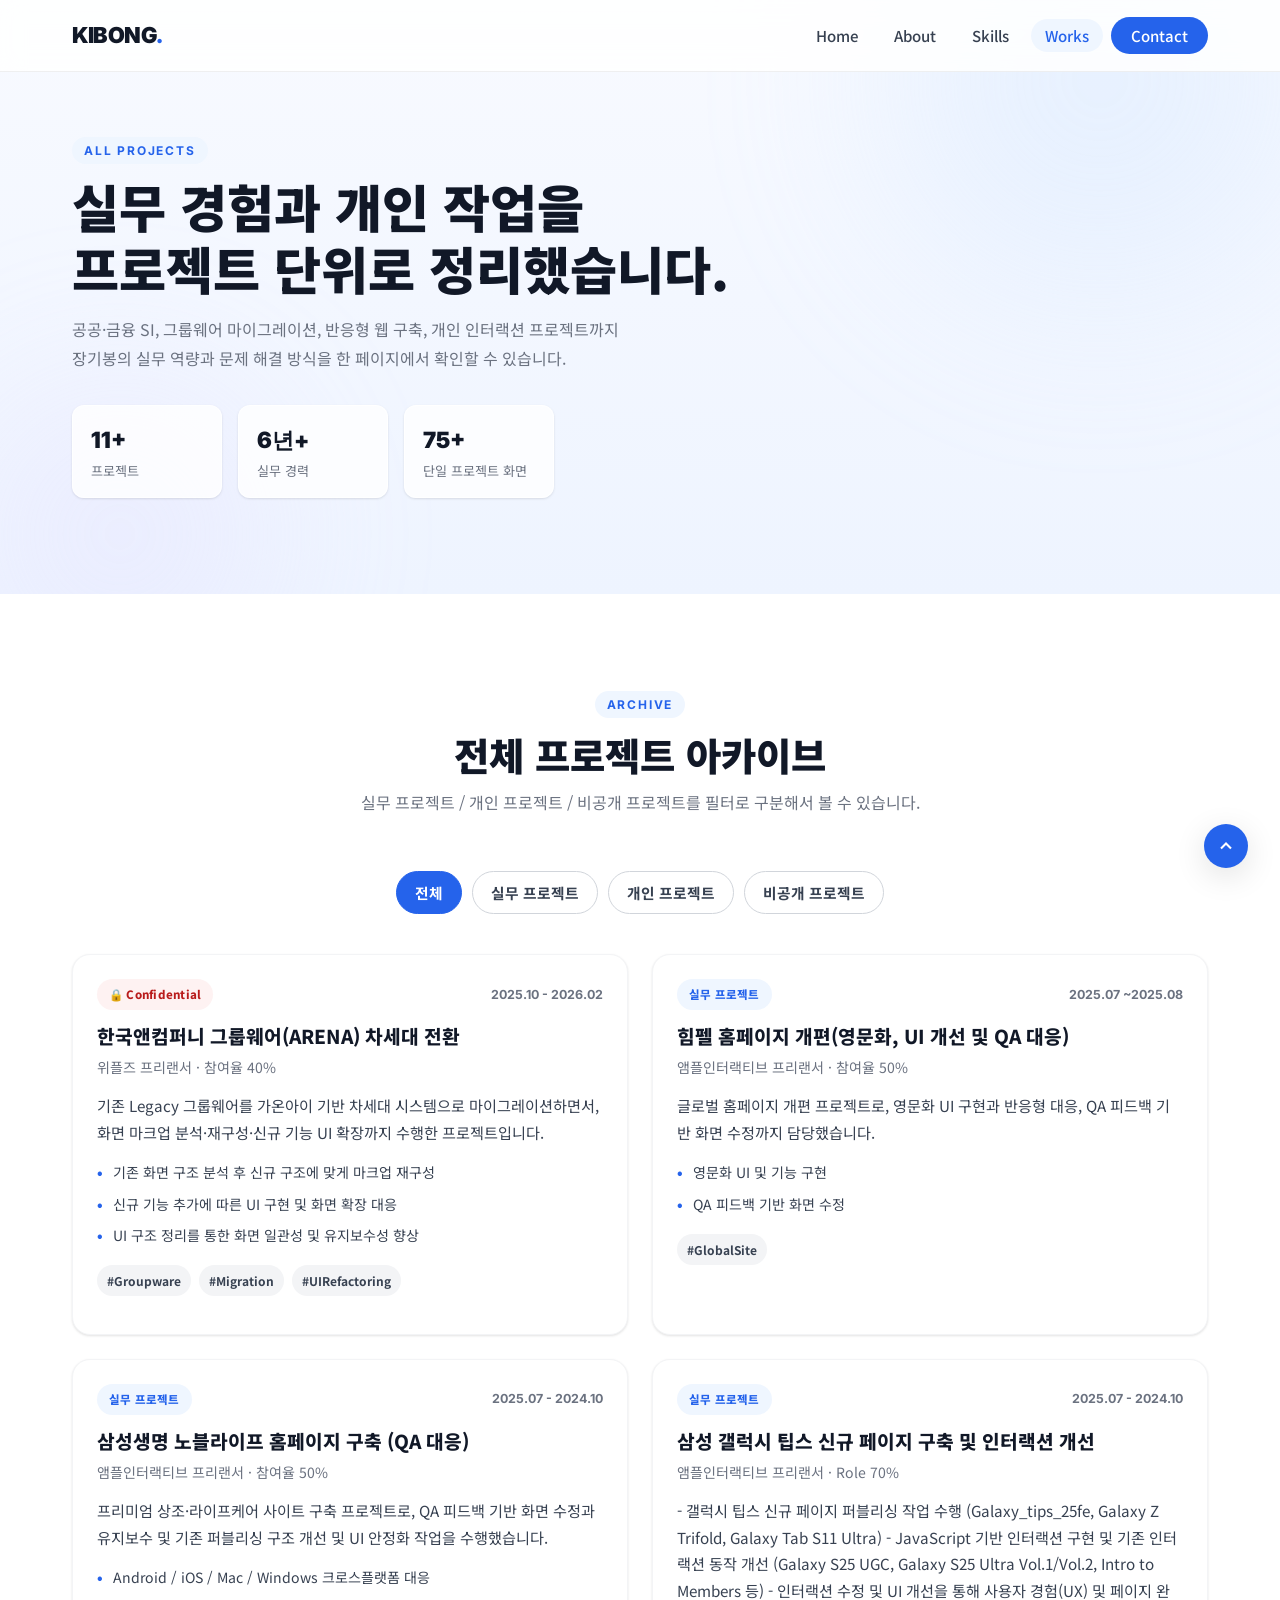
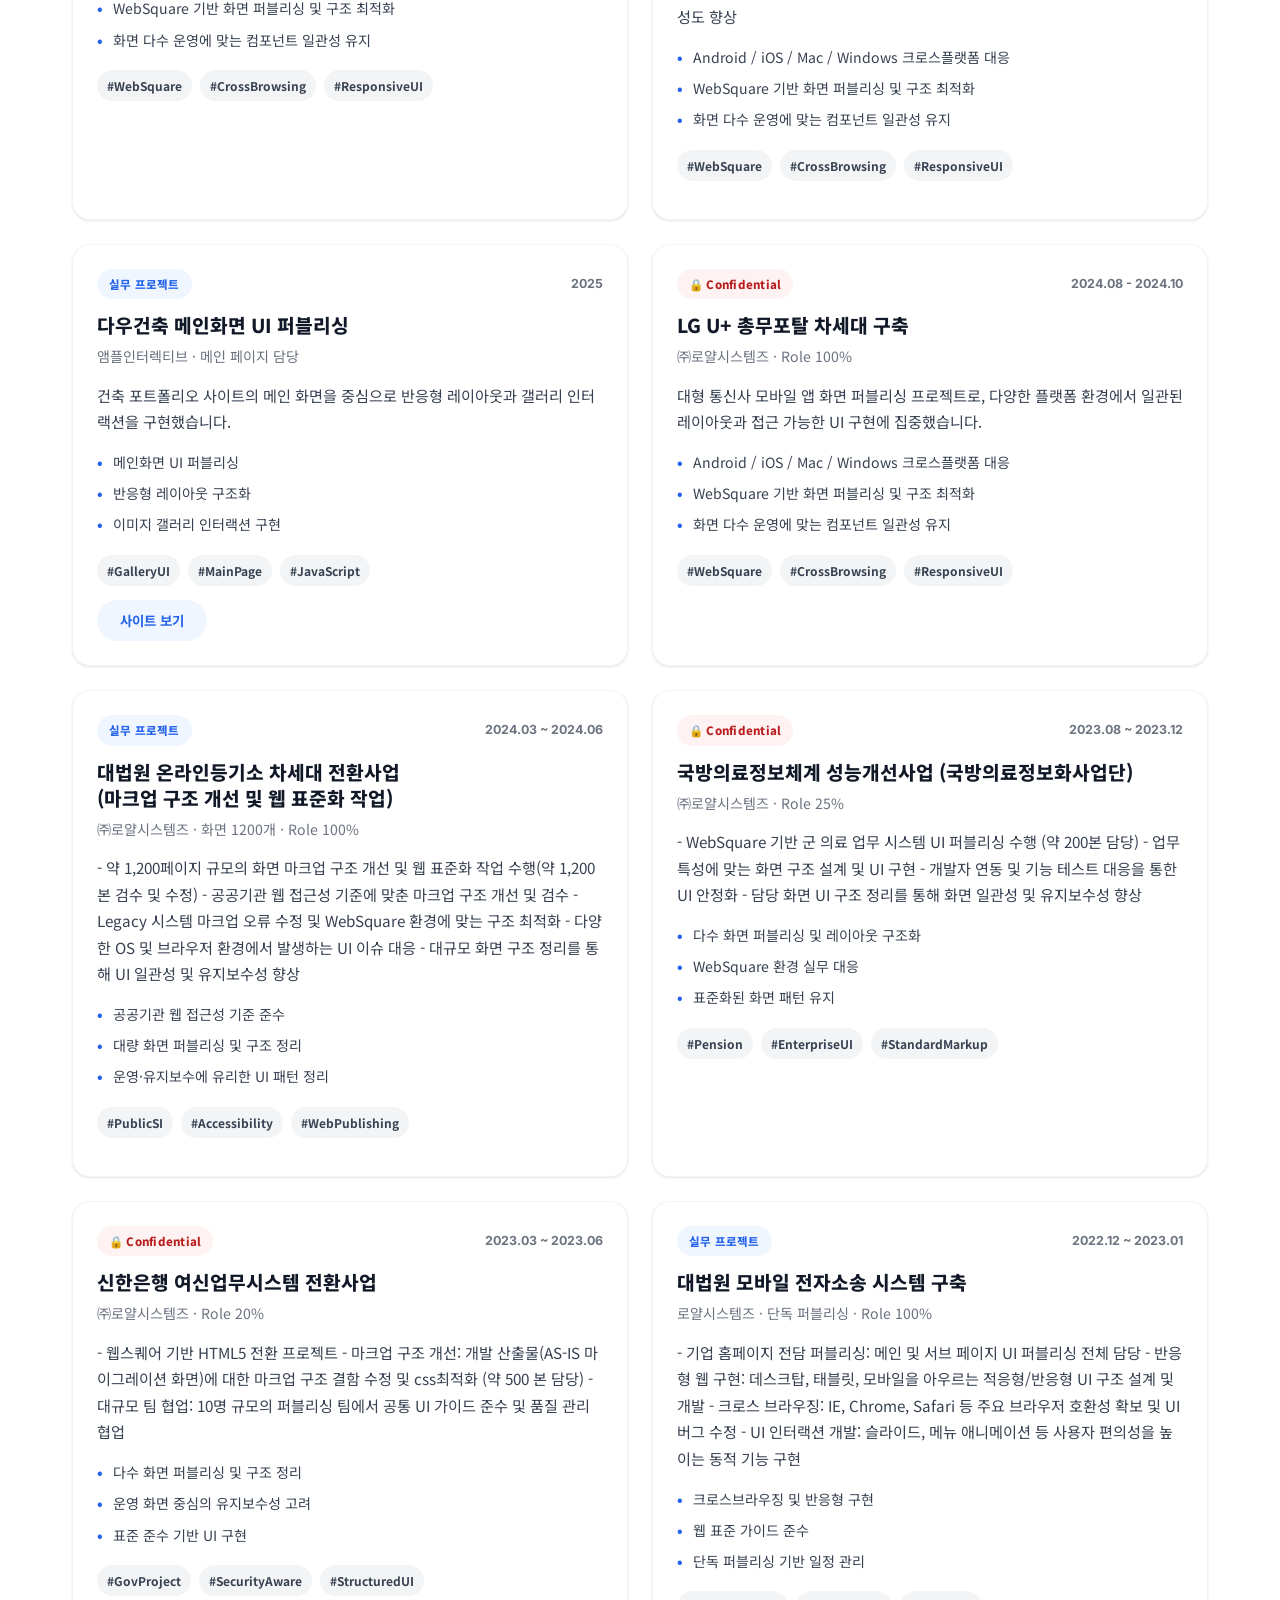
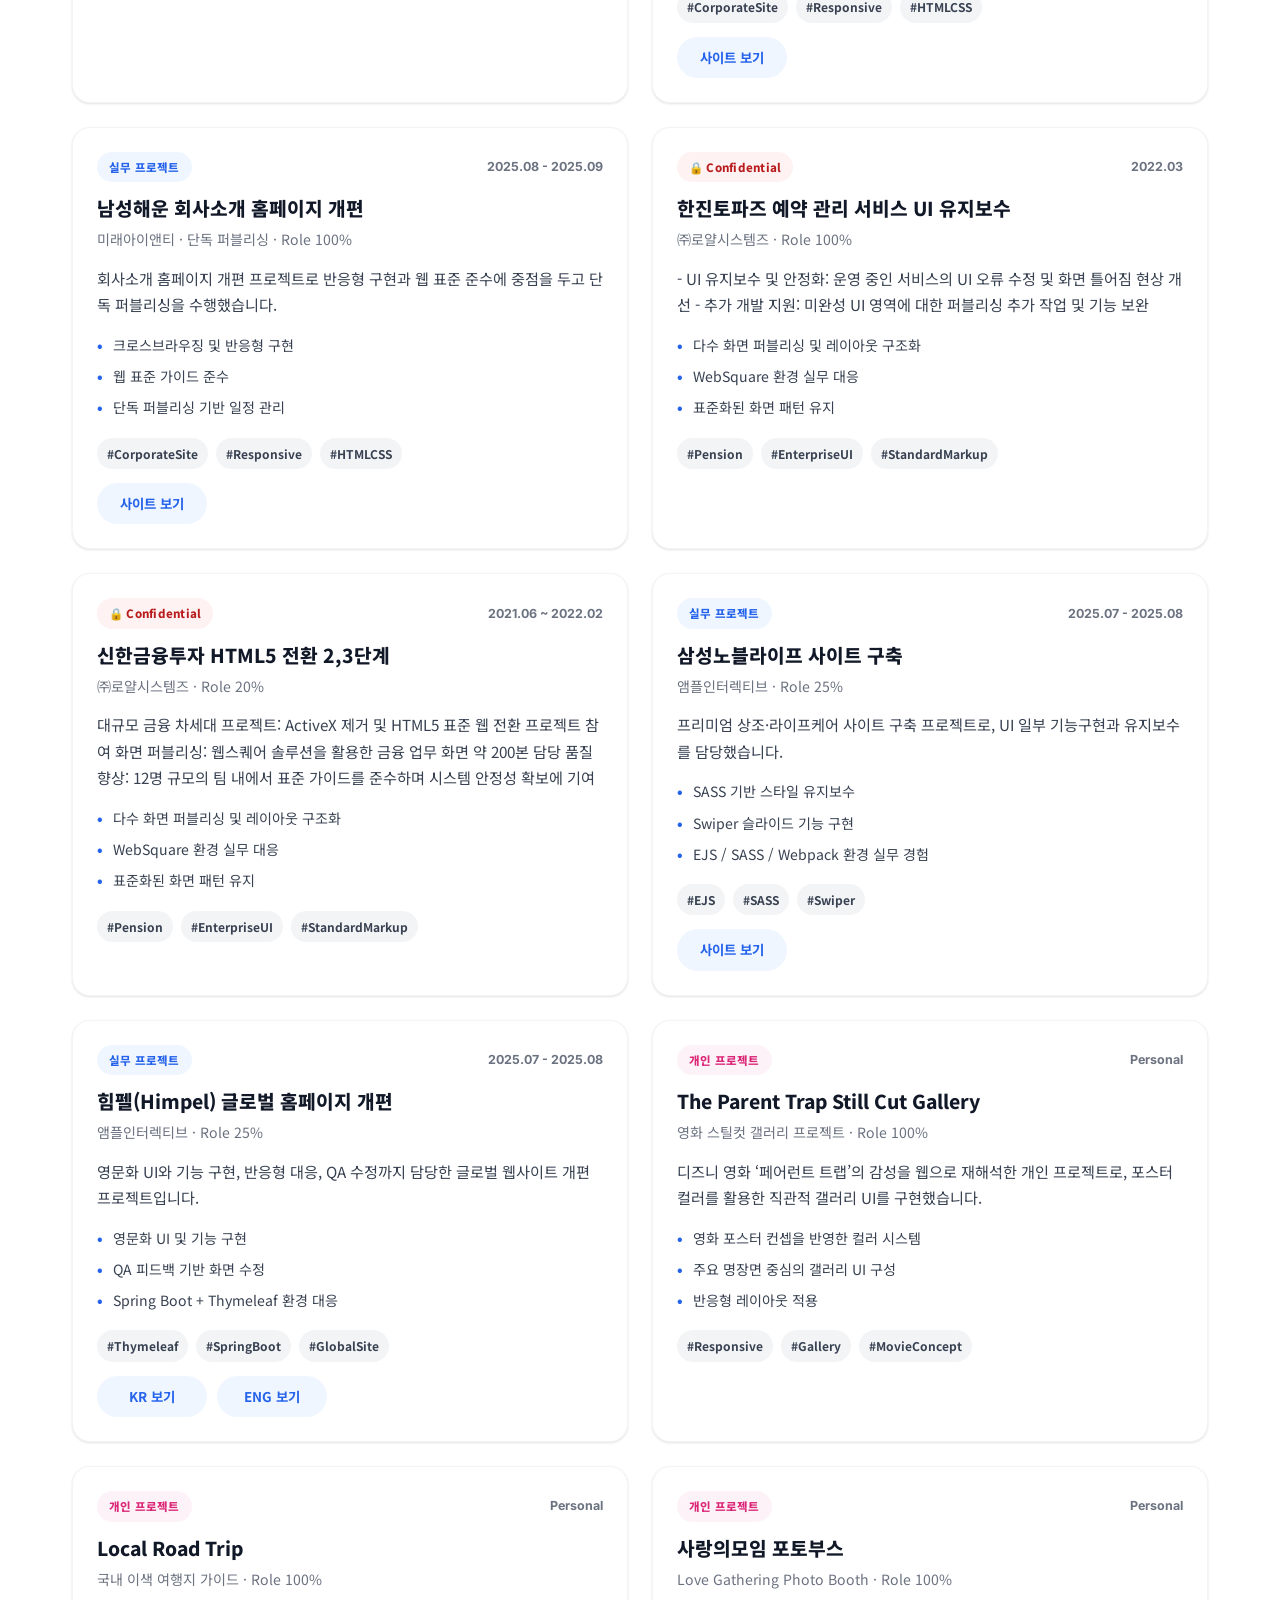
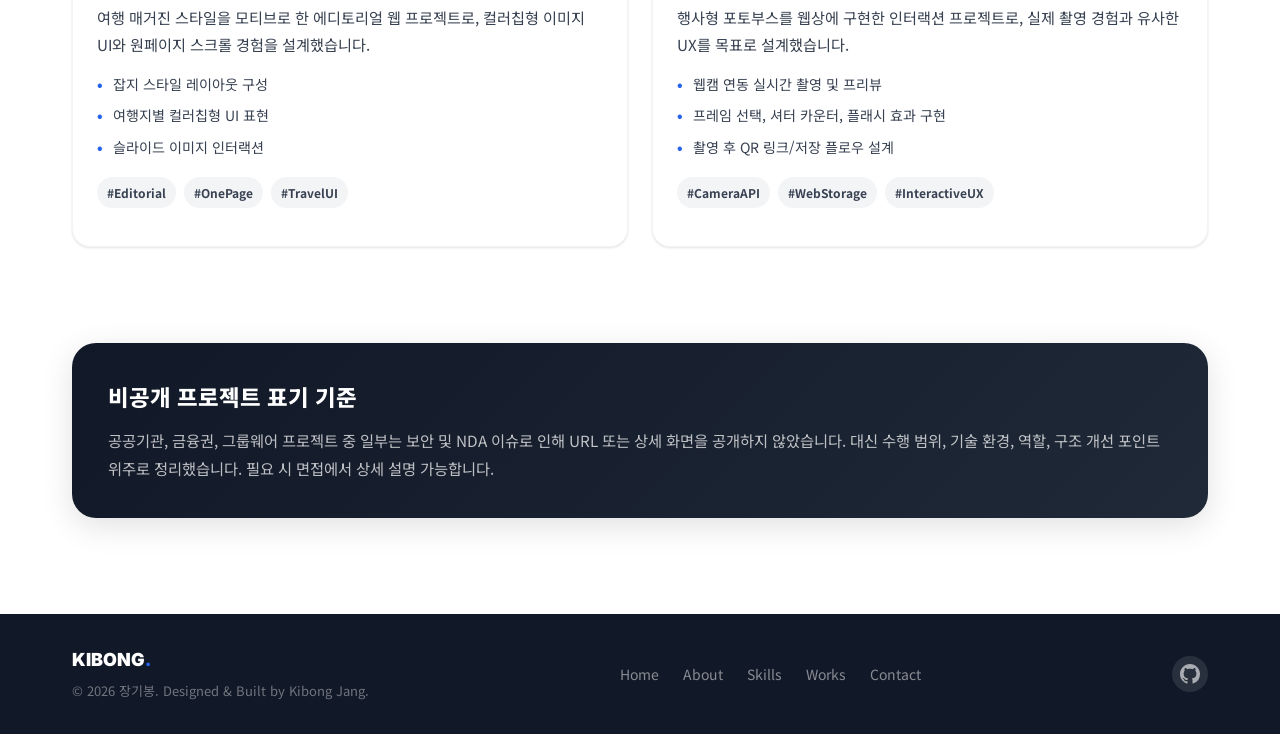
==== works.html @ f71f743a "포트폴리오 내용 수정" ====
<!doctype html>
<html lang="ko">
    <head>
        <meta charset="UTF-8" />
        <meta name="viewport" content="width=device-width, initial-scale=1.0" />
        <meta
            name="description"
            content="장기봉의 전체 프로젝트 포트폴리오 페이지입니다. 실무 프로젝트와 개인 프로젝트를 한눈에 확인할 수 있습니다." />
        <title>Projects | 장기봉 포트폴리오</title>

        <link rel="preconnect" href="https://fonts.googleapis.com" />
        <link rel="preconnect" href="https://fonts.gstatic.com" crossorigin />
        <link
            href="https://fonts.googleapis.com/css2?family=Noto+Sans+KR:wght@300;400;500;700;900&family=Inter:wght@400;600;700&display=swap"
            rel="stylesheet" />

        <link rel="stylesheet" href="style.css" />
    </head>
    <body>
        <header class="header" id="header" role="banner">
            <div class="container header__inner">
                <a href="index.html" class="header__logo" aria-label="메인으로 이동">
                    <span class="logo-text">KIBONG<span class="logo-dot">.</span></span>
                </a>

                <nav class="header__nav" aria-label="주 메뉴">
                    <ul class="nav-list" role="list">
                        <li><a href="index.html#home" class="nav-link">Home</a></li>
                        <li><a href="index.html#about" class="nav-link">About</a></li>
                        <li><a href="index.html#skills" class="nav-link">Skills</a></li>
                        <li><a href="works.html" class="nav-link active">Works</a></li>
                        <li>
                            <a href="index.html#contact" class="nav-link nav-link--cta">Contact</a>
                        </li>
                    </ul>
                </nav>

                <button
                    class="hamburger"
                    id="hamburger"
                    aria-label="메뉴 열기"
                    aria-expanded="false"
                    aria-controls="mobile-menu">
                    <span class="hamburger__line"></span>
                    <span class="hamburger__line"></span>
                    <span class="hamburger__line"></span>
                </button>
            </div>

            <nav class="mobile-menu" id="mobile-menu" aria-label="모바일 메뉴" aria-hidden="true">
                <ul class="mobile-nav-list" role="list">
                    <li><a href="index.html#home" class="mobile-nav-link">Home</a></li>
                    <li><a href="index.html#about" class="mobile-nav-link">About</a></li>
                    <li><a href="index.html#skills" class="mobile-nav-link">Skills</a></li>
                    <li><a href="works.html" class="mobile-nav-link">Works</a></li>
                    <li><a href="index.html#contact" class="mobile-nav-link">Contact</a></li>
                </ul>
            </nav>
        </header>

        <main id="main-content">
            <section class="works-hero" aria-labelledby="works-page-title">
                <div class="works-hero__bg" aria-hidden="true">
                    <div class="works-hero__blob works-hero__blob--1"></div>
                    <div class="works-hero__blob works-hero__blob--2"></div>
                </div>

                <div class="container works-hero__inner">
                    <div class="works-hero__content fade-up">
                        <span class="section-label">All Projects</span>
                        <h1 class="works-hero__title" id="works-page-title">
                            실무 경험과 개인 작업을<br />
                            프로젝트 단위로 정리했습니다.
                        </h1>
                        <p class="works-hero__desc">
                            공공·금융 SI, 그룹웨어 마이그레이션, 반응형 웹 구축, 개인 인터랙션
                            프로젝트까지<br />
                            장기봉의 실무 역량과 문제 해결 방식을 한 페이지에서 확인할 수 있습니다.
                        </p>

                        <div class="works-hero__meta" role="list" aria-label="프로젝트 통계">
                            <div class="works-hero__meta-item" role="listitem">
                                <strong>11+</strong>
                                <span>프로젝트</span>
                            </div>
                            <div class="works-hero__meta-item" role="listitem">
                                <strong>6년+</strong>
                                <span>실무 경력</span>
                            </div>
                            <div class="works-hero__meta-item" role="listitem">
                                <strong>75+</strong>
                                <span>단일 프로젝트 화면</span>
                            </div>
                        </div>
                    </div>
                </div>
            </section>

            <section class="project-archive" aria-labelledby="archive-title">
                <div class="container">
                    <div class="section-header fade-up">
                        <span class="section-label">Archive</span>
                        <h2 class="section-title" id="archive-title">전체 프로젝트 아카이브</h2>
                        <p class="section-desc">
                            실무 프로젝트 / 개인 프로젝트 / 비공개 프로젝트를 필터로 구분해서 볼 수
                            있습니다.
                        </p>
                    </div>

                    <div class="project-filter fade-up" role="tablist" aria-label="프로젝트 필터">
                        <button
                            class="project-filter__btn project-filter__btn--active"
                            type="button"
                            data-filter="all"
                            role="tab"
                            aria-selected="true">
                            전체
                        </button>
                        <button
                            class="project-filter__btn"
                            type="button"
                            data-filter="company"
                            role="tab"
                            aria-selected="false">
                            실무 프로젝트
                        </button>
                        <button
                            class="project-filter__btn"
                            type="button"
                            data-filter="personal"
                            role="tab"
                            aria-selected="false">
                            개인 프로젝트
                        </button>
                        <button
                            class="project-filter__btn"
                            type="button"
                            data-filter="confidential"
                            role="tab"
                            aria-selected="false">
                            비공개 프로젝트
                        </button>
                    </div>

                    <div class="project-list">
                        <article
                            class="project-card fade-up"
                            data-category="company confidential"
                            aria-labelledby="project-1-title">
                            <div class="project-card__top">
                                <span class="project-badge project-badge--confidential"
                                    >🔒 Confidential</span
                                >
                                <span class="project-period">2025.10 - 2026.02</span>
                            </div>
                            <h3 class="project-card__title" id="project-1-title">
                                한국앤컴퍼니 그룹웨어(ARENA) 차세대 전환
                            </h3>
                            <p class="project-card__subtitle">위플즈 프리랜서 · 참여율 40%</p>
                            <p class="project-card__desc">
                                기존 Legacy 그룹웨어를 가온아이 기반 차세대 시스템으로
                                마이그레이션하면서, 화면 마크업 분석·재구성·신규 기능 UI 확장까지
                                수행한 프로젝트입니다.
                            </p>
                            <ul class="project-card__list" role="list">
                                <li>기존 화면 구조 분석 후 신규 구조에 맞게 마크업 재구성</li>
                                <li>신규 기능 추가에 따른 UI 구현 및 화면 확장 대응</li>
                                <li>UI 구조 정리를 통한 화면 일관성 및 유지보수성 향상</li>
                            </ul>
                            <div class="project-card__tags">
                                <span>#Groupware</span>
                                <span>#Migration</span>
                                <span>#UIRefactoring</span>
                            </div>
                        </article>

                        <article
                            class="project-card fade-up"
                            data-category="company"
                            aria-labelledby="project-2-title">
                            <div class="project-card__top">
                                <span class="project-badge project-badge--company"
                                    >실무 프로젝트</span
                                >
                                <span class="project-period">2025.07 ~2025.08</span>
                            </div>
                            <h3 class="project-card__title" id="project-2-title">
                                힘펠 홈페이지 개편(영문화, UI 개선 및 QA 대응)
                            </h3>
                            <p class="project-card__subtitle">
                                앰플인터랙티브 프리랜서 · 참여율 50%
                            </p>
                            <p class="project-card__desc">
                                글로벌 홈페이지 개편 프로젝트로, 영문화 UI 구현과 반응형 대응, QA
                                피드백 기반 화면 수정까지 담당했습니다.
                            </p>
                            <ul class="project-card__list" role="list">
                                <li>영문화 UI 및 기능 구현</li>
                                <li>QA 피드백 기반 화면 수정</li>
                            </ul>
                            <div class="project-card__tags">
                                <span>#GlobalSite</span>
                            </div>
                        </article>

                        <article
                            class="project-card fade-up"
                            data-category="company"
                            aria-labelledby="project-3-title">
                            <div class="project-card__top">
                                <span class="project-badge project-badge--company"
                                    >실무 프로젝트</span
                                >
                                <span class="project-period">2025.07 - 2024.10</span>
                            </div>
                            <h3 class="project-card__title" id="project-3-title">
                                삼성생명 노블라이프 홈페이지 구축 (QA 대응)
                            </h3>
                            <p class="project-card__subtitle">
                                앰플인터랙티브 프리랜서 · 참여율 50%
                            </p>
                            <p class="project-card__desc">
                                프리미엄 상조·라이프케어 사이트 구축 프로젝트로, QA 피드백 기반 화면
                                수정과 유지보수 및 기존 퍼블리싱 구조 개선 및 UI 안정화 작업을
                                수행했습니다.
                            </p>
                            <ul class="project-card__list" role="list">
                                <li>Android / iOS / Mac / Windows 크로스플랫폼 대응</li>
                                <li>WebSquare 기반 화면 퍼블리싱 및 구조 최적화</li>
                                <li>화면 다수 운영에 맞는 컴포넌트 일관성 유지</li>
                            </ul>
                            <div class="project-card__tags">
                                <span>#WebSquare</span>
                                <span>#CrossBrowsing</span>
                                <span>#ResponsiveUI</span>
                            </div>
                        </article>

                        <article
                            class="project-card fade-up"
                            data-category="company"
                            aria-labelledby="project-4-title">
                            <div class="project-card__top">
                                <span class="project-badge project-badge--company"
                                    >실무 프로젝트</span
                                >
                                <span class="project-period">2025.07 - 2024.10</span>
                            </div>
                            <h3 class="project-card__title" id="project-4-title">
                                삼성 갤럭시 팁스 신규 페이지 구축 및 인터랙션 개선
                            </h3>
                            <p class="project-card__subtitle">앰플인터랙티브 프리랜서 · Role 70%</p>
                            <p class="project-card__desc">
                                - 갤럭시 팁스 신규 페이지 퍼블리싱 작업 수행 (Galaxy_tips_25fe,
                                Galaxy Z Trifold, Galaxy Tab S11 Ultra) - JavaScript 기반 인터랙션
                                구현 및 기존 인터랙션 동작 개선 (Galaxy S25 UGC, Galaxy S25 Ultra
                                Vol.1/Vol.2, Intro to Members 등) - 인터랙션 수정 및 UI 개선을 통해
                                사용자 경험(UX) 및 페이지 완성도 향상
                            </p>
                            <ul class="project-card__list" role="list">
                                <li>Android / iOS / Mac / Windows 크로스플랫폼 대응</li>
                                <li>WebSquare 기반 화면 퍼블리싱 및 구조 최적화</li>
                                <li>화면 다수 운영에 맞는 컴포넌트 일관성 유지</li>
                            </ul>
                            <div class="project-card__tags">
                                <span>#WebSquare</span>
                                <span>#CrossBrowsing</span>
                                <span>#ResponsiveUI</span>
                            </div>
                        </article>

                        <article
                            class="project-card fade-up"
                            data-category="company"
                            aria-labelledby="project-9-title">
                            <div class="project-card__top">
                                <span class="project-badge project-badge--company"
                                    >실무 프로젝트</span
                                >
                                <span class="project-period">2025</span>
                            </div>
                            <h3 class="project-card__title" id="project-9-title">
                                다우건축 메인화면 UI 퍼블리싱
                            </h3>
                            <p class="project-card__subtitle">앰플인터렉티브 · 메인 페이지 담당</p>
                            <p class="project-card__desc">
                                건축 포트폴리오 사이트의 메인 화면을 중심으로 반응형 레이아웃과
                                갤러리 인터랙션을 구현했습니다.
                            </p>
                            <ul class="project-card__list" role="list">
                                <li>메인화면 UI 퍼블리싱</li>
                                <li>반응형 레이아웃 구조화</li>
                                <li>이미지 갤러리 인터랙션 구현</li>
                            </ul>
                            <div class="project-card__tags">
                                <span>#GalleryUI</span>
                                <span>#MainPage</span>
                                <span>#JavaScript</span>
                            </div>
                            <div class="project-card__links">
                                <a
                                    href="http://www.daugroup.com"
                                    target="_blank"
                                    rel="noopener noreferrer"
                                    >사이트 보기</a
                                >
                            </div>
                        </article>

                        <article
                            class="project-card fade-up"
                            data-category="company confidential"
                            aria-labelledby="project-5-title">
                            <div class="project-card__top">
                                <span class="project-badge project-badge--confidential"
                                    >🔒 Confidential</span
                                >
                                <span class="project-period">2024.08 - 2024.10</span>
                            </div>
                            <h3 class="project-card__title" id="project-5-title">
                                LG U+ 총무포탈 차세대 구축
                            </h3>
                            <p class="project-card__subtitle">㈜로얄시스템즈 · Role 100%</p>
                            <p class="project-card__desc">
                                대형 통신사 모바일 앱 화면 퍼블리싱 프로젝트로, 다양한 플랫폼
                                환경에서 일관된 레이아웃과 접근 가능한 UI 구현에 집중했습니다.
                            </p>
                            <ul class="project-card__list" role="list">
                                <li>Android / iOS / Mac / Windows 크로스플랫폼 대응</li>
                                <li>WebSquare 기반 화면 퍼블리싱 및 구조 최적화</li>
                                <li>화면 다수 운영에 맞는 컴포넌트 일관성 유지</li>
                            </ul>
                            <div class="project-card__tags">
                                <span>#WebSquare</span>
                                <span>#CrossBrowsing</span>
                                <span>#ResponsiveUI</span>
                            </div>
                        </article>

                        <article
                            class="project-card fade-up"
                            data-category="company"
                            aria-labelledby="project-6-title">
                            <div class="project-card__top">
                                <span class="project-badge project-badge--company"
                                    >실무 프로젝트</span
                                >
                                <span class="project-period">2024.03 ~ 2024.06</span>
                            </div>
                            <h3 class="project-card__title" id="project-6-title">
                                대법원 온라인등기소 차세대 전환사업 <br />(마크업 구조 개선 및 웹
                                표준화 작업)
                            </h3>
                            <p class="project-card__subtitle">
                                ㈜로얄시스템즈 · 화면 1200개 · Role 100%
                            </p>
                            <p class="project-card__desc">
                                - 약 1,200페이지 규모의 화면 마크업 구조 개선 및 웹 표준화 작업
                                수행(약 1,200 본 검수 및 수정) - 공공기관 웹 접근성 기준에 맞춘
                                마크업 구조 개선 및 검수 - Legacy 시스템 마크업 오류 수정 및
                                WebSquare 환경에 맞는 구조 최적화 - 다양한 OS 및 브라우저 환경에서
                                발생하는 UI 이슈 대응 - 대규모 화면 구조 정리를 통해 UI 일관성 및
                                유지보수성 향상
                            </p>
                            <ul class="project-card__list" role="list">
                                <li>공공기관 웹 접근성 기준 준수</li>
                                <li>대량 화면 퍼블리싱 및 구조 정리</li>
                                <li>운영·유지보수에 유리한 UI 패턴 정리</li>
                            </ul>
                            <div class="project-card__tags">
                                <span>#PublicSI</span>
                                <span>#Accessibility</span>
                                <span>#WebPublishing</span>
                            </div>
                        </article>

                        <article
                            class="project-card fade-up"
                            data-category="company confidential"
                            aria-labelledby="project-7-title">
                            <div class="project-card__top">
                                <span class="project-badge project-badge--confidential"
                                    >🔒 Confidential</span
                                >
                                <span class="project-period">2023.08 ~ 2023.12</span>
                            </div>
                            <h3 class="project-card__title" id="project-7-title">
                                국방의료정보체계 성능개선사업 (국방의료정보화사업단)
                            </h3>
                            <p class="project-card__subtitle">㈜로얄시스템즈 · Role 25%</p>
                            <p class="project-card__desc">
                                - WebSquare 기반 군 의료 업무 시스템 UI 퍼블리싱 수행 (약 200본
                                담당) - 업무 특성에 맞는 화면 구조 설계 및 UI 구현 - 개발자 연동 및
                                기능 테스트 대응을 통한 UI 안정화 - 담당 화면 UI 구조 정리를 통해
                                화면 일관성 및 유지보수성 향상
                            </p>
                            <ul class="project-card__list" role="list">
                                <li>다수 화면 퍼블리싱 및 레이아웃 구조화</li>
                                <li>WebSquare 환경 실무 대응</li>
                                <li>표준화된 화면 패턴 유지</li>
                            </ul>
                            <div class="project-card__tags">
                                <span>#Pension</span>
                                <span>#EnterpriseUI</span>
                                <span>#StandardMarkup</span>
                            </div>
                        </article>

                        <article
                            class="project-card fade-up"
                            data-category="company confidential"
                            aria-labelledby="project-8-title">
                            <div class="project-card__top">
                                <span class="project-badge project-badge--confidential"
                                    >🔒 Confidential</span
                                >
                                <span class="project-period">2023.03 ~ 2023.06</span>
                            </div>
                            <h3 class="project-card__title" id="project-8-title">
                                신한은행 여신업무시스템 전환사업
                            </h3>
                            <p class="project-card__subtitle">㈜로얄시스템즈 · Role 20%</p>
                            <p class="project-card__desc">
                                - 웹스퀘어 기반 HTML5 전환 프로젝트 - 마크업 구조 개선: 개발
                                산출물(AS-IS 마이그레이션 화면)에 대한 마크업 구조 결함 수정 및
                                css최적화 (약 500 본 담당) - 대규모 팀 협업: 10명 규모의 퍼블리싱
                                팀에서 공통 UI 가이드 준수 및 품질 관리 협업
                            </p>
                            <ul class="project-card__list" role="list">
                                <li>다수 화면 퍼블리싱 및 구조 정리</li>
                                <li>운영 화면 중심의 유지보수성 고려</li>
                                <li>표준 준수 기반 UI 구현</li>
                            </ul>
                            <div class="project-card__tags">
                                <span>#GovProject</span>
                                <span>#SecurityAware</span>
                                <span>#StructuredUI</span>
                            </div>
                        </article>

                        <article
                            class="project-card fade-up"
                            data-category="company"
                            aria-labelledby="project-9-title">
                            <div class="project-card__top">
                                <span class="project-badge project-badge--company"
                                    >실무 프로젝트</span
                                >
                                <span class="project-period">2022.12 ~ 2023.01</span>
                            </div>
                            <h3 class="project-card__title" id="project-9-title">
                                대법원 모바일 전자소송 시스템 구축
                            </h3>
                            <p class="project-card__subtitle">
                                로얄시스템즈 · 단독 퍼블리싱 · Role 100%
                            </p>
                            <p class="project-card__desc">
                                - 기업 홈페이지 전담 퍼블리싱: 메인 및 서브 페이지 UI 퍼블리싱 전체
                                담당 - 반응형 웹 구현: 데스크탑, 태블릿, 모바일을 아우르는
                                적응형/반응형 UI 구조 설계 및 개발 - 크로스 브라우징: IE, Chrome,
                                Safari 등 주요 브라우저 호환성 확보 및 UI 버그 수정 - UI 인터랙션
                                개발: 슬라이드, 메뉴 애니메이션 등 사용자 편의성을 높이는 동적 기능
                                구현
                            </p>
                            <ul class="project-card__list" role="list">
                                <li>크로스브라우징 및 반응형 구현</li>
                                <li>웹 표준 가이드 준수</li>
                                <li>단독 퍼블리싱 기반 일정 관리</li>
                            </ul>
                            <div class="project-card__tags">
                                <span>#CorporateSite</span>
                                <span>#Responsive</span>
                                <span>#HTMLCSS</span>
                            </div>
                            <div class="project-card__links">
                                <a
                                    href="https://www.namsung.co.kr"
                                    target="_blank"
                                    rel="noopener noreferrer"
                                    >사이트 보기</a
                                >
                            </div>
                        </article>

                        <article
                            class="project-card fade-up"
                            data-category="company"
                            aria-labelledby="project-6-title">
                            <div class="project-card__top">
                                <span class="project-badge project-badge--company"
                                    >실무 프로젝트</span
                                >
                                <span class="project-period">2025.08 - 2025.09</span>
                            </div>
                            <h3 class="project-card__title" id="project-6-title">
                                남성해운 회사소개 홈페이지 개편
                            </h3>
                            <p class="project-card__subtitle">
                                미래아이앤티 · 단독 퍼블리싱 · Role 100%
                            </p>
                            <p class="project-card__desc">
                                회사소개 홈페이지 개편 프로젝트로 반응형 구현과 웹 표준 준수에
                                중점을 두고 단독 퍼블리싱을 수행했습니다.
                            </p>
                            <ul class="project-card__list" role="list">
                                <li>크로스브라우징 및 반응형 구현</li>
                                <li>웹 표준 가이드 준수</li>
                                <li>단독 퍼블리싱 기반 일정 관리</li>
                            </ul>
                            <div class="project-card__tags">
                                <span>#CorporateSite</span>
                                <span>#Responsive</span>
                                <span>#HTMLCSS</span>
                            </div>
                            <div class="project-card__links">
                                <a
                                    href="https://www.namsung.co.kr"
                                    target="_blank"
                                    rel="noopener noreferrer"
                                    >사이트 보기</a
                                >
                            </div>
                        </article>

                        <article
                            class="project-card fade-up"
                            data-category="company confidential"
                            aria-labelledby="project-7-title">
                            <div class="project-card__top">
                                <span class="project-badge project-badge--confidential"
                                    >🔒 Confidential</span
                                >
                                <span class="project-period">2022.03 </span>
                            </div>
                            <h3 class="project-card__title" id="project-7-title">
                                한진토파즈 예약 관리 서비스 UI 유지보수
                            </h3>
                            <p class="project-card__subtitle">㈜로얄시스템즈 · Role 100%</p>
                            <p class="project-card__desc">
                                - UI 유지보수 및 안정화: 운영 중인 서비스의 UI 오류 수정 및 화면
                                틀어짐 현상 개선 - 추가 개발 지원: 미완성 UI 영역에 대한 퍼블리싱
                                추가 작업 및 기능 보완
                            </p>
                            <ul class="project-card__list" role="list">
                                <li>다수 화면 퍼블리싱 및 레이아웃 구조화</li>
                                <li>WebSquare 환경 실무 대응</li>
                                <li>표준화된 화면 패턴 유지</li>
                            </ul>
                            <div class="project-card__tags">
                                <span>#Pension</span>
                                <span>#EnterpriseUI</span>
                                <span>#StandardMarkup</span>
                            </div>
                        </article>

                        <article
                            class="project-card fade-up"
                            data-category="company confidential"
                            aria-labelledby="project-7-title">
                            <div class="project-card__top">
                                <span class="project-badge project-badge--confidential"
                                    >🔒 Confidential</span
                                >
                                <span class="project-period">2021.06 ~ 2022.02 </span>
                            </div>
                            <h3 class="project-card__title" id="project-7-title">
                                신한금융투자 HTML5 전환 2,3단계
                            </h3>
                            <p class="project-card__subtitle">㈜로얄시스템즈 · Role 20%</p>
                            <p class="project-card__desc">
                                대규모 금융 차세대 프로젝트: ActiveX 제거 및 HTML5 표준 웹 전환
                                프로젝트 참여 화면 퍼블리싱: 웹스퀘어 솔루션을 활용한 금융 업무 화면
                                약 200본 담당 품질 향상: 12명 규모의 팀 내에서 표준 가이드를
                                준수하며 시스템 안정성 확보에 기여
                            </p>
                            <ul class="project-card__list" role="list">
                                <li>다수 화면 퍼블리싱 및 레이아웃 구조화</li>
                                <li>WebSquare 환경 실무 대응</li>
                                <li>표준화된 화면 패턴 유지</li>
                            </ul>
                            <div class="project-card__tags">
                                <span>#Pension</span>
                                <span>#EnterpriseUI</span>
                                <span>#StandardMarkup</span>
                            </div>
                        </article>

                        <article
                            class="project-card fade-up"
                            data-category="company"
                            aria-labelledby="project-7-title">
                            <div class="project-card__top">
                                <span class="project-badge project-badge--company"
                                    >실무 프로젝트</span
                                >
                                <span class="project-period">2025.07 - 2025.08</span>
                            </div>
                            <h3 class="project-card__title" id="project-7-title">
                                삼성노블라이프 사이트 구축
                            </h3>
                            <p class="project-card__subtitle">앰플인터렉티브 · Role 25%</p>
                            <p class="project-card__desc">
                                프리미엄 상조·라이프케어 사이트 구축 프로젝트로, UI 일부 기능구현과
                                유지보수를 담당했습니다.
                            </p>
                            <ul class="project-card__list" role="list">
                                <li>SASS 기반 스타일 유지보수</li>
                                <li>Swiper 슬라이드 기능 구현</li>
                                <li>EJS / SASS / Webpack 환경 실무 경험</li>
                            </ul>
                            <div class="project-card__tags">
                                <span>#EJS</span>
                                <span>#SASS</span>
                                <span>#Swiper</span>
                            </div>
                            <div class="project-card__links">
                                <a
                                    href="https://samsungnoblelife.com/"
                                    target="_blank"
                                    rel="noopener noreferrer"
                                    >사이트 보기</a
                                >
                            </div>
                        </article>

                        <article
                            class="project-card fade-up"
                            data-category="company"
                            aria-labelledby="project-8-title">
                            <div class="project-card__top">
                                <span class="project-badge project-badge--company"
                                    >실무 프로젝트</span
                                >
                                <span class="project-period">2025.07 - 2025.08</span>
                            </div>
                            <h3 class="project-card__title" id="project-8-title">
                                힘펠(Himpel) 글로벌 홈페이지 개편
                            </h3>
                            <p class="project-card__subtitle">앰플인터렉티브 · Role 25%</p>
                            <p class="project-card__desc">
                                영문화 UI와 기능 구현, 반응형 대응, QA 수정까지 담당한 글로벌
                                웹사이트 개편 프로젝트입니다.
                            </p>
                            <ul class="project-card__list" role="list">
                                <li>영문화 UI 및 기능 구현</li>
                                <li>QA 피드백 기반 화면 수정</li>
                                <li>Spring Boot + Thymeleaf 환경 대응</li>
                            </ul>
                            <div class="project-card__tags">
                                <span>#Thymeleaf</span>
                                <span>#SpringBoot</span>
                                <span>#GlobalSite</span>
                            </div>
                            <div class="project-card__links project-card__links--double">
                                <a
                                    href="https://himpel.com/kr"
                                    target="_blank"
                                    rel="noopener noreferrer"
                                    >KR 보기</a
                                >
                                <a
                                    href="https://himpel.com/eng"
                                    target="_blank"
                                    rel="noopener noreferrer"
                                    >ENG 보기</a
                                >
                            </div>
                        </article>

                        <article
                            class="project-card fade-up"
                            data-category="personal"
                            aria-labelledby="project-10-title">
                            <div class="project-card__top">
                                <span class="project-badge project-badge--personal"
                                    >개인 프로젝트</span
                                >
                                <span class="project-period">Personal</span>
                            </div>
                            <h3 class="project-card__title" id="project-10-title">
                                The Parent Trap Still Cut Gallery
                            </h3>
                            <p class="project-card__subtitle">
                                영화 스틸컷 갤러리 프로젝트 · Role 100%
                            </p>
                            <p class="project-card__desc">
                                디즈니 영화 ‘페어런트 트랩’의 감성을 웹으로 재해석한 개인
                                프로젝트로, 포스터 컬러를 활용한 직관적 갤러리 UI를 구현했습니다.
                            </p>
                            <ul class="project-card__list" role="list">
                                <li>영화 포스터 컨셉을 반영한 컬러 시스템</li>
                                <li>주요 명장면 중심의 갤러리 UI 구성</li>
                                <li>반응형 레이아웃 적용</li>
                            </ul>
                            <div class="project-card__tags">
                                <span>#Responsive</span>
                                <span>#Gallery</span>
                                <span>#MovieConcept</span>
                            </div>
                        </article>

                        <article
                            class="project-card fade-up"
                            data-category="personal"
                            aria-labelledby="project-11-title">
                            <div class="project-card__top">
                                <span class="project-badge project-badge--personal"
                                    >개인 프로젝트</span
                                >
                                <span class="project-period">Personal</span>
                            </div>
                            <h3 class="project-card__title" id="project-11-title">
                                Local Road Trip
                            </h3>
                            <p class="project-card__subtitle">
                                국내 이색 여행지 가이드 · Role 100%
                            </p>
                            <p class="project-card__desc">
                                여행 매거진 스타일을 모티브로 한 에디토리얼 웹 프로젝트로, 컬러칩형
                                이미지 UI와 원페이지 스크롤 경험을 설계했습니다.
                            </p>
                            <ul class="project-card__list" role="list">
                                <li>잡지 스타일 레이아웃 구성</li>
                                <li>여행지별 컬러칩형 UI 표현</li>
                                <li>슬라이드 이미지 인터랙션</li>
                            </ul>
                            <div class="project-card__tags">
                                <span>#Editorial</span>
                                <span>#OnePage</span>
                                <span>#TravelUI</span>
                            </div>
                        </article>

                        <article
                            class="project-card fade-up"
                            data-category="personal"
                            aria-labelledby="project-12-title">
                            <div class="project-card__top">
                                <span class="project-badge project-badge--personal"
                                    >개인 프로젝트</span
                                >
                                <span class="project-period">Personal</span>
                            </div>
                            <h3 class="project-card__title" id="project-12-title">
                                사랑의모임 포토부스
                            </h3>
                            <p class="project-card__subtitle">
                                Love Gathering Photo Booth · Role 100%
                            </p>
                            <p class="project-card__desc">
                                행사형 포토부스를 웹상에 구현한 인터랙션 프로젝트로, 실제 촬영
                                경험과 유사한 UX를 목표로 설계했습니다.
                            </p>
                            <ul class="project-card__list" role="list">
                                <li>웹캠 연동 실시간 촬영 및 프리뷰</li>
                                <li>프레임 선택, 셔터 카운터, 플래시 효과 구현</li>
                                <li>촬영 후 QR 링크/저장 플로우 설계</li>
                            </ul>
                            <div class="project-card__tags">
                                <span>#CameraAPI</span>
                                <span>#WebStorage</span>
                                <span>#InteractiveUX</span>
                            </div>
                        </article>
                    </div>
                </div>
            </section>

            <section class="archive-note">
                <div class="container">
                    <div class="archive-note__box fade-up">
                        <h2>비공개 프로젝트 표기 기준</h2>
                        <p>
                            공공기관, 금융권, 그룹웨어 프로젝트 중 일부는 보안 및 NDA 이슈로 인해
                            URL 또는 상세 화면을 공개하지 않았습니다. 대신 수행 범위, 기술 환경,
                            역할, 구조 개선 포인트 위주로 정리했습니다. 필요 시 면접에서 상세 설명
                            가능합니다.
                        </p>
                    </div>
                </div>
            </section>
        </main>

        <footer class="footer" role="contentinfo">
            <div class="container footer__inner">
                <div class="footer__left">
                    <a href="index.html" class="footer__logo" aria-label="메인으로 이동">
                        KIBONG<span class="logo-dot">.</span>
                    </a>
                    <p class="footer__copy">© 2026 장기봉. Designed &amp; Built by Kibong Jang.</p>
                </div>
                <nav class="footer__nav" aria-label="푸터 메뉴">
                    <ul role="list">
                        <li><a href="index.html#home">Home</a></li>
                        <li><a href="index.html#about">About</a></li>
                        <li><a href="index.html#skills">Skills</a></li>
                        <li><a href="works.html">Works</a></li>
                        <li><a href="index.html#contact">Contact</a></li>
                    </ul>
                </nav>
                <div class="footer__social">
                    <a
                        href="https://github.com/"
                        target="_blank"
                        rel="noopener noreferrer"
                        class="social-link"
                        aria-label="GitHub 프로필">
                        <svg
                            width="20"
                            height="20"
                            viewBox="0 0 24 24"
                            fill="currentColor"
                            aria-hidden="true">
                            <path
                                d="M12 0C5.37 0 0 5.37 0 12c0 5.31 3.435 9.795 8.205 11.385.6.105.825-.255.825-.57 0-.285-.015-1.23-.015-2.235-3.015.555-3.795-.735-4.035-1.41-.135-.345-.72-1.41-1.23-1.695-.42-.225-1.02-.78-.015-.795.945-.015 1.62.87 1.845 1.23 1.08 1.815 2.805 1.305 3.495.99.105-.78.42-1.305.765-1.605-2.67-.3-5.46-1.335-5.46-5.925 0-1.305.465-2.385 1.23-3.225-.12-.3-.54-1.53.12-3.18 0 0 1.005-.315 3.3 1.23.96-.27 1.98-.405 3-.405s2.04.135 3 .405c2.295-1.56 3.3-1.23 3.3-1.23.66 1.65.24 2.88.12 3.18.765.84 1.23 1.905 1.23 3.225 0 4.605-2.805 5.625-5.475 5.925.435.375.81 1.095.81 2.22 0 1.605-.015 2.895-.015 3.3 0 .315.225.69.825.57A12.02 12.02 0 0024 12c0-6.63-5.37-12-12-12z" />
                        </svg>
                    </a>
                </div>
            </div>
        </footer>

        <button class="scroll-top" id="scrollTop" aria-label="맨 위로 이동" hidden>
            <svg
                width="20"
                height="20"
                viewBox="0 0 24 24"
                fill="none"
                stroke="currentColor"
                stroke-width="2.5"
                aria-hidden="true">
                <path d="M18 15l-6-6-6 6" />
            </svg>
        </button>

        <script src="script.js"></script>
    </body>
</html>
---- style.css ----
/* =============================================
   장기봉 포트폴리오 - style.css
   =============================================
   목차
   01. CSS 변수 & 리셋
   02. 공통 유틸리티
   03. 헤더 / 네비게이션
   04. 히어로 섹션
   05. About 섹션
   06. Skills 섹션
   07. Works Preview 섹션
   08. Contact CTA 섹션
   09. 푸터
   10. 애니메이션
   11. 반응형 (미디어 쿼리)
============================================= */

/* =============================================
   01. CSS 변수 & 리셋
============================================= */
:root {
    /* 컬러 */
    --color-primary: #2563eb;
    --color-primary-dark: #1d4ed8;
    --color-primary-light: #eff6ff;
    --color-dark: #111827;
    --color-gray-900: #1f2937;
    --color-gray-700: #374151;
    --color-gray-500: #6b7280;
    --color-gray-300: #d1d5db;
    --color-gray-100: #f3f4f6;
    --color-white: #ffffff;

    /* 포인트 컬러 */
    --color-green: #059669;
    --color-pink: #db2777;
    --color-orange: #d97706;

    /* 폰트 */
    --font-ko: "Noto Sans KR", sans-serif;
    --font-en: "Inter", sans-serif;

    /* 크기 */
    --container-max: 1200px;
    --container-pad: clamp(1rem, 4vw, 2rem);
    --header-h: 72px;

    /* 반경 */
    --radius-sm: 8px;
    --radius-md: 12px;
    --radius-lg: 20px;
    --radius-full: 9999px;

    /* 그림자 */
    --shadow-sm: 0 1px 3px rgba(0, 0, 0, 0.08), 0 1px 2px rgba(0, 0, 0, 0.04);
    --shadow-md: 0 4px 16px rgba(0, 0, 0, 0.1);
    --shadow-lg: 0 8px 32px rgba(0, 0, 0, 0.12);
    --shadow-xl: 0 20px 60px rgba(0, 0, 0, 0.14);

    /* 트랜지션 */
    --transition: 0.3s cubic-bezier(0.4, 0, 0.2, 1);
}

*,
*::before,
*::after {
    box-sizing: border-box;
    margin: 0;
    padding: 0;
}

html {
    scroll-behavior: smooth;
    font-size: 16px;
}

body {
    font-family: var(--font-ko);
    color: var(--color-gray-900);
    background: var(--color-white);
    line-height: 1.6;
    overflow-x: hidden;
    -webkit-font-smoothing: antialiased;
}

img,
svg {
    display: block;
    max-width: 100%;
}

a {
    color: inherit;
    text-decoration: none;
}

ul,
ol {
    list-style: none;
}

button {
    cursor: pointer;
    font-family: inherit;
    border: none;
    background: none;
}

/* =============================================
   02. 공통 유틸리티
============================================= */
.container {
    max-width: var(--container-max);
    margin: 0 auto;
    padding: 0 var(--container-pad);
}

.section-label {
    display: inline-block;
    font-family: var(--font-en);
    font-size: 0.75rem;
    font-weight: 700;
    letter-spacing: 0.15em;
    text-transform: uppercase;
    color: var(--color-primary);
    background: var(--color-primary-light);
    padding: 4px 12px;
    border-radius: var(--radius-full);
    margin-bottom: 12px;
}

.section-label--light {
    background: rgba(255, 255, 255, 0.15);
    color: var(--color-white);
}

.section-header {
    text-align: center;
    margin-bottom: 56px;
}

.section-title {
    font-size: clamp(1.75rem, 3vw, 2.5rem);
    font-weight: 900;
    color: var(--color-dark);
    line-height: 1.25;
    margin-bottom: 12px;
}

.section-desc {
    font-size: 1rem;
    color: var(--color-gray-500);
}

/* 버튼 */
.btn {
    display: inline-flex;
    align-items: center;
    gap: 8px;
    padding: 12px 24px;
    border-radius: var(--radius-full);
    font-size: 0.9375rem;
    font-weight: 700;
    font-family: var(--font-ko);
    transition: var(--transition);
    cursor: pointer;
    border: 2px solid transparent;
    white-space: nowrap;
}

.btn--primary {
    background: var(--color-primary);
    color: var(--color-white);
    border-color: var(--color-primary);
}

.btn--primary:hover {
    background: var(--color-primary-dark);
    border-color: var(--color-primary-dark);
    transform: translateY(-2px);
    box-shadow: 0 8px 20px rgba(37, 99, 235, 0.35);
}

.btn--outline {
    background: transparent;
    color: var(--color-primary);
    border-color: var(--color-primary);
}

.btn--outline:hover {
    background: var(--color-primary);
    color: var(--color-white);
    transform: translateY(-2px);
}

.btn--white {
    background: var(--color-white);
    color: var(--color-primary);
    border-color: var(--color-white);
}

.btn--white:hover {
    background: var(--color-primary-light);
    transform: translateY(-2px);
    box-shadow: 0 8px 20px rgba(0, 0, 0, 0.15);
}

.btn--lg {
    padding: 14px 32px;
    font-size: 1rem;
}

/* =============================================
   03. 헤더 / 네비게이션
============================================= */
.header {
    position: fixed;
    top: 0;
    left: 0;
    right: 0;
    z-index: 100;
    height: var(--header-h);
    background: rgba(255, 255, 255, 0.85);
    backdrop-filter: blur(12px);
    -webkit-backdrop-filter: blur(12px);
    border-bottom: 1px solid rgba(0, 0, 0, 0.06);
    transition: var(--transition);
}

.header.scrolled {
    box-shadow: var(--shadow-md);
}

.header__inner {
    display: flex;
    align-items: center;
    justify-content: space-between;
    height: var(--header-h);
}

.header__logo {
    font-family: var(--font-en);
    font-size: 1.375rem;
    font-weight: 900;
    color: var(--color-dark);
    letter-spacing: -0.02em;
    transition: var(--transition);
}

.header__logo:hover {
    color: var(--color-primary);
}

.logo-dot {
    color: var(--color-primary);
}

.nav-list {
    display: flex;
    align-items: center;
    gap: 8px;
}

.nav-link {
    font-size: 0.9375rem;
    font-weight: 500;
    color: var(--color-gray-700);
    padding: 6px 14px;
    border-radius: var(--radius-full);
    transition: var(--transition);
}

.nav-link:hover,
.nav-link.active {
    color: var(--color-primary);
    background: var(--color-primary-light);
}

.nav-link--cta {
    background: var(--color-primary);
    color: var(--color-white) !important;
    padding: 8px 20px;
}

.nav-link--cta:hover {
    background: var(--color-primary-dark);
    transform: translateY(-1px);
}

/* 햄버거 */
.hamburger {
    display: none;
    flex-direction: column;
    justify-content: center;
    gap: 5px;
    width: 36px;
    height: 36px;
    padding: 4px;
}

.hamburger__line {
    display: block;
    width: 100%;
    height: 2px;
    background: var(--color-dark);
    border-radius: 2px;
    transition: var(--transition);
}

.hamburger.open .hamburger__line:nth-child(1) {
    transform: translateY(7px) rotate(45deg);
}
.hamburger.open .hamburger__line:nth-child(2) {
    opacity: 0;
    transform: scaleX(0);
}
.hamburger.open .hamburger__line:nth-child(3) {
    transform: translateY(-7px) rotate(-45deg);
}

/* 모바일 메뉴 */
.mobile-menu {
    display: none;
    position: absolute;
    top: var(--header-h);
    left: 0;
    right: 0;
    background: var(--color-white);
    border-bottom: 1px solid var(--color-gray-100);
    padding: 16px var(--container-pad);
    box-shadow: var(--shadow-md);
    transform: translateY(-8px);
    opacity: 0;
    transition: var(--transition);
}

.mobile-menu.open {
    opacity: 1;
    transform: translateY(0);
}

.mobile-nav-list {
    display: flex;
    flex-direction: column;
    gap: 4px;
}

.mobile-nav-link {
    display: block;
    padding: 12px 16px;
    font-size: 1rem;
    font-weight: 500;
    color: var(--color-gray-700);
    border-radius: var(--radius-sm);
    transition: var(--transition);
}

.mobile-nav-link:hover {
    background: var(--color-primary-light);
    color: var(--color-primary);
}

/* =============================================
   04. 히어로 섹션
============================================= */
.hero {
    position: relative;
    min-height: 100vh;
    display: flex;
    align-items: center;
    padding-top: var(--header-h);
    overflow: hidden;
    background: linear-gradient(160deg, #f8faff 0%, #eff6ff 40%, #f8faff 100%);
}

/* 배경 블롭 */
.hero__bg {
    position: absolute;
    inset: 0;
    pointer-events: none;
}

.hero__blob {
    position: absolute;
    border-radius: 50%;
    filter: blur(80px);
    opacity: 0.4;
}

.hero__blob--1 {
    width: 600px;
    height: 600px;
    background: radial-gradient(circle, #bfdbfe, transparent);
    top: -200px;
    right: -100px;
    animation: blob-float 8s ease-in-out infinite;
}

.hero__blob--2 {
    width: 400px;
    height: 400px;
    background: radial-gradient(circle, #ddd6fe, transparent);
    bottom: 0;
    left: -100px;
    animation: blob-float 10s ease-in-out infinite reverse;
}

.hero__blob--3 {
    width: 300px;
    height: 300px;
    background: radial-gradient(circle, #bae6fd, transparent);
    top: 40%;
    left: 40%;
    animation: blob-float 12s ease-in-out infinite 2s;
}

@keyframes blob-float {
    0%,
    100% {
        transform: translate(0, 0) scale(1);
    }
    33% {
        transform: translate(20px, -20px) scale(1.05);
    }
    66% {
        transform: translate(-10px, 15px) scale(0.95);
    }
}

.hero__inner {
    position: relative;
    display: grid;
    grid-template-columns: 1fr 1fr;
    gap: 60px;
    align-items: center;
    padding-top: 40px;
    padding-bottom: 80px;
}

/* 히어로 배지 */
.hero__badge {
    display: inline-flex;
    align-items: center;
    gap: 8px;
    background: var(--color-white);
    border: 1px solid var(--color-gray-300);
    border-radius: var(--radius-full);
    padding: 6px 14px;
    font-size: 0.8125rem;
    font-weight: 500;
    color: var(--color-gray-700);
    margin-bottom: 20px;
    box-shadow: var(--shadow-sm);
}

.badge-dot {
    width: 8px;
    height: 8px;
    background: #10b981;
    border-radius: 50%;
    animation: pulse-dot 2s ease-in-out infinite;
}

@keyframes pulse-dot {
    0%,
    100% {
        opacity: 1;
        transform: scale(1);
    }
    50% {
        opacity: 0.6;
        transform: scale(1.3);
    }
}

/* 히어로 타이틀 */
.hero__title {
    display: flex;
    flex-direction: column;
    gap: 6px;
    margin-bottom: 20px;
}

.hero__greeting {
    font-size: clamp(1rem, 1.5vw, 1.125rem);
    font-weight: 500;
    color: var(--color-gray-500);
}

.hero__name-line {
    font-size: clamp(2rem, 4vw, 3.5rem);
    font-weight: 900;
    color: var(--color-dark);
    line-height: 1.15;
    display: flex;
    align-items: baseline;
    flex-wrap: wrap;
    gap: 12px;
}

.hero__typed-wrap {
    display: inline-flex;
    align-items: baseline;
    color: var(--color-primary);
}

.hero__typed {
    font-size: clamp(1rem, 2vw, 1.5rem);
    font-weight: 700;
}

.hero__cursor {
    color: var(--color-primary);
    animation: blink 1s step-end infinite;
    font-weight: 300;
}

@keyframes blink {
    0%,
    100% {
        opacity: 1;
    }
    50% {
        opacity: 0;
    }
}

.hero__name {
    font-size: clamp(2.5rem, 5vw, 4.5rem);
    font-weight: 900;
    color: var(--color-dark);
    line-height: 1.1;
}

/* 히어로 설명 */
.hero__desc {
    font-size: clamp(0.9375rem, 1.3vw, 1.0625rem);
    color: var(--color-gray-500);
    line-height: 1.75;
    margin-bottom: 32px;
}

.br-desktop {
    display: block;
}

/* 히어로 버튼 */
.hero__buttons {
    display: flex;
    gap: 12px;
    flex-wrap: wrap;
    margin-bottom: 48px;
}

/* 스탯 카운터 */
.hero__stats {
    display: flex;
    align-items: center;
    gap: 0;
}

.stat-item {
    text-align: center;
    padding: 0 28px;
}

.stat-item:first-child {
    padding-left: 0;
}

.stat-num {
    font-family: var(--font-en);
    font-size: clamp(1.75rem, 3vw, 2.25rem);
    font-weight: 900;
    color: var(--color-dark);
    display: inline;
}

.stat-unit {
    font-size: 1.125rem;
    font-weight: 700;
    color: var(--color-primary);
}

.stat-label {
    font-size: 0.75rem;
    color: var(--color-gray-500);
    margin-top: 4px;
    white-space: nowrap;
}

.stat-divider {
    width: 1px;
    height: 40px;
    background: var(--color-gray-300);
    flex-shrink: 0;
}

/* 코드 카드 */
.hero__visual {
    position: relative;
    display: flex;
    justify-content: center;
    align-items: center;
}

.code-card {
    background: var(--color-dark);
    border-radius: var(--radius-lg);
    overflow: hidden;
    width: 100%;
    max-width: 440px;
    box-shadow: var(--shadow-xl);
    transform: rotate(2deg);
    transition: var(--transition);
}

.code-card:hover {
    transform: rotate(0deg) translateY(-4px);
}

.code-card__header {
    display: flex;
    align-items: center;
    gap: 6px;
    padding: 12px 16px;
    background: rgba(255, 255, 255, 0.05);
    border-bottom: 1px solid rgba(255, 255, 255, 0.08);
}

.code-dot {
    width: 12px;
    height: 12px;
    border-radius: 50%;
}

.code-dot--red {
    background: #ff5f57;
}
.code-dot--yellow {
    background: #febc2e;
}
.code-dot--green {
    background: #28c840;
}

.code-card__filename {
    font-family: var(--font-en);
    font-size: 0.75rem;
    color: rgba(255, 255, 255, 0.5);
    margin-left: 8px;
}

.code-card__body {
    padding: 20px;
}

.code-block {
    font-family: "Courier New", Courier, monospace;
    font-size: 0.8125rem;
    line-height: 1.7;
    white-space: pre;
}

.code-tag {
    color: #7dd3fc;
}
.code-attr {
    color: #86efac;
}
.code-str {
    color: #fca5a5;
}
.code-text {
    color: #e5e7eb;
}
.code-comment {
    color: #6b7280;
    font-style: italic;
}

.code-card__footer {
    padding: 10px 16px;
    background: rgba(255, 255, 255, 0.03);
    border-top: 1px solid rgba(255, 255, 255, 0.06);
}

.code-status {
    display: flex;
    align-items: center;
    gap: 6px;
    font-family: var(--font-en);
    font-size: 0.75rem;
    color: rgba(255, 255, 255, 0.4);
}

.code-status-dot {
    width: 6px;
    height: 6px;
    background: #28c840;
    border-radius: 50%;
}

/* 플로팅 뱃지 */
.floating-badge {
    position: absolute;
    display: flex;
    align-items: center;
    gap: 6px;
    background: var(--color-white);
    border-radius: var(--radius-full);
    padding: 6px 12px;
    font-size: 0.8125rem;
    font-weight: 600;
    color: var(--color-gray-700);
    box-shadow: var(--shadow-lg);
    white-space: nowrap;
}

.floating-badge--1 {
    top: -20px;
    left: -20px;
    animation: float-badge 4s ease-in-out infinite;
}

.floating-badge--2 {
    bottom: 40px;
    left: -30px;
    animation: float-badge 4s ease-in-out infinite 1.3s;
}

.floating-badge--3 {
    top: 20px;
    right: -20px;
    animation: float-badge 4s ease-in-out infinite 2.6s;
}

@keyframes float-badge {
    0%,
    100% {
        transform: translateY(0);
    }
    50% {
        transform: translateY(-8px);
    }
}

/* 스크롤 인디케이터 */
.scroll-indicator {
    position: absolute;
    bottom: 32px;
    left: 50%;
    transform: translateX(-50%);
    display: flex;
    flex-direction: column;
    align-items: center;
    gap: 6px;
    color: var(--color-gray-500);
    font-size: 0.75rem;
    letter-spacing: 0.05em;
    animation: scroll-bounce 2s ease-in-out infinite;
}

.scroll-indicator__arrow {
    width: 1px;
    height: 36px;
    background: linear-gradient(to bottom, var(--color-gray-300), transparent);
}

@keyframes scroll-bounce {
    0%,
    100% {
        opacity: 0.6;
        transform: translateX(-50%) translateY(0);
    }
    50% {
        opacity: 1;
        transform: translateX(-50%) translateY(6px);
    }
}

/* =============================================
   05. About 섹션
============================================= */
.about {
    padding: 100px 0;
    background: var(--color-white);
}

.about__inner {
    display: grid;
    grid-template-columns: 340px 1fr;
    gap: 72px;
    align-items: start;
}

/* 프로필 카드 */
.profile-card {
    background: var(--color-gray-100);
    border-radius: var(--radius-lg);
    padding: 32px 24px;
    text-align: center;
    position: sticky;
    top: calc(var(--header-h) + 24px);
}

.profile-card__img-wrap {
    display: flex;
    justify-content: center;
    margin-bottom: 20px;
}

.profile-card__img {
    width: 120px;
    height: 120px;
    border-radius: 50%;
    overflow: hidden;
    border: 4px solid var(--color-white);
    box-shadow: var(--shadow-md);
}

.profile-placeholder {
    background: linear-gradient(135deg, var(--color-primary), var(--color-primary-dark));
    display: flex;
    align-items: center;
    justify-content: center;
}

.profile-initials {
    font-family: var(--font-en);
    font-size: 2rem;
    font-weight: 900;
    color: var(--color-white);
    letter-spacing: -0.02em;
}

.profile-card__name {
    display: block;
    font-size: 1.125rem;
    font-weight: 700;
    color: var(--color-dark);
    margin-bottom: 4px;
}

.profile-card__role {
    font-size: 0.8125rem;
    color: var(--color-gray-500);
}

.profile-card__info {
    margin-bottom: 20px;
}

.profile-card__tags {
    display: flex;
    flex-wrap: wrap;
    gap: 8px;
    justify-content: center;
}

.profile-tag {
    background: var(--color-white);
    color: var(--color-primary);
    border: 1px solid #bfdbfe;
    border-radius: var(--radius-full);
    padding: 4px 12px;
    font-size: 0.75rem;
    font-weight: 600;
}

/* About 텍스트 */
.about__text {
    display: flex;
    flex-direction: column;
    gap: 16px;
    margin-bottom: 48px;
}

.about__text p {
    font-size: 1rem;
    color: var(--color-gray-700);
    line-height: 1.8;
}

.about__text strong {
    color: var(--color-dark);
}

/* 타임라인 */
.timeline__title {
    font-size: 0.875rem;
    font-weight: 700;
    color: var(--color-gray-500);
    letter-spacing: 0.1em;
    text-transform: uppercase;
    margin-bottom: 24px;
}

.timeline__list {
    position: relative;
    padding-left: 20px;
}

.timeline__list::before {
    content: "";
    position: absolute;
    left: 4px;
    top: 6px;
    bottom: 6px;
    width: 2px;
    background: var(--color-gray-300);
}

.timeline__item {
    position: relative;
    padding-left: 24px;
    padding-bottom: 28px;
}

.timeline__item:last-child {
    padding-bottom: 0;
}

.timeline__dot {
    position: absolute;
    left: -20px;
    top: 5px;
    width: 10px;
    height: 10px;
    border-radius: 50%;
    background: var(--color-gray-300);
    border: 2px solid var(--color-white);
    box-shadow: 0 0 0 2px var(--color-gray-300);
    transition: var(--transition);
}

.timeline__item--active .timeline__dot {
    background: var(--color-primary);
    box-shadow: 0 0 0 2px var(--color-primary);
}

.timeline__period {
    font-family: var(--font-en);
    font-size: 0.75rem;
    font-weight: 700;
    color: var(--color-primary);
    letter-spacing: 0.05em;
    margin-bottom: 4px;
    display: block;
}

.timeline__company {
    display: block;
    font-size: 0.9375rem;
    font-weight: 700;
    color: var(--color-dark);
    margin-bottom: 2px;
}

.timeline__role {
    font-size: 0.8125rem;
    color: var(--color-gray-500);
    margin-bottom: 4px;
}

.timeline__desc {
    font-size: 0.8125rem;
    color: var(--color-gray-500);
    line-height: 1.5;
}

/* 자격증 카드 행 */
.cert-row {
    display: grid;
    grid-template-columns: repeat(3, 1fr);
    gap: 16px;
    margin-top: 64px;
}

.cert-card {
    display: flex;
    align-items: flex-start;
    gap: 14px;
    background: var(--color-gray-100);
    border-radius: var(--radius-md);
    padding: 20px;
    transition: var(--transition);
}

.cert-card:hover {
    background: var(--color-primary-light);
    transform: translateY(-2px);
}

.cert-card__icon {
    font-size: 1.5rem;
    flex-shrink: 0;
}

.cert-card__body strong {
    display: block;
    font-size: 0.9375rem;
    font-weight: 700;
    color: var(--color-dark);
    margin-bottom: 4px;
}

.cert-card__body span {
    font-size: 0.8125rem;
    color: var(--color-gray-500);
    line-height: 1.5;
}

/* =============================================
   06. Skills 섹션
============================================= */
.skills {
    padding: 100px 0;
    background: var(--color-gray-100);
}

/* 탭 */
.skills__tabs {
    display: flex;
    justify-content: center;
    gap: 8px;
    margin-bottom: 48px;
}

.skill-tab {
    padding: 10px 24px;
    border-radius: var(--radius-full);
    font-size: 0.9375rem;
    font-weight: 600;
    color: var(--color-gray-500);
    background: var(--color-white);
    border: 2px solid var(--color-gray-300);
    transition: var(--transition);
}

.skill-tab:hover {
    border-color: var(--color-primary);
    color: var(--color-primary);
}

.skill-tab--active {
    background: var(--color-primary);
    color: var(--color-white);
    border-color: var(--color-primary);
}

/* 스킬 패널 */
.skills__panel {
    max-width: 720px;
    margin: 0 auto;
}

.skills__panel--hidden {
    display: none;
}

.skill-list {
    display: flex;
    flex-direction: column;
    gap: 28px;
}

.skill-item {
}

.skill-item__head {
    display: flex;
    justify-content: space-between;
    align-items: baseline;
    margin-bottom: 8px;
}

.skill-name {
    font-size: 0.9375rem;
    font-weight: 700;
    color: var(--color-dark);
}

.skill-pct {
    font-family: var(--font-en);
    font-size: 0.8125rem;
    font-weight: 700;
    color: var(--color-primary);
}

.skill-bar {
    height: 8px;
    background: var(--color-gray-300);
    border-radius: var(--radius-full);
    overflow: hidden;
    margin-bottom: 6px;
}

.skill-bar__fill {
    height: 100%;
    background: linear-gradient(90deg, var(--color-primary), #60a5fa);
    border-radius: var(--radius-full);
    width: 0%;
    transition: width 1s cubic-bezier(0.4, 0, 0.2, 1);
}

.skill-desc {
    font-size: 0.8125rem;
    color: var(--color-gray-500);
}

/* Tools 그리드 */
.tools-grid {
    display: grid;
    grid-template-columns: repeat(4, 1fr);
    gap: 16px;
    max-width: 720px;
    margin: 0 auto;
}

.tool-chip {
    display: flex;
    align-items: center;
    gap: 10px;
    background: var(--color-white);
    border-radius: var(--radius-md);
    padding: 14px 16px;
    font-size: 0.875rem;
    font-weight: 600;
    color: var(--color-gray-700);
    box-shadow: var(--shadow-sm);
    transition: var(--transition);
}

.tool-chip:hover {
    transform: translateY(-3px);
    box-shadow: var(--shadow-md);
    color: var(--color-primary);
}

/* =============================================
   07. Works Preview 섹션
============================================= */
.works-preview {
    padding: 100px 0;
    background: var(--color-white);
}

.works-grid {
    display: grid;
    grid-template-columns: repeat(2, 1fr);
    gap: 24px;
    margin-bottom: 48px;
}

.work-card {
    display: flex;
    border-radius: var(--radius-lg);
    overflow: hidden;
    background: var(--color-white);
    border: 1px solid var(--color-gray-100);
    box-shadow: var(--shadow-sm);
    transition: var(--transition);
}

.work-card:hover {
    transform: translateY(-6px);
    box-shadow: var(--shadow-lg);
}

.work-card__body {
    display: flex;
    flex-direction: column;
    width: 50%;
    padding: 20px;
}

.work-card__tags {
    display: flex;
    flex-wrap: wrap;
    gap: 6px;
    margin-bottom: 12px;
}

.work-tag {
    font-size: 0.6875rem;
    font-weight: 700;
    padding: 3px 10px;
    border-radius: var(--radius-full);
    background: var(--color-gray-100);
    color: var(--color-gray-700);
}

.work-tag--company {
    background: var(--color-primary-light);
    color: var(--color-primary);
}

.work-tag--personal {
    background: #fdf2f8;
    color: var(--color-pink);
}

.work-card__title {
    font-size: 1.0625rem;
    font-weight: 700;
    color: var(--color-dark);
    margin-bottom: 18px;
    line-height: 1.4;
}

.work-card__desc {
    min-height: 10rem;
    font-size: 0.875rem;
    color: var(--color-gray-500);
    line-height: 1.6;
    margin-bottom: 14px;
}

.work-card__meta {
    display: flex;
    justify-content: space-between;
    margin-top: auto;
    font-family: var(--font-en);
    font-size: 0.75rem;
    font-weight: 600;
    color: var(--color-gray-500);
    border-top: 1px solid var(--color-gray-100);
    padding-top: 12px;
}

.work-card__thumb {
    position: relative;
    height: 100%;
    overflow: hidden;
    flex: 1;
}

.work-card__thumb-inner {
    width: 100%;
    height: 100%;
    display: flex;
    flex-direction: column;
    align-items: center;
    justify-content: center;
    gap: 8px;
    background-repeat: no-repeat;
    background-size: cover;
    background-position: top;
}

.work-card__thumb-inner--blue {
    background: linear-gradient(135deg, #1d4ed8, #2563eb);
}
.work-card__thumb-inner--green {
    background: linear-gradient(135deg, #065f46, #059669);
}
.work-card__thumb-inner.work2 {
    background-image: url(./images/himpel_eng.png);
}
.work-card__thumb-inner.work4 {
    background-image: url(./images/scourt_mobile.png);
}
.work-card__thumb-inner.work5 {
    background-image: url(./images/love_gathering_photo.png);
}
.work-card__thumb-inner.work6 {
    background-image: url(./images/Local_Road_Trip.png);
}

.work-thumb-icon {
    font-size: 2.5rem;
}
.work-thumb-label {
    font-family: var(--font-en);
    font-size: 0.75rem;
    font-weight: 700;
    letter-spacing: 0.1em;
    color: rgba(255, 255, 255, 0.7);
    text-transform: uppercase;
}

.work-card__overlay {
    position: absolute;
    inset: 0;
    background: rgba(17, 24, 39, 0.7);
    display: flex;
    align-items: center;
    justify-content: center;
    opacity: 0;
    transition: var(--transition);
}

.work-card:hover .work-card__overlay {
    opacity: 1;
}

.work-card__overlay-text {
    color: rgba(255, 255, 255, 0.8);
    font-size: 0.875rem;
    font-weight: 500;
}

.work-card__overlay-btn {
    display: inline-flex;
    align-items: center;
    gap: 6px;
    background: var(--color-white);
    color: var(--color-dark);
    border-radius: var(--radius-full);
    padding: 8px 20px;
    font-size: 0.875rem;
    font-weight: 700;
    transition: var(--transition);
}

.work-card__overlay-btn:hover {
    background: var(--color-primary);
    color: var(--color-white);
}

.works-preview__more {
    text-align: center;
}

/* =============================================
   08. Contact CTA 섹션
============================================= */
.contact-cta {
    padding: 100px 0;
    background: linear-gradient(135deg, #1e3a8a 0%, #2563eb 50%, #1d4ed8 100%);
}

.contact-cta__inner {
    display: flex;
    justify-content: space-between;
    align-items: center;
    gap: 48px;
}

.contact-cta__title {
    font-size: clamp(1.75rem, 3vw, 2.5rem);
    font-weight: 900;
    color: var(--color-white);
    line-height: 1.25;
    margin-bottom: 16px;
}

.contact-cta__desc {
    font-size: 1rem;
    color: rgba(255, 255, 255, 0.75);
    line-height: 1.7;
    margin-bottom: 28px;
}

.contact-list {
    display: flex;
    flex-direction: column;
    gap: 12px;
}

.contact-item {
    display: flex;
    align-items: center;
    gap: 10px;
}

.contact-item__icon {
    color: rgba(255, 255, 255, 0.7);
    flex-shrink: 0;
}

.contact-link {
    color: var(--color-white);
    font-size: 0.9375rem;
    font-weight: 500;
    transition: var(--transition);
    border-bottom: 1px solid transparent;
}

.contact-link:hover {
    border-bottom-color: rgba(255, 255, 255, 0.6);
}

.contact-cta__action {
    flex-shrink: 0;
    text-align: center;
}

.contact-cta__note {
    font-size: 0.8125rem;
    color: rgba(255, 255, 255, 0.6);
    margin-top: 12px;
}

/* =============================================
   09. 푸터
============================================= */
.footer {
    background: var(--color-dark);
    padding: 32px 0;
}

.footer__inner {
    display: flex;
    align-items: center;
    justify-content: space-between;
    gap: 24px;
}

.footer__logo {
    font-family: var(--font-en);
    font-size: 1.125rem;
    font-weight: 900;
    color: var(--color-white);
    display: block;
    margin-bottom: 6px;
}

.footer__copy {
    font-size: 0.8125rem;
    color: rgba(255, 255, 255, 0.4);
}

.footer__nav ul {
    display: flex;
    gap: 24px;
}

.footer__nav a {
    font-size: 0.875rem;
    color: rgba(255, 255, 255, 0.5);
    transition: var(--transition);
}

.footer__nav a:hover {
    color: var(--color-white);
}

.footer__social {
    display: flex;
    gap: 12px;
}

.social-link {
    display: flex;
    align-items: center;
    justify-content: center;
    width: 36px;
    height: 36px;
    background: rgba(255, 255, 255, 0.1);
    border-radius: 50%;
    color: rgba(255, 255, 255, 0.6);
    transition: var(--transition);
}

.social-link:hover {
    background: var(--color-primary);
    color: var(--color-white);
    transform: translateY(-2px);
}

/* 스크롤 탑 */
.scroll-top {
    position: fixed;
    bottom: 32px;
    right: 32px;
    width: 44px;
    height: 44px;
    background: var(--color-primary);
    color: var(--color-white);
    border-radius: 50%;
    display: flex;
    align-items: center;
    justify-content: center;
    box-shadow: var(--shadow-lg);
    transition: var(--transition);
    z-index: 50;
}

.scroll-top:hover {
    background: var(--color-primary-dark);
    transform: translateY(-3px);
}

/* =============================================
   10. 애니메이션 (스크롤 진입)
============================================= */
.fade-up {
    opacity: 0;
    transform: translateY(30px);
    transition:
        opacity 0.6s ease,
        transform 0.6s ease;
}

.fade-up.visible {
    opacity: 1;
    transform: translateY(0);
}

/* 딜레이 클래스 */
.fade-up:nth-child(1) {
    transition-delay: 0s;
}
.fade-up:nth-child(2) {
    transition-delay: 0.1s;
}
.fade-up:nth-child(3) {
    transition-delay: 0.2s;
}
.fade-up:nth-child(4) {
    transition-delay: 0.3s;
}
.fade-up:nth-child(5) {
    transition-delay: 0.4s;
}

/* =============================================
   11. 반응형 (미디어 쿼리)
============================================= */

/* 태블릿 (1024px 이하) */
@media (max-width: 1024px) {
    .hero__inner {
        grid-template-columns: 1fr;
        gap: 48px;
        text-align: center;
    }

    .hero__badge,
    .hero__buttons {
        justify-content: center;
    }

    .hero__name-line {
        justify-content: center;
    }

    .hero__stats {
        justify-content: center;
    }

    .hero__visual {
        display: none;
    }

    .about__inner {
        grid-template-columns: 1fr;
        gap: 48px;
    }

    .profile-card {
        position: static;
        max-width: 360px;
        margin: 0 auto;
    }

    .cert-row {
        grid-template-columns: 1fr 1fr;
    }

    .works-grid {
        grid-template-columns: repeat(2, 1fr);
    }

    .contact-cta__inner {
        flex-direction: column;
        text-align: center;
    }

    .contact-list {
        align-items: center;
    }
}

/* 모바일 (768px 이하) */
@media (max-width: 768px) {
    /* 헤더 */
    .header__nav {
        display: none;
    }
    .hamburger {
        display: flex;
    }
    .mobile-menu {
        display: block;
    }

    /* 히어로 */
    .br-desktop {
        display: none;
    }

    /* About */
    .cert-row {
        grid-template-columns: 1fr;
    }

    /* Skills */
    .tools-grid {
        grid-template-columns: repeat(2, 1fr);
    }

    /* Works */
    .works-grid {
        grid-template-columns: 1fr;
    }

    /* Footer */
    .footer__inner {
        flex-direction: column;
        text-align: center;
        gap: 16px;
    }

    .footer__nav ul {
        flex-wrap: wrap;
        justify-content: center;
        gap: 12px;
    }

    /* Scroll top */
    .scroll-top {
        bottom: 20px;
        right: 20px;
    }
}

/* 소형 모바일 (480px 이하) */
/* =============================================
   12. Works Page
============================================= */
.works-hero {
    position: relative;
    padding: calc(var(--header-h) + 64px) 0 96px;
    overflow: hidden;
    background: linear-gradient(180deg, #f8faff 0%, #eef4ff 100%);
}

.works-hero__bg {
    position: absolute;
    inset: 0;
    pointer-events: none;
}

.works-hero__blob {
    position: absolute;
    border-radius: 50%;
    filter: blur(80px);
    opacity: 0.35;
}

.works-hero__blob--1 {
    width: 520px;
    height: 520px;
    background: radial-gradient(circle, #bfdbfe, transparent);
    top: -180px;
    right: -80px;
}

.works-hero__blob--2 {
    width: 360px;
    height: 360px;
    background: radial-gradient(circle, #ddd6fe, transparent);
    bottom: -120px;
    left: -60px;
}

.works-hero__inner {
    position: relative;
}

.works-hero__title {
    font-size: clamp(2.1rem, 4vw, 3.5rem);
    line-height: 1.2;
    font-weight: 900;
    color: var(--color-dark);
    margin-bottom: 16px;
}

.works-hero__desc {
    font-size: 1rem;
    line-height: 1.8;
    color: var(--color-gray-500);
    margin-bottom: 32px;
}

.works-hero__meta {
    display: flex;
    flex-wrap: wrap;
    gap: 16px;
}

.works-hero__meta-item {
    min-width: 150px;
    background: rgba(255, 255, 255, 0.8);
    border: 1px solid rgba(255, 255, 255, 0.7);
    box-shadow: var(--shadow-sm);
    border-radius: var(--radius-md);
    padding: 16px 18px;
}

.works-hero__meta-item strong {
    display: block;
    font-family: var(--font-en);
    font-size: 1.4rem;
    font-weight: 900;
    color: var(--color-dark);
}

.works-hero__meta-item span {
    display: block;
    margin-top: 2px;
    font-size: 0.82rem;
    color: var(--color-gray-500);
}

.project-archive {
    padding: 96px 0;
    background: var(--color-white);
}

.project-filter {
    display: flex;
    justify-content: center;
    flex-wrap: wrap;
    gap: 10px;
    margin-bottom: 40px;
}

.project-filter__btn {
    padding: 10px 18px;
    border-radius: var(--radius-full);
    border: 1px solid var(--color-gray-300);
    background: var(--color-white);
    color: var(--color-gray-700);
    font-size: 0.92rem;
    font-weight: 700;
    transition: var(--transition);
}

.project-filter__btn:hover {
    border-color: var(--color-primary);
    color: var(--color-primary);
}

.project-filter__btn--active {
    background: var(--color-primary);
    color: var(--color-white);
    border-color: var(--color-primary);
}

.project-list {
    display: grid;
    grid-template-columns: repeat(2, minmax(0, 1fr));
    gap: 24px;
}

.project-card {
    background: var(--color-white);
    border: 1px solid var(--color-gray-100);
    border-radius: 18px;
    padding: 24px;
    box-shadow: var(--shadow-sm);
    transition: var(--transition);
}

.project-card:hover {
    transform: translateY(-6px);
    box-shadow: var(--shadow-lg);
}

.project-card.is-hidden {
    display: none;
}

.project-card__top {
    display: flex;
    align-items: center;
    justify-content: space-between;
    gap: 12px;
    margin-bottom: 14px;
}

.project-badge {
    display: inline-flex;
    align-items: center;
    gap: 6px;
    border-radius: var(--radius-full);
    padding: 6px 12px;
    font-size: 0.72rem;
    font-weight: 800;
    letter-spacing: 0.02em;
}

.project-badge--confidential {
    background: #fef2f2;
    color: #b91c1c;
}

.project-badge--company {
    background: var(--color-primary-light);
    color: var(--color-primary);
}

.project-badge--personal {
    background: #fdf2f8;
    color: var(--color-pink);
}

.project-period {
    font-family: var(--font-en);
    font-size: 0.78rem;
    font-weight: 700;
    color: var(--color-gray-500);
}

.project-card__title {
    font-size: 1.2rem;
    line-height: 1.35;
    font-weight: 800;
    color: var(--color-dark);
    margin-bottom: 6px;
}

.project-card__subtitle {
    font-size: 0.88rem;
    color: var(--color-gray-500);
    margin-bottom: 14px;
}

.project-card__desc {
    font-size: 0.95rem;
    line-height: 1.75;
    color: var(--color-gray-700);
    margin-bottom: 16px;
}

.project-card__list {
    display: flex;
    flex-direction: column;
    gap: 8px;
    margin-bottom: 18px;
}

.project-card__list li {
    position: relative;
    padding-left: 16px;
    font-size: 0.88rem;
    line-height: 1.65;
    color: var(--color-gray-700);
}

.project-card__list li::before {
    content: "•";
    position: absolute;
    left: 0;
    top: 0;
    color: var(--color-primary);
    font-weight: 900;
}

.project-card__tags {
    display: flex;
    flex-wrap: wrap;
    gap: 8px;
    margin-bottom: 14px;
}

.project-card__tags span {
    display: inline-flex;
    align-items: center;
    padding: 6px 10px;
    border-radius: var(--radius-full);
    background: var(--color-gray-100);
    color: var(--color-gray-700);
    font-size: 0.75rem;
    font-weight: 700;
}

.project-card__links {
    display: flex;
    flex-wrap: wrap;
    gap: 10px;
}

.project-card__links a {
    display: inline-flex;
    align-items: center;
    justify-content: center;
    min-width: 110px;
    padding: 10px 14px;
    border-radius: var(--radius-full);
    background: var(--color-primary-light);
    color: var(--color-primary);
    font-size: 0.84rem;
    font-weight: 700;
    transition: var(--transition);
}

.project-card__links a:hover {
    background: var(--color-primary);
    color: var(--color-white);
}

.archive-note {
    padding: 0 0 96px;
    background: var(--color-white);
}

.archive-note__box {
    background: linear-gradient(135deg, #111827 0%, #1f2937 100%);
    border-radius: 24px;
    padding: 36px;
    box-shadow: var(--shadow-lg);
}

.archive-note__box h2 {
    font-size: 1.4rem;
    font-weight: 800;
    color: var(--color-white);
    margin-bottom: 12px;
}

.archive-note__box p {
    font-size: 0.96rem;
    line-height: 1.8;
    color: rgba(255, 255, 255, 0.72);
}

@media (max-width: 1024px) {
    .project-list {
        grid-template-columns: 1fr;
    }
}

@media (max-width: 768px) {
    .works-hero {
        padding-top: calc(var(--header-h) + 40px);
        padding-bottom: 72px;
    }

    .works-hero__meta {
        gap: 12px;
    }

    .works-hero__meta-item {
        min-width: calc(50% - 6px);
    }

    .archive-note__box {
        padding: 24px;
    }
}

@media (max-width: 480px) {
    .hero__stats {
        flex-direction: column;
        gap: 20px;
    }

    .stat-divider {
        display: none;
    }

    .hero__buttons {
        flex-direction: column;
        align-items: center;
    }

    .skills__tabs {
        flex-direction: column;
        align-items: center;
    }

    .works-hero__meta-item {
        min-width: 100%;
    }

    .project-card {
        padding: 20px;
    }

    .project-card__top {
        flex-direction: column;
        align-items: flex-start;
    }
}
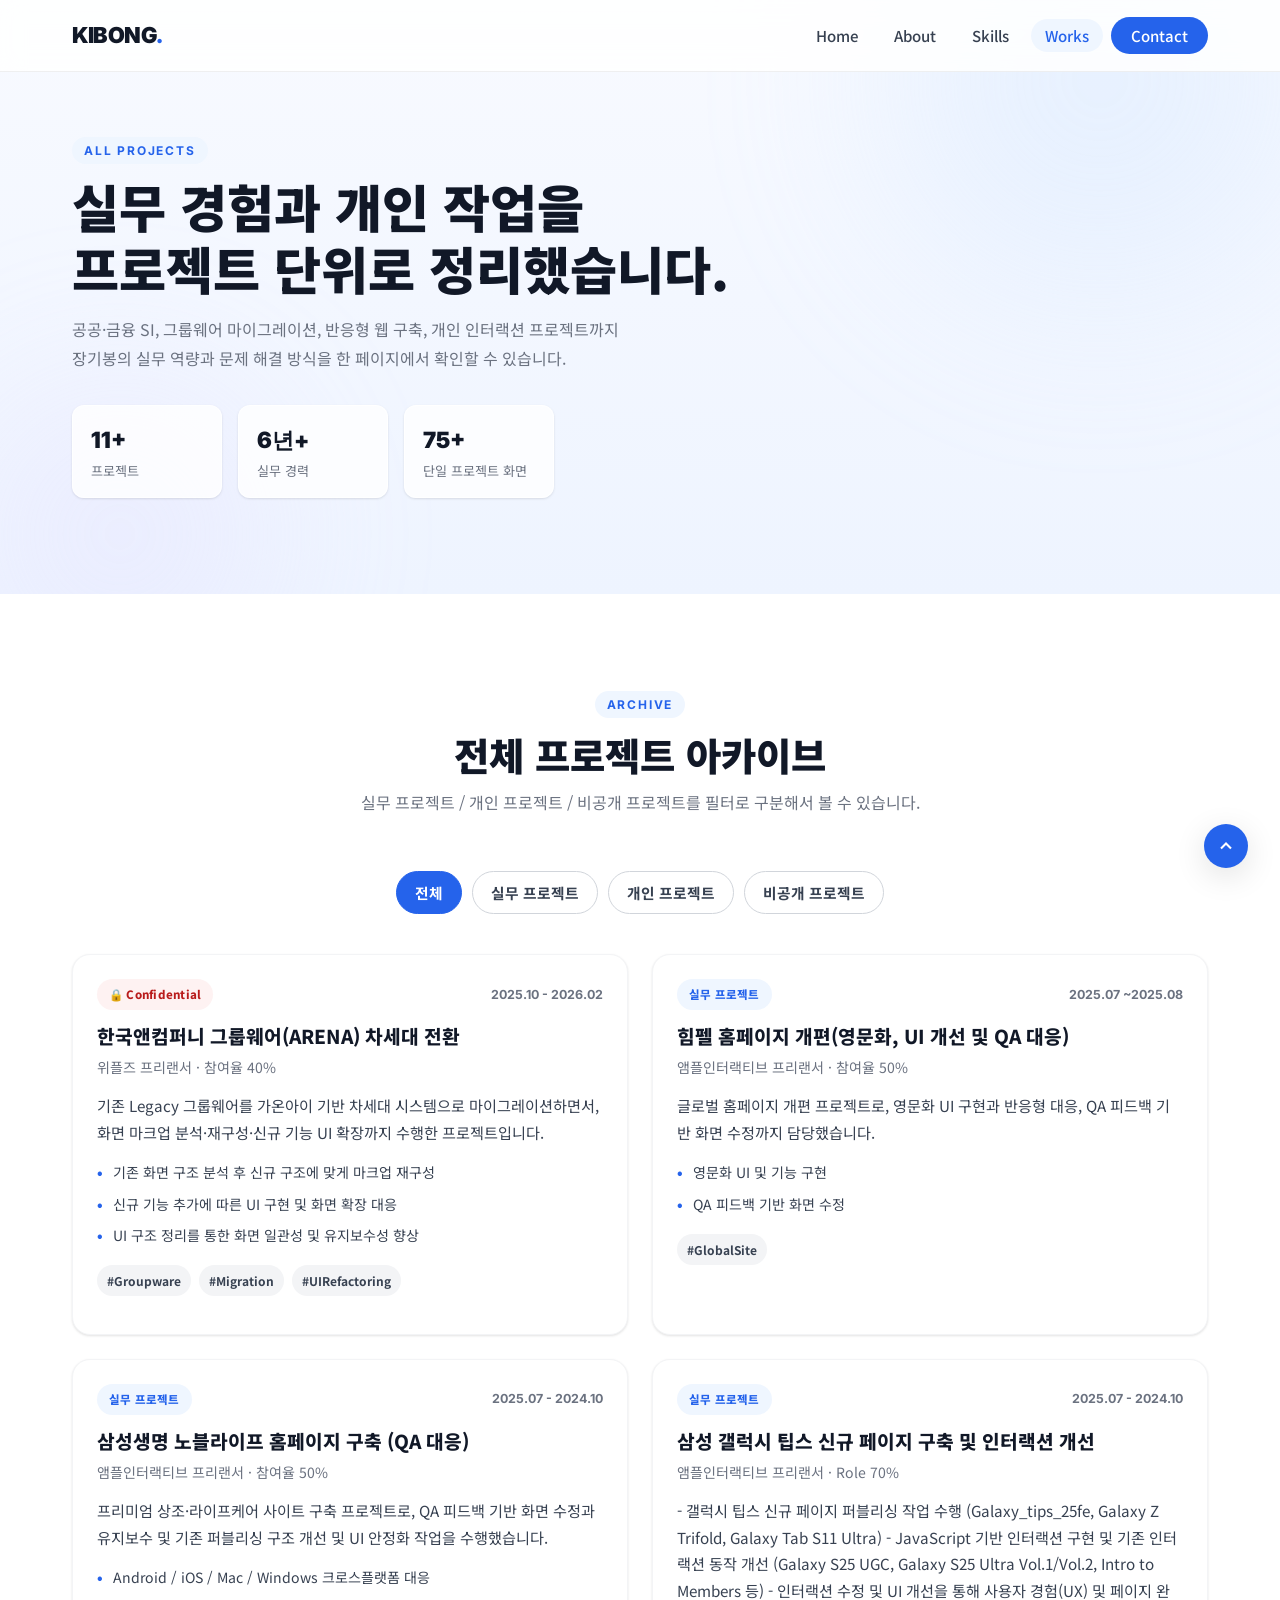
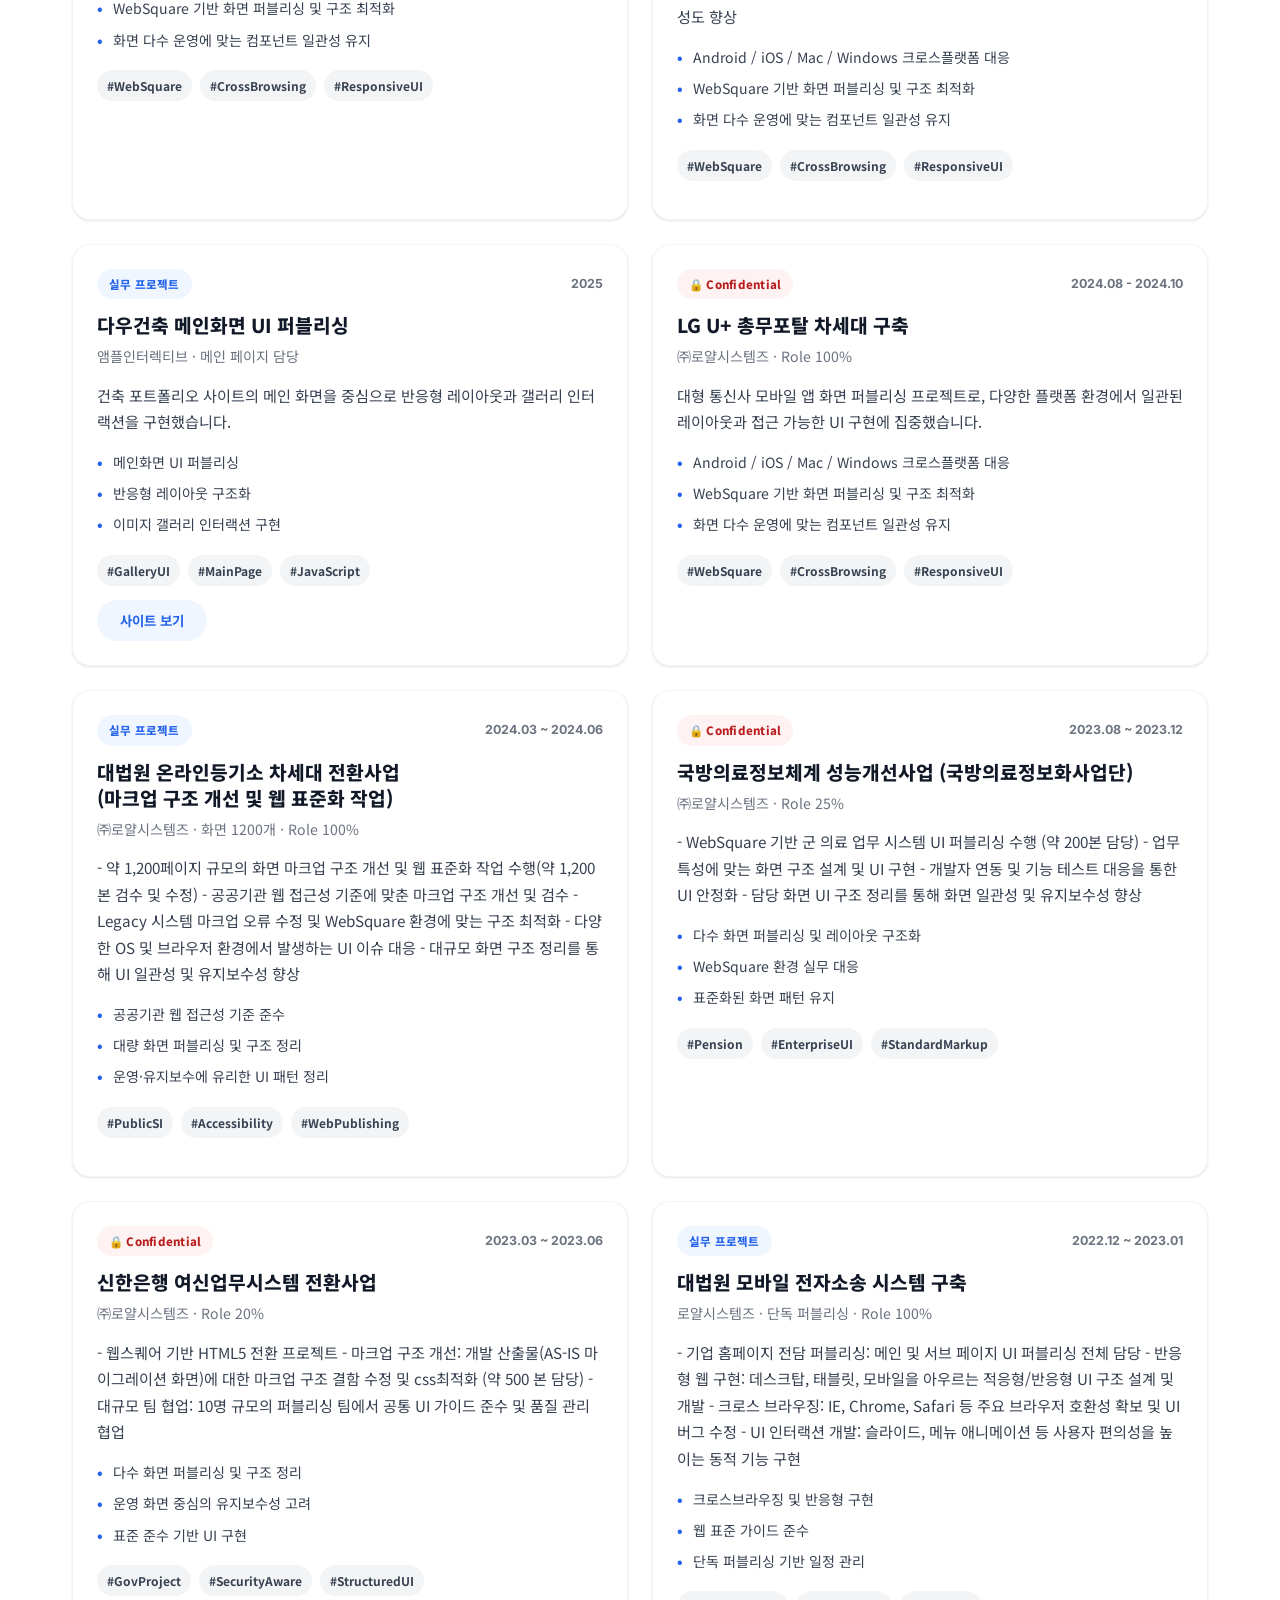
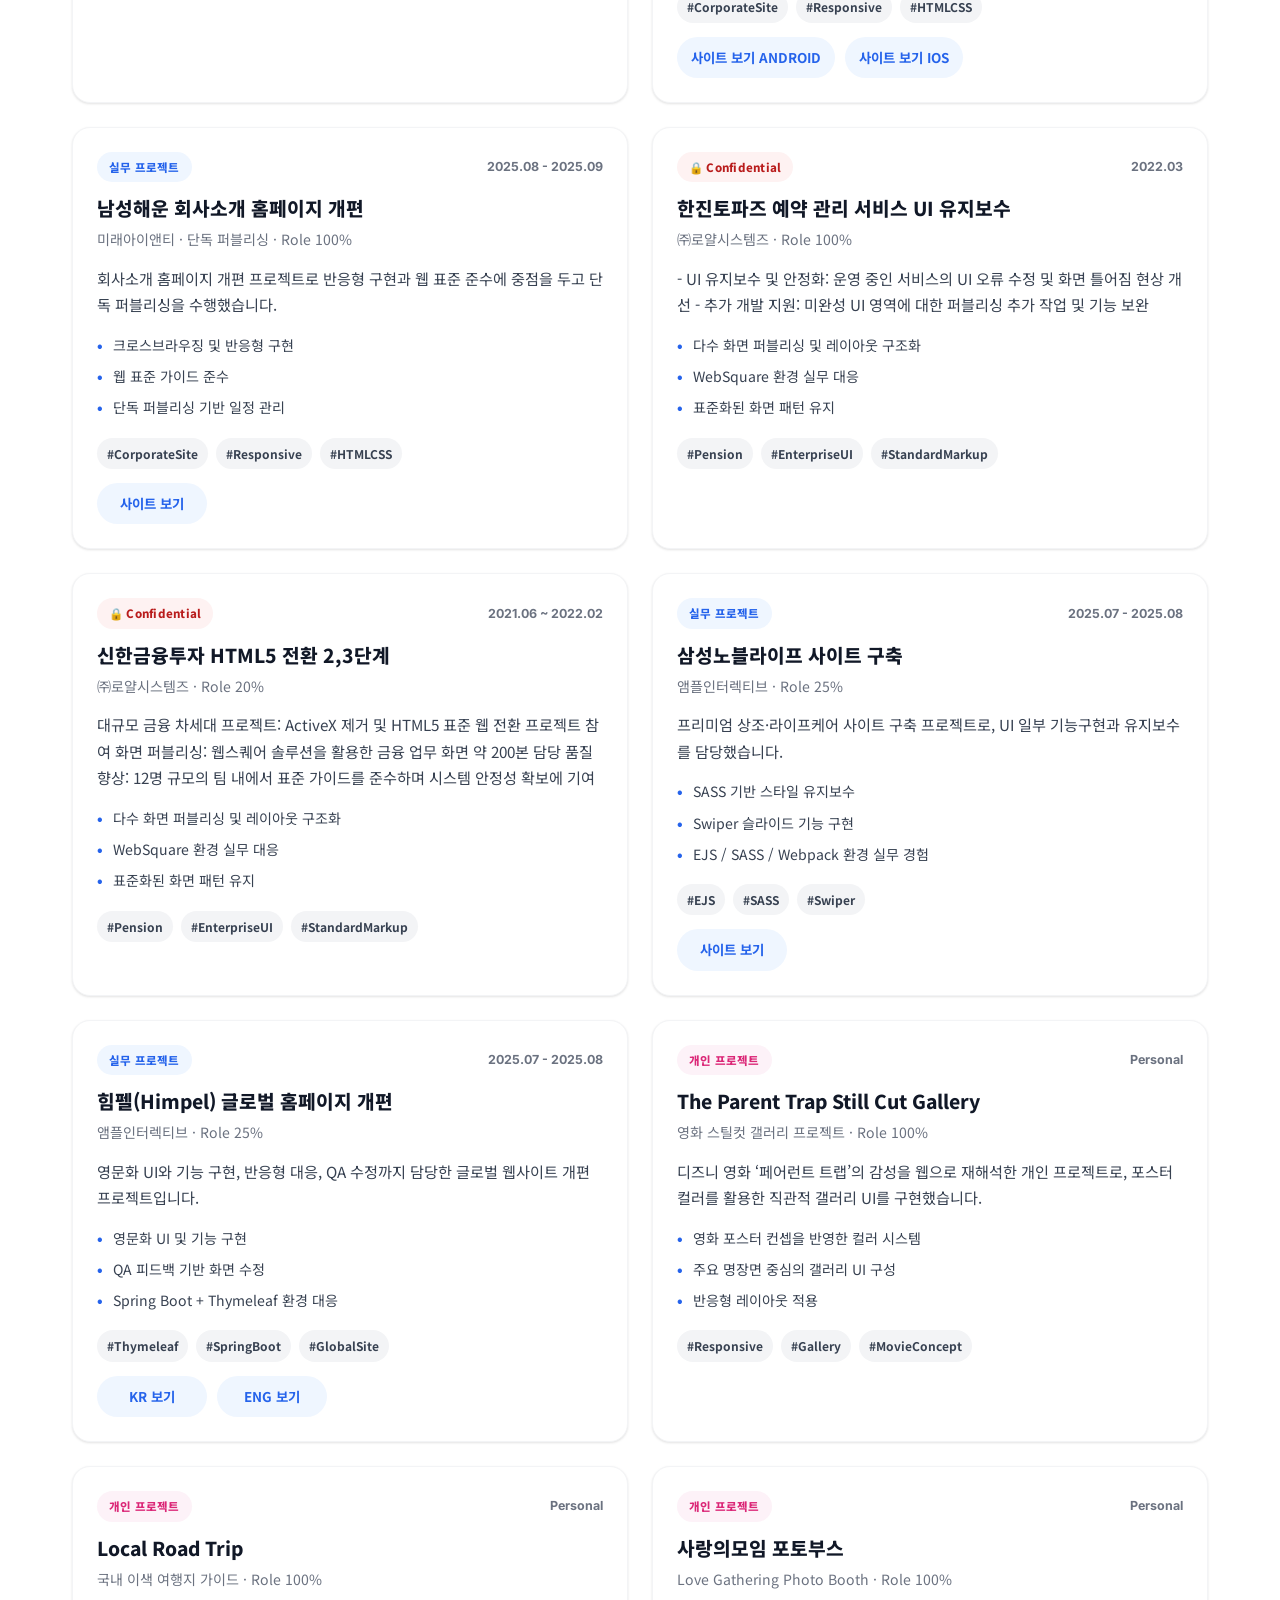
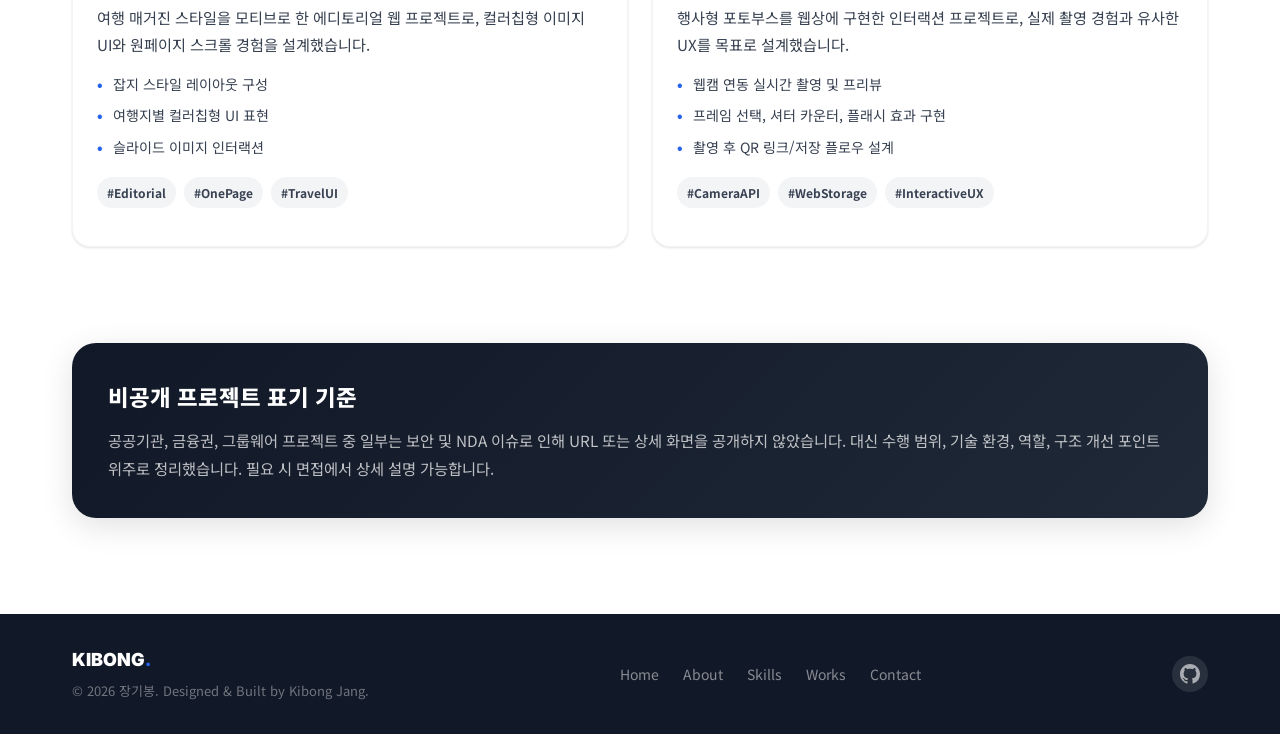
==== commit 9c9ebccf: "링크수정" ====
--- a/works.html
+++ b/works.html
@@ -474,10 +474,16 @@
                             </div>
                             <div class="project-card__links">
                                 <a
-                                    href="https://www.namsung.co.kr"
+                                    href="https://play.google.com/store/apps/details?id=go.scourt.mcs"
                                     target="_blank"
                                     rel="noopener noreferrer"
-                                    >사이트 보기</a
+                                    >사이트 보기 ANDROID</a
+                                >
+                                <a
+                                    href="https://apps.apple.com/kr/app/%EC%A0%84%EC%9E%90%EC%86%8C%EC%86%A1%ED%8F%AC%ED%84%B8/id666427750"
+                                    target="_blank"
+                                    rel="noopener noreferrer"
+                                    >사이트 보기 IOS</a
                                 >
                             </div>
                         </article>
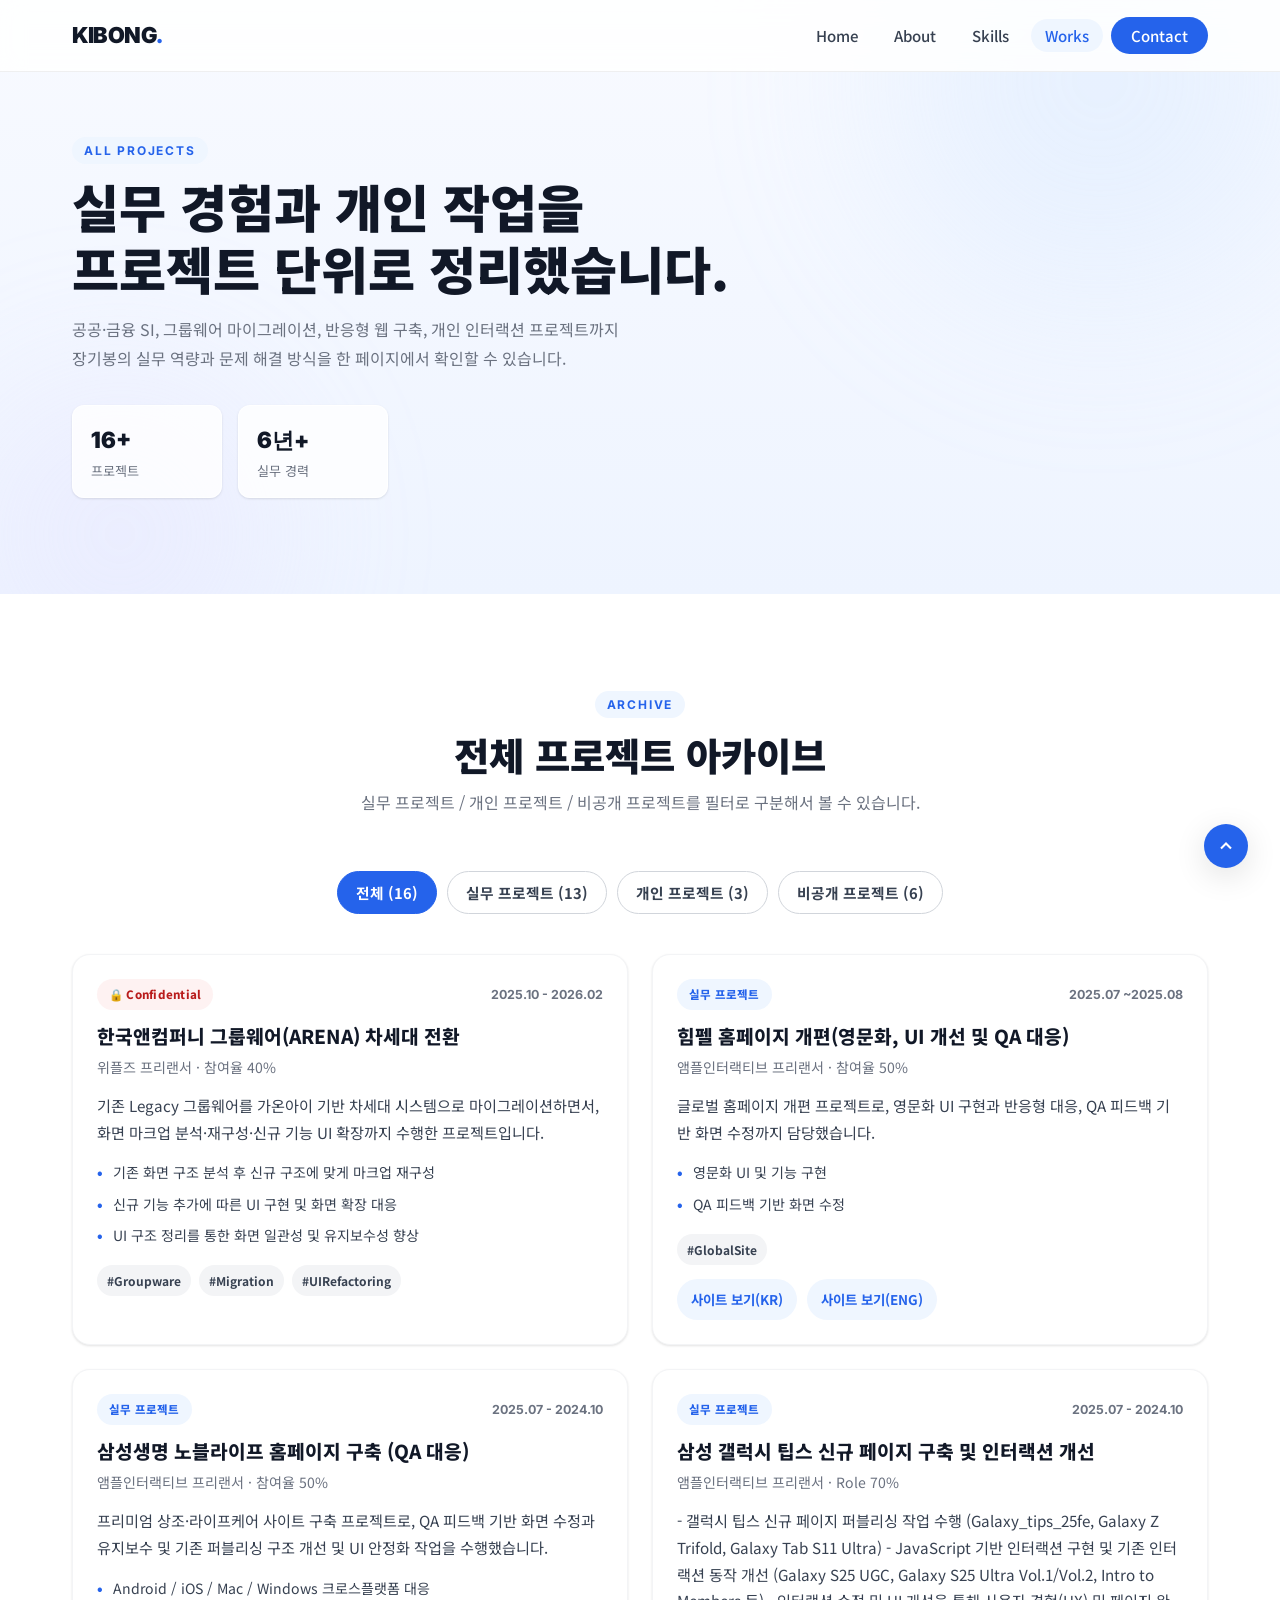
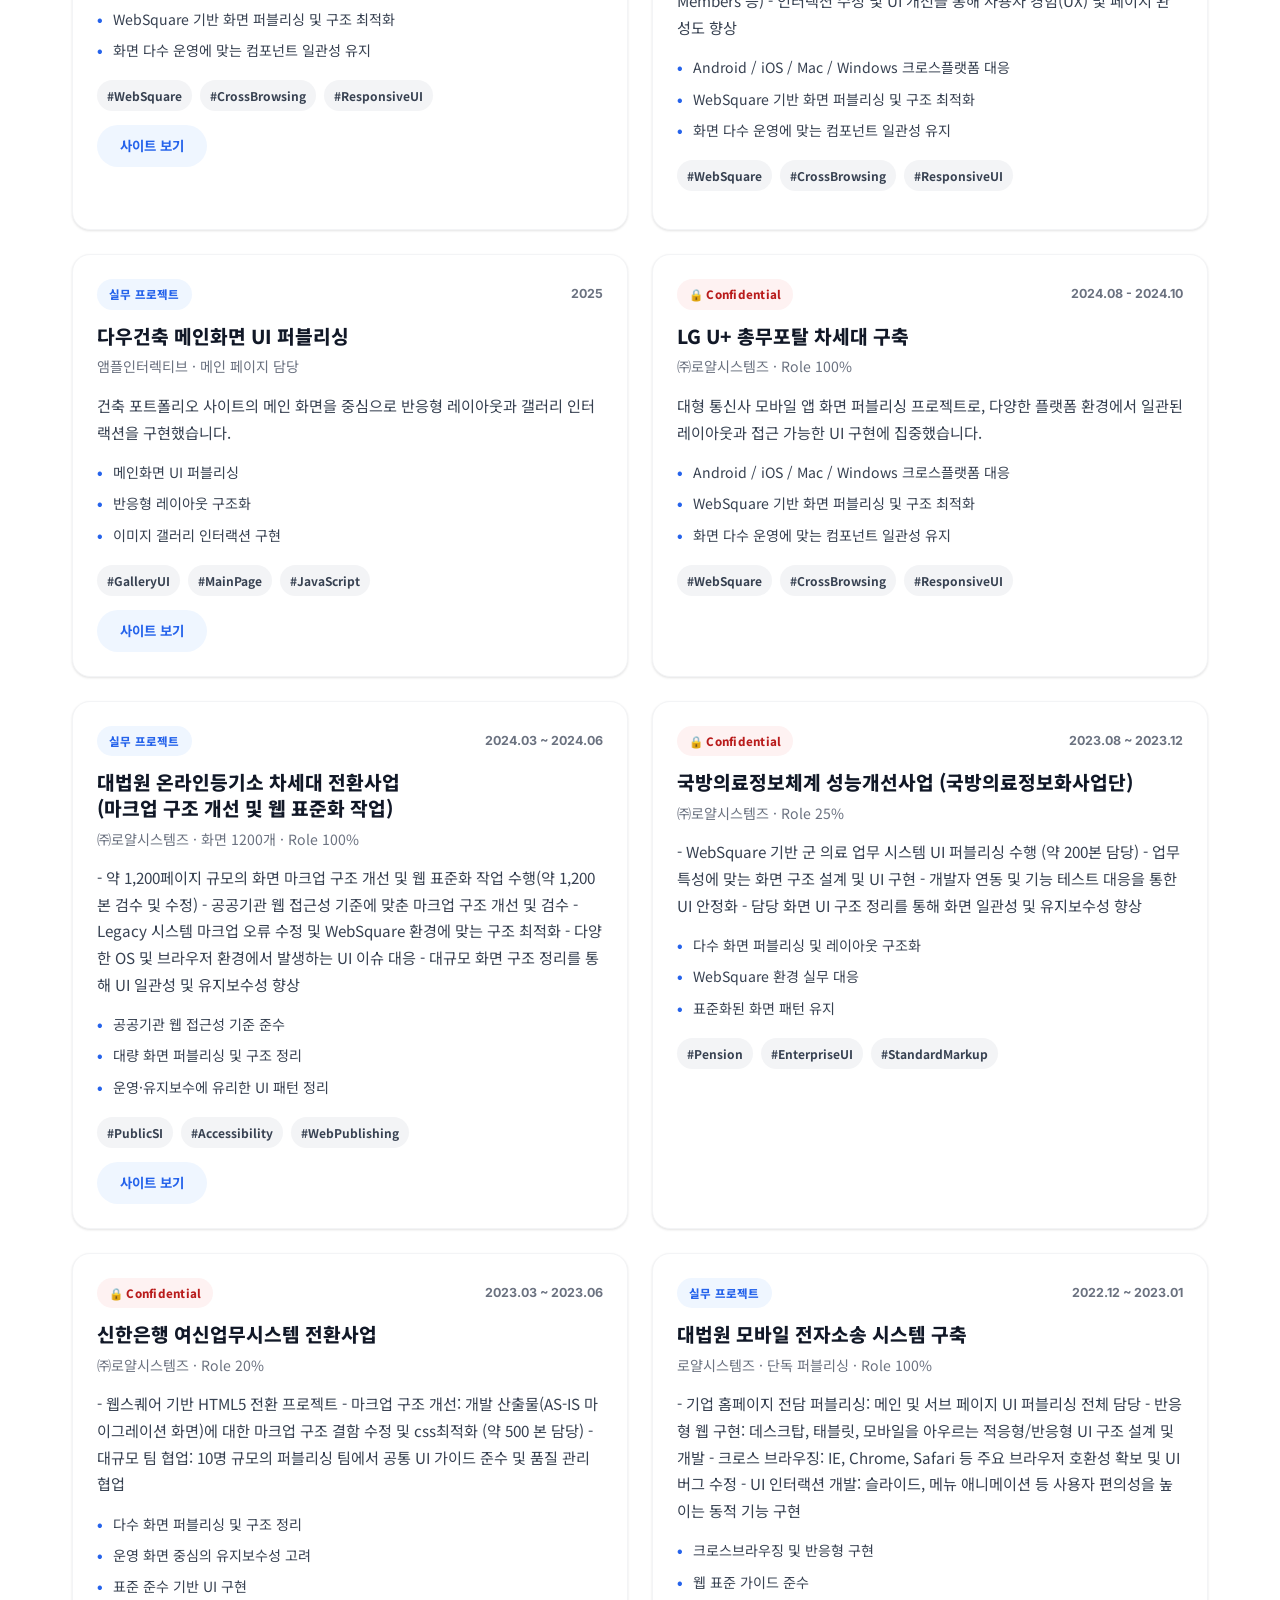
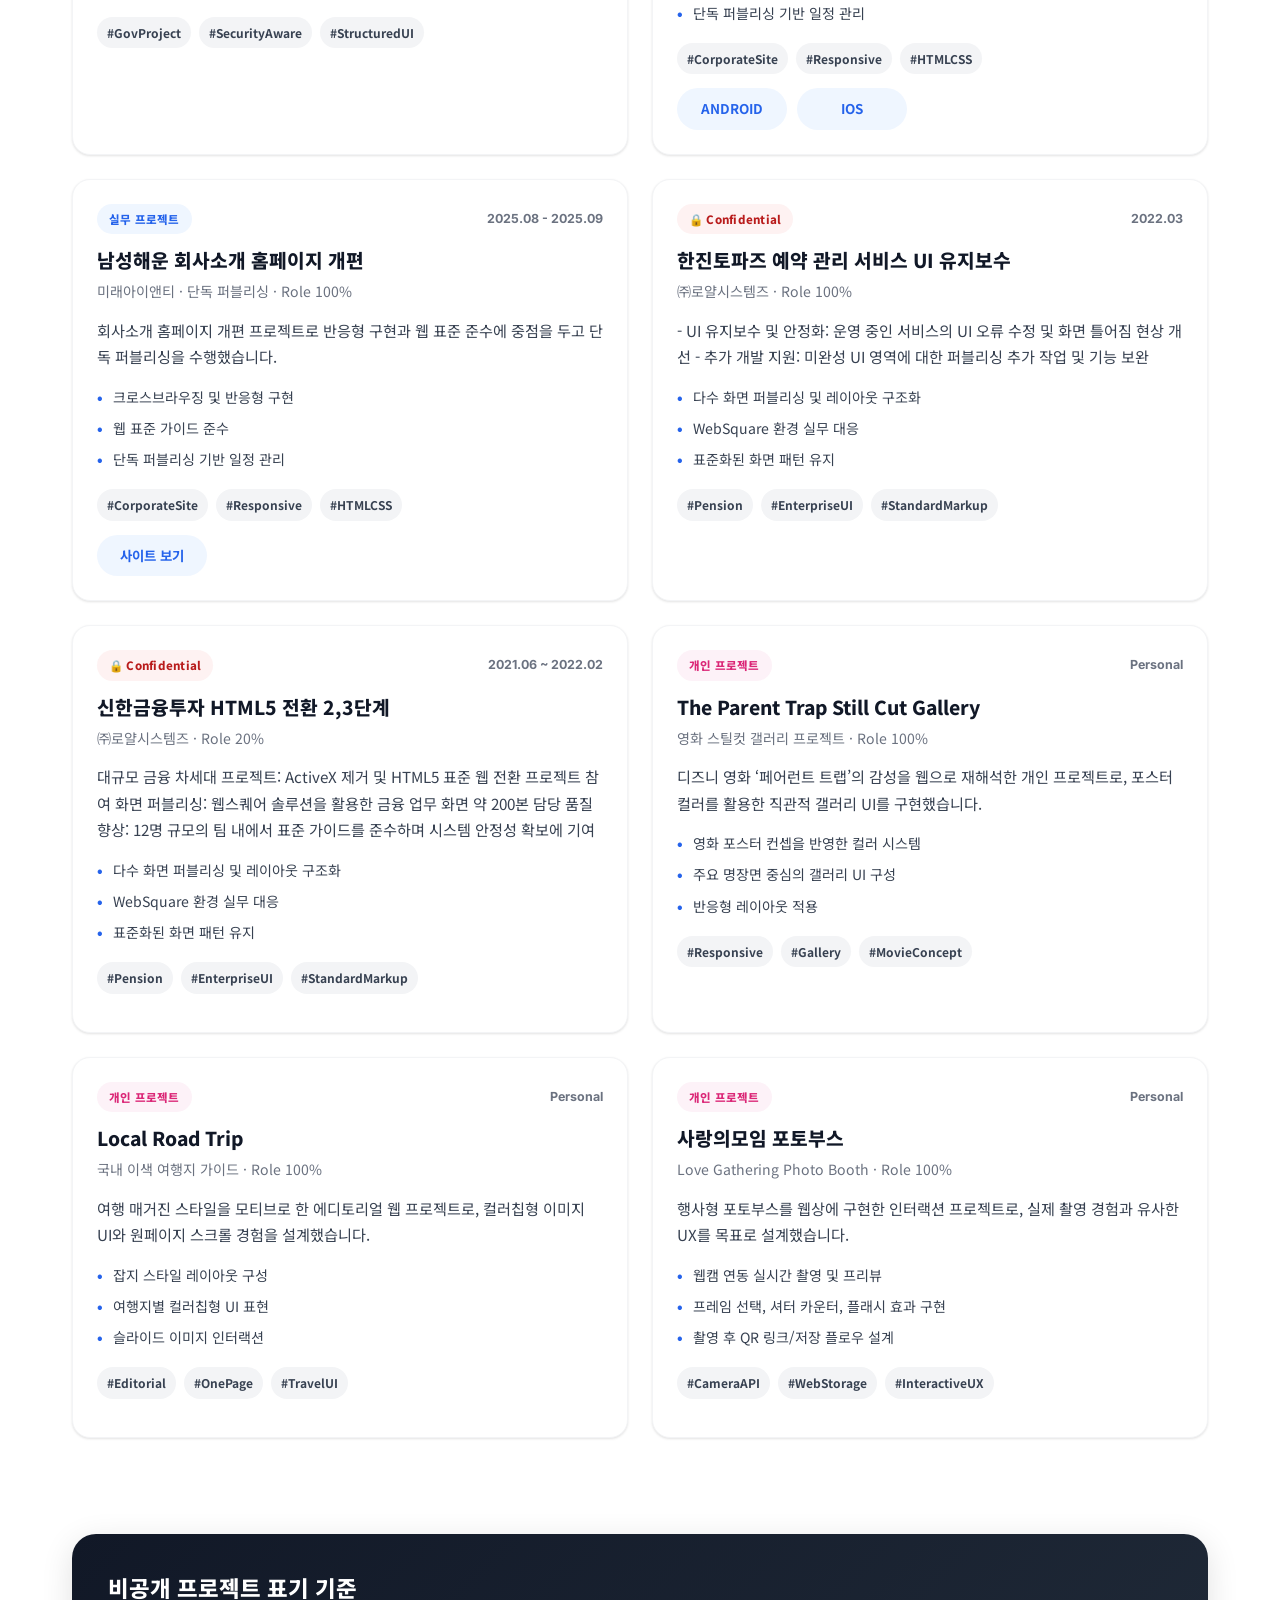
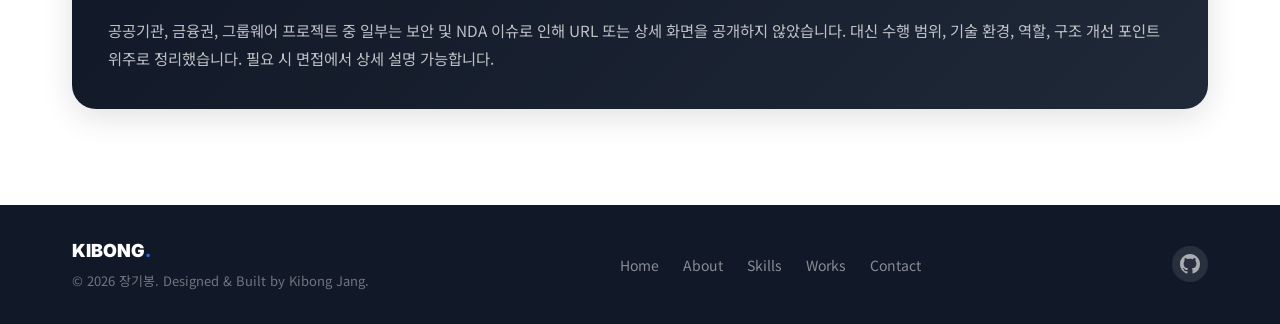
==== commit 8e259f98: "works 페이지 수정, 필터 별 개수 표시 추가" ====
--- a/works.html
+++ b/works.html
@@ -80,16 +80,12 @@
 
                         <div class="works-hero__meta" role="list" aria-label="프로젝트 통계">
                             <div class="works-hero__meta-item" role="listitem">
-                                <strong>11+</strong>
+                                <strong>16+</strong>
                                 <span>프로젝트</span>
                             </div>
                             <div class="works-hero__meta-item" role="listitem">
                                 <strong>6년+</strong>
                                 <span>실무 경력</span>
-                            </div>
-                            <div class="works-hero__meta-item" role="listitem">
-                                <strong>75+</strong>
-                                <span>단일 프로젝트 화면</span>
                             </div>
                         </div>
                     </div>
@@ -114,7 +110,8 @@
                             data-filter="all"
                             role="tab"
                             aria-selected="true">
-                            전체
+                            <span>전체</span>
+                            <span class="filter-count">(0)</span>
                         </button>
                         <button
                             class="project-filter__btn"
@@ -122,7 +119,8 @@
                             data-filter="company"
                             role="tab"
                             aria-selected="false">
-                            실무 프로젝트
+                            <span>실무 프로젝트</span>
+                            <span class="filter-count">(0)</span>
                         </button>
                         <button
                             class="project-filter__btn"
@@ -130,7 +128,8 @@
                             data-filter="personal"
                             role="tab"
                             aria-selected="false">
-                            개인 프로젝트
+                            <span>개인 프로젝트</span>
+                            <span class="filter-count">(0)</span>
                         </button>
                         <button
                             class="project-filter__btn"
@@ -138,7 +137,8 @@
                             data-filter="confidential"
                             role="tab"
                             aria-selected="false">
-                            비공개 프로젝트
+                            <span>비공개 프로젝트</span>
+                            <span class="filter-count">(0)</span>
                         </button>
                     </div>
 
@@ -201,6 +201,20 @@
                             <div class="project-card__tags">
                                 <span>#GlobalSite</span>
                             </div>
+                            <div class="project-card__links project-card__links--double">
+                                <a
+                                    href="https://himpel.com/kr"
+                                    target="_blank"
+                                    rel="noopener noreferrer"
+                                    >사이트 보기(KR)</a
+                                >
+                                <a
+                                    href="https://himpel.com/eng"
+                                    target="_blank"
+                                    rel="noopener noreferrer"
+                                    >사이트 보기(ENG)</a
+                                >
+                            </div>
                         </article>
 
                         <article
@@ -233,6 +247,14 @@
                                 <span>#WebSquare</span>
                                 <span>#CrossBrowsing</span>
                                 <span>#ResponsiveUI</span>
+                            </div>
+                            <div class="project-card__links">
+                                <a
+                                    href="https://samsungnoblelife.com/"
+                                    target="_blank"
+                                    rel="noopener noreferrer"
+                                    >사이트 보기</a
+                                >
                             </div>
                         </article>
 
@@ -272,14 +294,14 @@
                         <article
                             class="project-card fade-up"
                             data-category="company"
-                            aria-labelledby="project-9-title">
+                            aria-labelledby="project-5-title">
                             <div class="project-card__top">
                                 <span class="project-badge project-badge--company"
                                     >실무 프로젝트</span
                                 >
                                 <span class="project-period">2025</span>
                             </div>
-                            <h3 class="project-card__title" id="project-9-title">
+                            <h3 class="project-card__title" id="project-5-title">
                                 다우건축 메인화면 UI 퍼블리싱
                             </h3>
                             <p class="project-card__subtitle">앰플인터렉티브 · 메인 페이지 담당</p>
@@ -310,14 +332,14 @@
                         <article
                             class="project-card fade-up"
                             data-category="company confidential"
-                            aria-labelledby="project-5-title">
+                            aria-labelledby="project-6-title">
                             <div class="project-card__top">
                                 <span class="project-badge project-badge--confidential"
                                     >🔒 Confidential</span
                                 >
                                 <span class="project-period">2024.08 - 2024.10</span>
                             </div>
-                            <h3 class="project-card__title" id="project-5-title">
+                            <h3 class="project-card__title" id="project-6-title">
                                 LG U+ 총무포탈 차세대 구축
                             </h3>
                             <p class="project-card__subtitle">㈜로얄시스템즈 · Role 100%</p>
@@ -340,14 +362,14 @@
                         <article
                             class="project-card fade-up"
                             data-category="company"
-                            aria-labelledby="project-6-title">
+                            aria-labelledby="project-7-title">
                             <div class="project-card__top">
                                 <span class="project-badge project-badge--company"
                                     >실무 프로젝트</span
                                 >
                                 <span class="project-period">2024.03 ~ 2024.06</span>
                             </div>
-                            <h3 class="project-card__title" id="project-6-title">
+                            <h3 class="project-card__title" id="project-7-title">
                                 대법원 온라인등기소 차세대 전환사업 <br />(마크업 구조 개선 및 웹
                                 표준화 작업)
                             </h3>
@@ -372,19 +394,28 @@
                                 <span>#Accessibility</span>
                                 <span>#WebPublishing</span>
                             </div>
+
+                            <div class="project-card__links">
+                                <a
+                                    href="https://www.iros.go.kr/index.jsp"
+                                    target="_blank"
+                                    rel="noopener noreferrer"
+                                    >사이트 보기</a
+                                >
+                            </div>
                         </article>
 
                         <article
                             class="project-card fade-up"
                             data-category="company confidential"
-                            aria-labelledby="project-7-title">
+                            aria-labelledby="project-8-title">
                             <div class="project-card__top">
                                 <span class="project-badge project-badge--confidential"
                                     >🔒 Confidential</span
                                 >
                                 <span class="project-period">2023.08 ~ 2023.12</span>
                             </div>
-                            <h3 class="project-card__title" id="project-7-title">
+                            <h3 class="project-card__title" id="project-8-title">
                                 국방의료정보체계 성능개선사업 (국방의료정보화사업단)
                             </h3>
                             <p class="project-card__subtitle">㈜로얄시스템즈 · Role 25%</p>
@@ -409,14 +440,14 @@
                         <article
                             class="project-card fade-up"
                             data-category="company confidential"
-                            aria-labelledby="project-8-title">
+                            aria-labelledby="project-9-title">
                             <div class="project-card__top">
                                 <span class="project-badge project-badge--confidential"
                                     >🔒 Confidential</span
                                 >
                                 <span class="project-period">2023.03 ~ 2023.06</span>
                             </div>
-                            <h3 class="project-card__title" id="project-8-title">
+                            <h3 class="project-card__title" id="project-9-title">
                                 신한은행 여신업무시스템 전환사업
                             </h3>
                             <p class="project-card__subtitle">㈜로얄시스템즈 · Role 20%</p>
@@ -441,14 +472,14 @@
                         <article
                             class="project-card fade-up"
                             data-category="company"
-                            aria-labelledby="project-9-title">
+                            aria-labelledby="project-10-title">
                             <div class="project-card__top">
                                 <span class="project-badge project-badge--company"
                                     >실무 프로젝트</span
                                 >
                                 <span class="project-period">2022.12 ~ 2023.01</span>
                             </div>
-                            <h3 class="project-card__title" id="project-9-title">
+                            <h3 class="project-card__title" id="project-10-title">
                                 대법원 모바일 전자소송 시스템 구축
                             </h3>
                             <p class="project-card__subtitle">
@@ -477,13 +508,13 @@
                                     href="https://play.google.com/store/apps/details?id=go.scourt.mcs"
                                     target="_blank"
                                     rel="noopener noreferrer"
-                                    >사이트 보기 ANDROID</a
+                                    >ANDROID</a
                                 >
                                 <a
                                     href="https://apps.apple.com/kr/app/%EC%A0%84%EC%9E%90%EC%86%8C%EC%86%A1%ED%8F%AC%ED%84%B8/id666427750"
                                     target="_blank"
                                     rel="noopener noreferrer"
-                                    >사이트 보기 IOS</a
+                                    >IOS</a
                                 >
                             </div>
                         </article>
@@ -491,14 +522,14 @@
                         <article
                             class="project-card fade-up"
                             data-category="company"
-                            aria-labelledby="project-6-title">
+                            aria-labelledby="project-11-title">
                             <div class="project-card__top">
                                 <span class="project-badge project-badge--company"
                                     >실무 프로젝트</span
                                 >
                                 <span class="project-period">2025.08 - 2025.09</span>
                             </div>
-                            <h3 class="project-card__title" id="project-6-title">
+                            <h3 class="project-card__title" id="project-11-title">
                                 남성해운 회사소개 홈페이지 개편
                             </h3>
                             <p class="project-card__subtitle">
@@ -531,14 +562,14 @@
                         <article
                             class="project-card fade-up"
                             data-category="company confidential"
-                            aria-labelledby="project-7-title">
+                            aria-labelledby="project-12-title">
                             <div class="project-card__top">
                                 <span class="project-badge project-badge--confidential"
                                     >🔒 Confidential</span
                                 >
                                 <span class="project-period">2022.03 </span>
                             </div>
-                            <h3 class="project-card__title" id="project-7-title">
+                            <h3 class="project-card__title" id="project-12-title">
                                 한진토파즈 예약 관리 서비스 UI 유지보수
                             </h3>
                             <p class="project-card__subtitle">㈜로얄시스템즈 · Role 100%</p>
@@ -562,14 +593,14 @@
                         <article
                             class="project-card fade-up"
                             data-category="company confidential"
-                            aria-labelledby="project-7-title">
+                            aria-labelledby="project-13-title">
                             <div class="project-card__top">
                                 <span class="project-badge project-badge--confidential"
                                     >🔒 Confidential</span
                                 >
                                 <span class="project-period">2021.06 ~ 2022.02 </span>
                             </div>
-                            <h3 class="project-card__title" id="project-7-title">
+                            <h3 class="project-card__title" id="project-13-title">
                                 신한금융투자 HTML5 전환 2,3단계
                             </h3>
                             <p class="project-card__subtitle">㈜로얄시스템즈 · Role 20%</p>
@@ -593,97 +624,15 @@
 
                         <article
                             class="project-card fade-up"
-                            data-category="company"
-                            aria-labelledby="project-7-title">
-                            <div class="project-card__top">
-                                <span class="project-badge project-badge--company"
-                                    >실무 프로젝트</span
-                                >
-                                <span class="project-period">2025.07 - 2025.08</span>
-                            </div>
-                            <h3 class="project-card__title" id="project-7-title">
-                                삼성노블라이프 사이트 구축
-                            </h3>
-                            <p class="project-card__subtitle">앰플인터렉티브 · Role 25%</p>
-                            <p class="project-card__desc">
-                                프리미엄 상조·라이프케어 사이트 구축 프로젝트로, UI 일부 기능구현과
-                                유지보수를 담당했습니다.
-                            </p>
-                            <ul class="project-card__list" role="list">
-                                <li>SASS 기반 스타일 유지보수</li>
-                                <li>Swiper 슬라이드 기능 구현</li>
-                                <li>EJS / SASS / Webpack 환경 실무 경험</li>
-                            </ul>
-                            <div class="project-card__tags">
-                                <span>#EJS</span>
-                                <span>#SASS</span>
-                                <span>#Swiper</span>
-                            </div>
-                            <div class="project-card__links">
-                                <a
-                                    href="https://samsungnoblelife.com/"
-                                    target="_blank"
-                                    rel="noopener noreferrer"
-                                    >사이트 보기</a
-                                >
-                            </div>
-                        </article>
-
-                        <article
-                            class="project-card fade-up"
-                            data-category="company"
-                            aria-labelledby="project-8-title">
-                            <div class="project-card__top">
-                                <span class="project-badge project-badge--company"
-                                    >실무 프로젝트</span
-                                >
-                                <span class="project-period">2025.07 - 2025.08</span>
-                            </div>
-                            <h3 class="project-card__title" id="project-8-title">
-                                힘펠(Himpel) 글로벌 홈페이지 개편
-                            </h3>
-                            <p class="project-card__subtitle">앰플인터렉티브 · Role 25%</p>
-                            <p class="project-card__desc">
-                                영문화 UI와 기능 구현, 반응형 대응, QA 수정까지 담당한 글로벌
-                                웹사이트 개편 프로젝트입니다.
-                            </p>
-                            <ul class="project-card__list" role="list">
-                                <li>영문화 UI 및 기능 구현</li>
-                                <li>QA 피드백 기반 화면 수정</li>
-                                <li>Spring Boot + Thymeleaf 환경 대응</li>
-                            </ul>
-                            <div class="project-card__tags">
-                                <span>#Thymeleaf</span>
-                                <span>#SpringBoot</span>
-                                <span>#GlobalSite</span>
-                            </div>
-                            <div class="project-card__links project-card__links--double">
-                                <a
-                                    href="https://himpel.com/kr"
-                                    target="_blank"
-                                    rel="noopener noreferrer"
-                                    >KR 보기</a
-                                >
-                                <a
-                                    href="https://himpel.com/eng"
-                                    target="_blank"
-                                    rel="noopener noreferrer"
-                                    >ENG 보기</a
-                                >
-                            </div>
-                        </article>
-
-                        <article
-                            class="project-card fade-up"
                             data-category="personal"
-                            aria-labelledby="project-10-title">
+                            aria-labelledby="project-14-title">
                             <div class="project-card__top">
                                 <span class="project-badge project-badge--personal"
                                     >개인 프로젝트</span
                                 >
                                 <span class="project-period">Personal</span>
                             </div>
-                            <h3 class="project-card__title" id="project-10-title">
+                            <h3 class="project-card__title" id="project-14-title">
                                 The Parent Trap Still Cut Gallery
                             </h3>
                             <p class="project-card__subtitle">
@@ -708,14 +657,14 @@
                         <article
                             class="project-card fade-up"
                             data-category="personal"
-                            aria-labelledby="project-11-title">
+                            aria-labelledby="project-15-title">
                             <div class="project-card__top">
                                 <span class="project-badge project-badge--personal"
                                     >개인 프로젝트</span
                                 >
                                 <span class="project-period">Personal</span>
                             </div>
-                            <h3 class="project-card__title" id="project-11-title">
+                            <h3 class="project-card__title" id="project-15-title">
                                 Local Road Trip
                             </h3>
                             <p class="project-card__subtitle">
@@ -740,14 +689,14 @@
                         <article
                             class="project-card fade-up"
                             data-category="personal"
-                            aria-labelledby="project-12-title">
+                            aria-labelledby="project-16-title">
                             <div class="project-card__top">
                                 <span class="project-badge project-badge--personal"
                                     >개인 프로젝트</span
                                 >
                                 <span class="project-period">Personal</span>
                             </div>
-                            <h3 class="project-card__title" id="project-12-title">
+                            <h3 class="project-card__title" id="project-16-title">
                                 사랑의모임 포토부스
                             </h3>
                             <p class="project-card__subtitle">
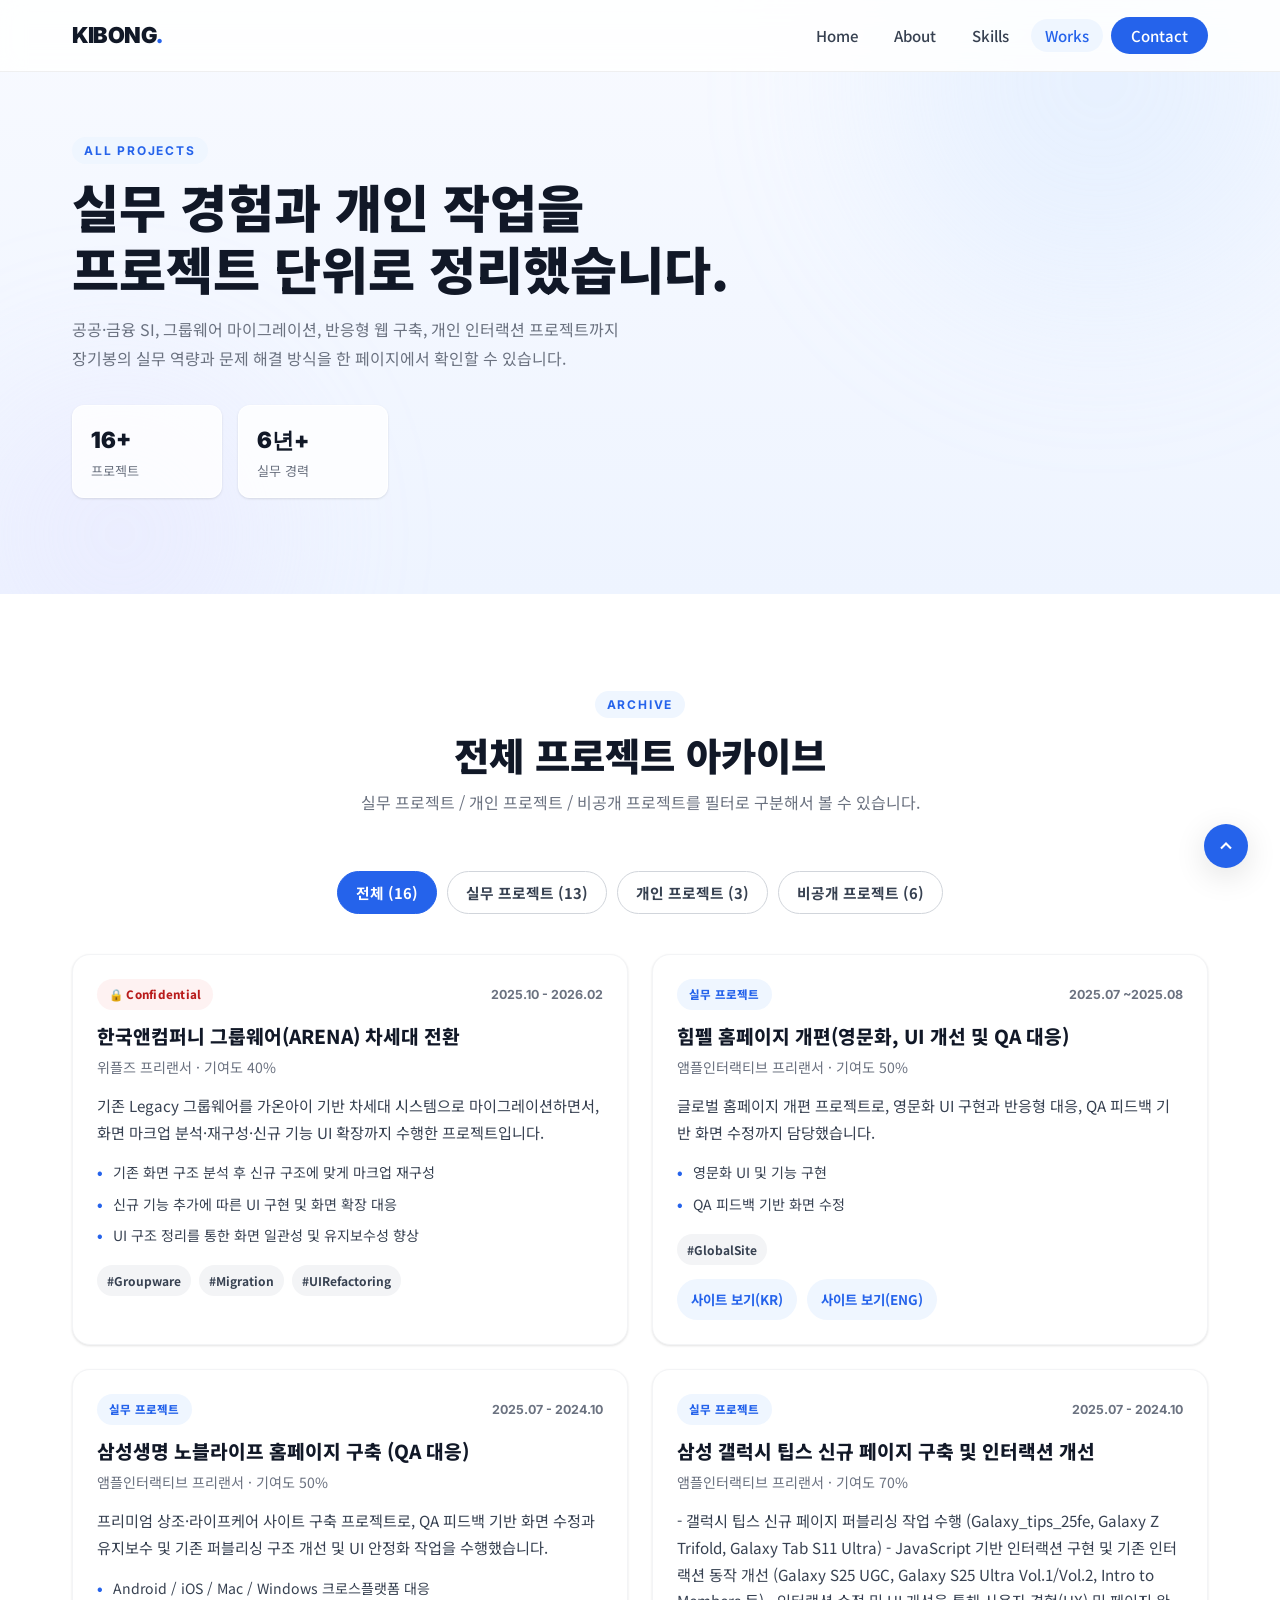
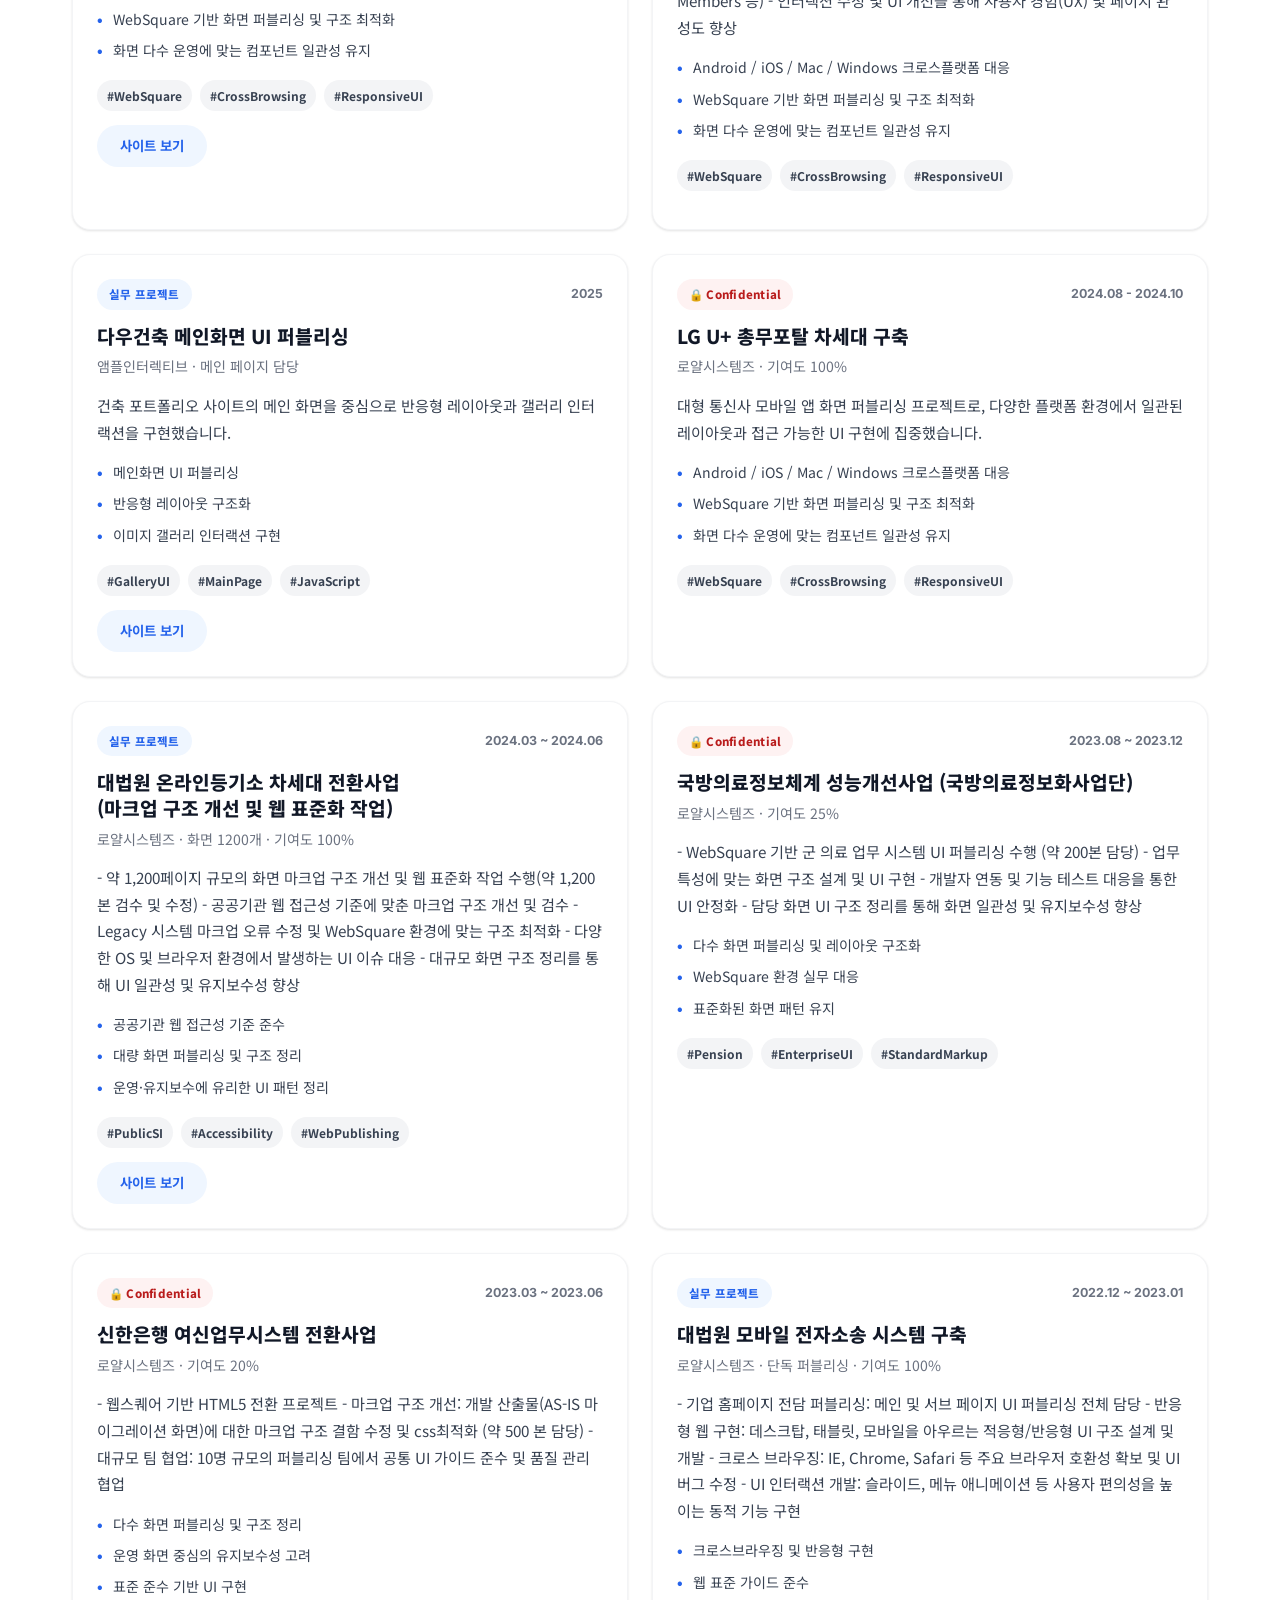
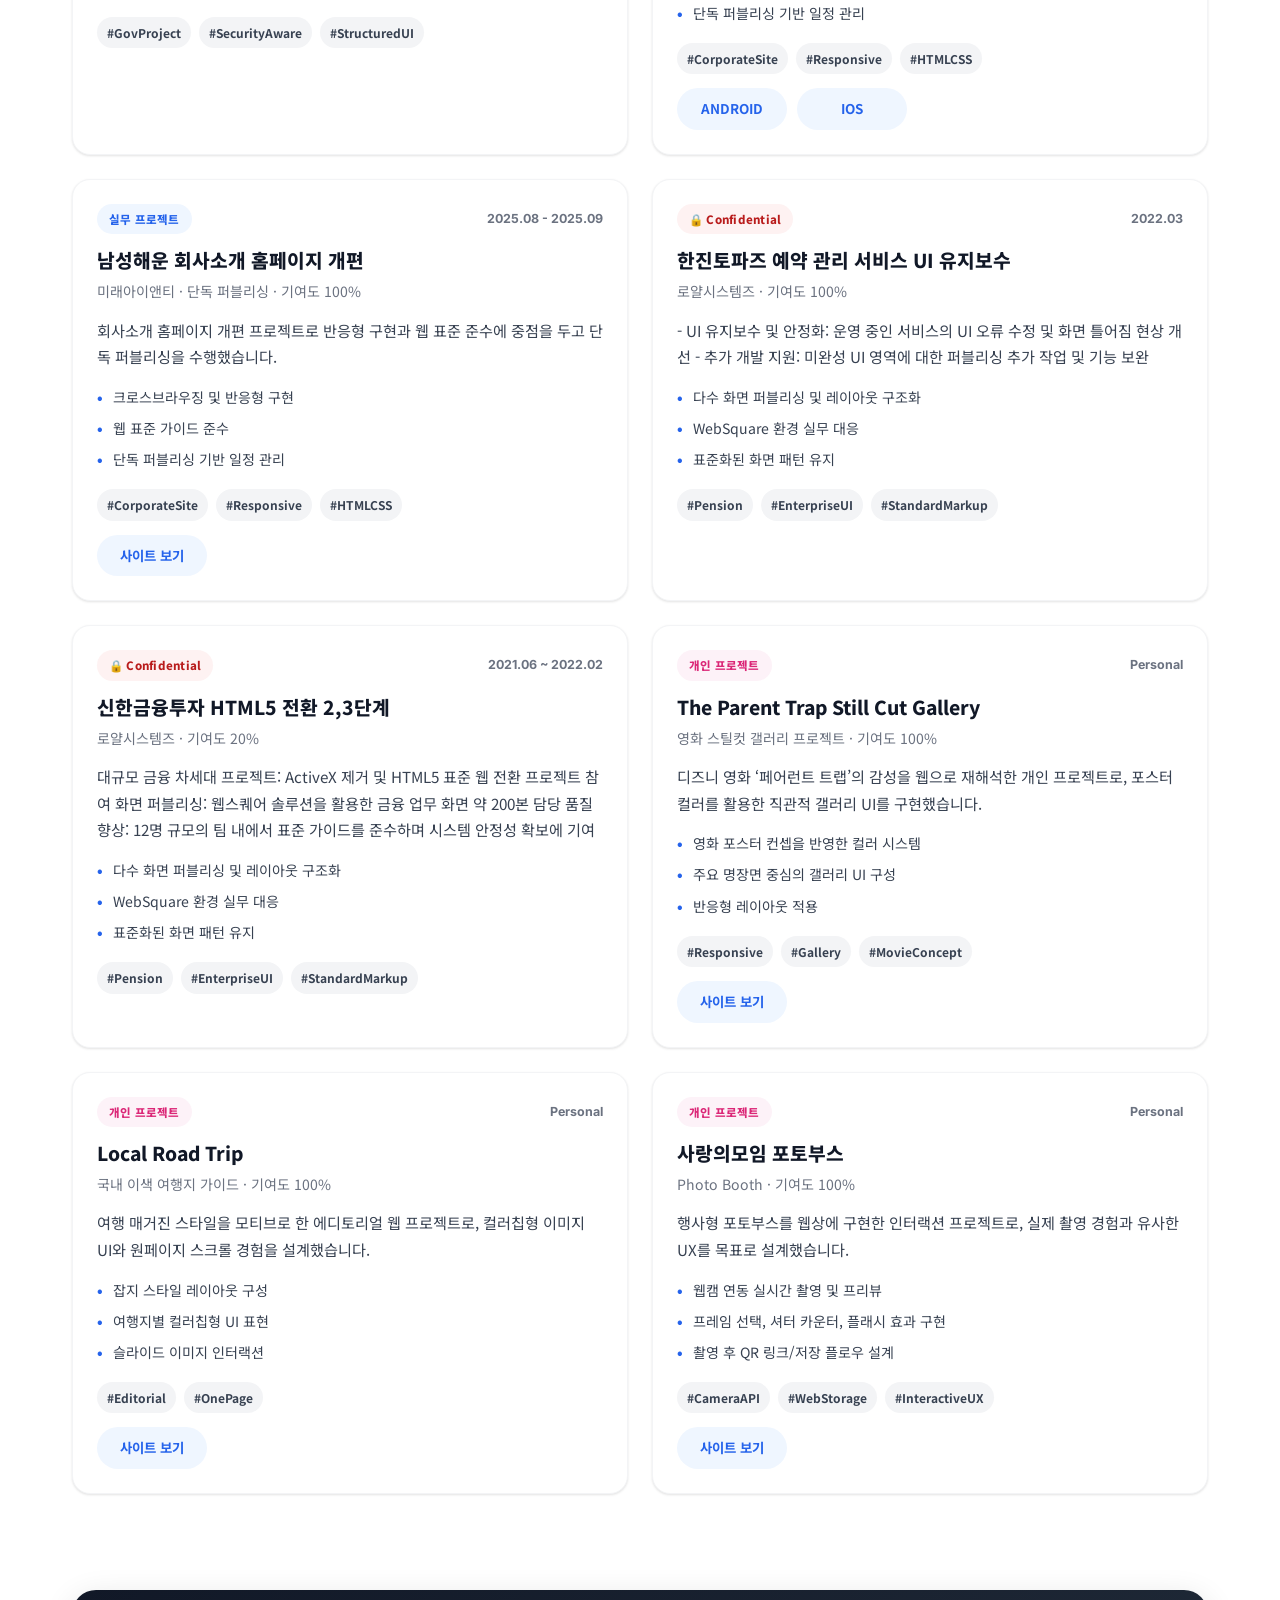
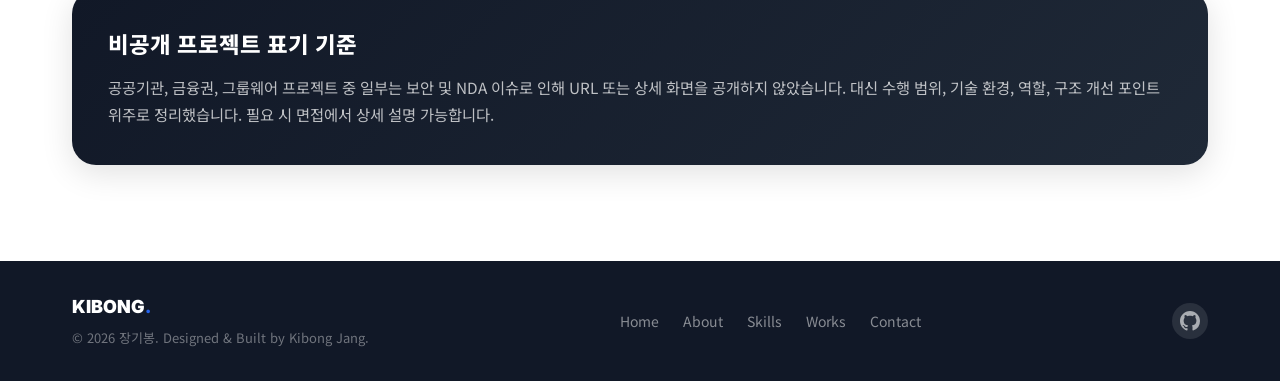
==== commit 93b3a71b: "링크 추가 및 푸터 수정" ====
--- a/works.html
+++ b/works.html
@@ -156,7 +156,7 @@
                             <h3 class="project-card__title" id="project-1-title">
                                 한국앤컴퍼니 그룹웨어(ARENA) 차세대 전환
                             </h3>
-                            <p class="project-card__subtitle">위플즈 프리랜서 · 참여율 40%</p>
+                            <p class="project-card__subtitle">위플즈 프리랜서 · 기여도 40%</p>
                             <p class="project-card__desc">
                                 기존 Legacy 그룹웨어를 가온아이 기반 차세대 시스템으로
                                 마이그레이션하면서, 화면 마크업 분석·재구성·신규 기능 UI 확장까지
@@ -188,7 +188,7 @@
                                 힘펠 홈페이지 개편(영문화, UI 개선 및 QA 대응)
                             </h3>
                             <p class="project-card__subtitle">
-                                앰플인터랙티브 프리랜서 · 참여율 50%
+                                앰플인터랙티브 프리랜서 · 기여도 50%
                             </p>
                             <p class="project-card__desc">
                                 글로벌 홈페이지 개편 프로젝트로, 영문화 UI 구현과 반응형 대응, QA
@@ -231,7 +231,7 @@
                                 삼성생명 노블라이프 홈페이지 구축 (QA 대응)
                             </h3>
                             <p class="project-card__subtitle">
-                                앰플인터랙티브 프리랜서 · 참여율 50%
+                                앰플인터랙티브 프리랜서 · 기여도 50%
                             </p>
                             <p class="project-card__desc">
                                 프리미엄 상조·라이프케어 사이트 구축 프로젝트로, QA 피드백 기반 화면
@@ -271,7 +271,9 @@
                             <h3 class="project-card__title" id="project-4-title">
                                 삼성 갤럭시 팁스 신규 페이지 구축 및 인터랙션 개선
                             </h3>
-                            <p class="project-card__subtitle">앰플인터랙티브 프리랜서 · Role 70%</p>
+                            <p class="project-card__subtitle">
+                                앰플인터랙티브 프리랜서 · 기여도 70%
+                            </p>
                             <p class="project-card__desc">
                                 - 갤럭시 팁스 신규 페이지 퍼블리싱 작업 수행 (Galaxy_tips_25fe,
                                 Galaxy Z Trifold, Galaxy Tab S11 Ultra) - JavaScript 기반 인터랙션
@@ -342,7 +344,7 @@
                             <h3 class="project-card__title" id="project-6-title">
                                 LG U+ 총무포탈 차세대 구축
                             </h3>
-                            <p class="project-card__subtitle">㈜로얄시스템즈 · Role 100%</p>
+                            <p class="project-card__subtitle">로얄시스템즈 · 기여도 100%</p>
                             <p class="project-card__desc">
                                 대형 통신사 모바일 앱 화면 퍼블리싱 프로젝트로, 다양한 플랫폼
                                 환경에서 일관된 레이아웃과 접근 가능한 UI 구현에 집중했습니다.
@@ -374,7 +376,7 @@
                                 표준화 작업)
                             </h3>
                             <p class="project-card__subtitle">
-                                ㈜로얄시스템즈 · 화면 1200개 · Role 100%
+                                로얄시스템즈 · 화면 1200개 · 기여도 100%
                             </p>
                             <p class="project-card__desc">
                                 - 약 1,200페이지 규모의 화면 마크업 구조 개선 및 웹 표준화 작업
@@ -418,7 +420,7 @@
                             <h3 class="project-card__title" id="project-8-title">
                                 국방의료정보체계 성능개선사업 (국방의료정보화사업단)
                             </h3>
-                            <p class="project-card__subtitle">㈜로얄시스템즈 · Role 25%</p>
+                            <p class="project-card__subtitle">로얄시스템즈 · 기여도 25%</p>
                             <p class="project-card__desc">
                                 - WebSquare 기반 군 의료 업무 시스템 UI 퍼블리싱 수행 (약 200본
                                 담당) - 업무 특성에 맞는 화면 구조 설계 및 UI 구현 - 개발자 연동 및
@@ -450,7 +452,7 @@
                             <h3 class="project-card__title" id="project-9-title">
                                 신한은행 여신업무시스템 전환사업
                             </h3>
-                            <p class="project-card__subtitle">㈜로얄시스템즈 · Role 20%</p>
+                            <p class="project-card__subtitle">로얄시스템즈 · 기여도 20%</p>
                             <p class="project-card__desc">
                                 - 웹스퀘어 기반 HTML5 전환 프로젝트 - 마크업 구조 개선: 개발
                                 산출물(AS-IS 마이그레이션 화면)에 대한 마크업 구조 결함 수정 및
@@ -483,7 +485,7 @@
                                 대법원 모바일 전자소송 시스템 구축
                             </h3>
                             <p class="project-card__subtitle">
-                                로얄시스템즈 · 단독 퍼블리싱 · Role 100%
+                                로얄시스템즈 · 단독 퍼블리싱 · 기여도 100%
                             </p>
                             <p class="project-card__desc">
                                 - 기업 홈페이지 전담 퍼블리싱: 메인 및 서브 페이지 UI 퍼블리싱 전체
@@ -533,7 +535,7 @@
                                 남성해운 회사소개 홈페이지 개편
                             </h3>
                             <p class="project-card__subtitle">
-                                미래아이앤티 · 단독 퍼블리싱 · Role 100%
+                                미래아이앤티 · 단독 퍼블리싱 · 기여도 100%
                             </p>
                             <p class="project-card__desc">
                                 회사소개 홈페이지 개편 프로젝트로 반응형 구현과 웹 표준 준수에
@@ -572,7 +574,7 @@
                             <h3 class="project-card__title" id="project-12-title">
                                 한진토파즈 예약 관리 서비스 UI 유지보수
                             </h3>
-                            <p class="project-card__subtitle">㈜로얄시스템즈 · Role 100%</p>
+                            <p class="project-card__subtitle">로얄시스템즈 · 기여도 100%</p>
                             <p class="project-card__desc">
                                 - UI 유지보수 및 안정화: 운영 중인 서비스의 UI 오류 수정 및 화면
                                 틀어짐 현상 개선 - 추가 개발 지원: 미완성 UI 영역에 대한 퍼블리싱
@@ -603,7 +605,7 @@
                             <h3 class="project-card__title" id="project-13-title">
                                 신한금융투자 HTML5 전환 2,3단계
                             </h3>
-                            <p class="project-card__subtitle">㈜로얄시스템즈 · Role 20%</p>
+                            <p class="project-card__subtitle">로얄시스템즈 · 기여도 20%</p>
                             <p class="project-card__desc">
                                 대규모 금융 차세대 프로젝트: ActiveX 제거 및 HTML5 표준 웹 전환
                                 프로젝트 참여 화면 퍼블리싱: 웹스퀘어 솔루션을 활용한 금융 업무 화면
@@ -636,7 +638,7 @@
                                 The Parent Trap Still Cut Gallery
                             </h3>
                             <p class="project-card__subtitle">
-                                영화 스틸컷 갤러리 프로젝트 · Role 100%
+                                영화 스틸컷 갤러리 프로젝트 · 기여도 100%
                             </p>
                             <p class="project-card__desc">
                                 디즈니 영화 ‘페어런트 트랩’의 감성을 웹으로 재해석한 개인
@@ -652,6 +654,14 @@
                                 <span>#Gallery</span>
                                 <span>#MovieConcept</span>
                             </div>
+                            <div class="project-card__links">
+                                <a
+                                    href="https://jangkibong.github.io/theparenttrapstill/"
+                                    target="_blank"
+                                    rel="noopener noreferrer"
+                                    >사이트 보기</a
+                                >
+                            </div>
                         </article>
 
                         <article
@@ -668,7 +678,7 @@
                                 Local Road Trip
                             </h3>
                             <p class="project-card__subtitle">
-                                국내 이색 여행지 가이드 · Role 100%
+                                국내 이색 여행지 가이드 · 기여도 100%
                             </p>
                             <p class="project-card__desc">
                                 여행 매거진 스타일을 모티브로 한 에디토리얼 웹 프로젝트로, 컬러칩형
@@ -682,7 +692,14 @@
                             <div class="project-card__tags">
                                 <span>#Editorial</span>
                                 <span>#OnePage</span>
-                                <span>#TravelUI</span>
+                            </div>
+                            <div class="project-card__links">
+                                <a
+                                    href="https://jangkibong.github.io/willytrip/"
+                                    target="_blank"
+                                    rel="noopener noreferrer"
+                                    >사이트 보기</a
+                                >
                             </div>
                         </article>
 
@@ -699,9 +716,7 @@
                             <h3 class="project-card__title" id="project-16-title">
                                 사랑의모임 포토부스
                             </h3>
-                            <p class="project-card__subtitle">
-                                Love Gathering Photo Booth · Role 100%
-                            </p>
+                            <p class="project-card__subtitle">Photo Booth · 기여도 100%</p>
                             <p class="project-card__desc">
                                 행사형 포토부스를 웹상에 구현한 인터랙션 프로젝트로, 실제 촬영
                                 경험과 유사한 UX를 목표로 설계했습니다.
@@ -715,6 +730,14 @@
                                 <span>#CameraAPI</span>
                                 <span>#WebStorage</span>
                                 <span>#InteractiveUX</span>
+                            </div>
+                            <div class="project-card__links">
+                                <a
+                                    href="https://jangkibong.github.io/love_gathering_photo/"
+                                    target="_blank"
+                                    rel="noopener noreferrer"
+                                    >사이트 보기</a
+                                >
                             </div>
                         </article>
                     </div>
--- a/style.css
+++ b/style.css
@@ -1258,6 +1258,9 @@
 .work-card__thumb-inner.work2 {
     background-image: url(./images/himpel_eng.png);
 }
+.work-card__thumb-inner.work3 {
+    background-image: url(./images/samsung_galaxy_tips.jpg);
+}
 .work-card__thumb-inner.work4 {
     background-image: url(./images/scourt_mobile.png);
 }
@@ -1277,6 +1280,7 @@
     font-weight: 700;
     letter-spacing: 0.1em;
     color: rgba(255, 255, 255, 0.7);
+    text-align: center;
     text-transform: uppercase;
 }
 
@@ -1299,6 +1303,7 @@
     color: rgba(255, 255, 255, 0.8);
     font-size: 0.875rem;
     font-weight: 500;
+    text-align: center;
 }
 
 .work-card__overlay-btn {
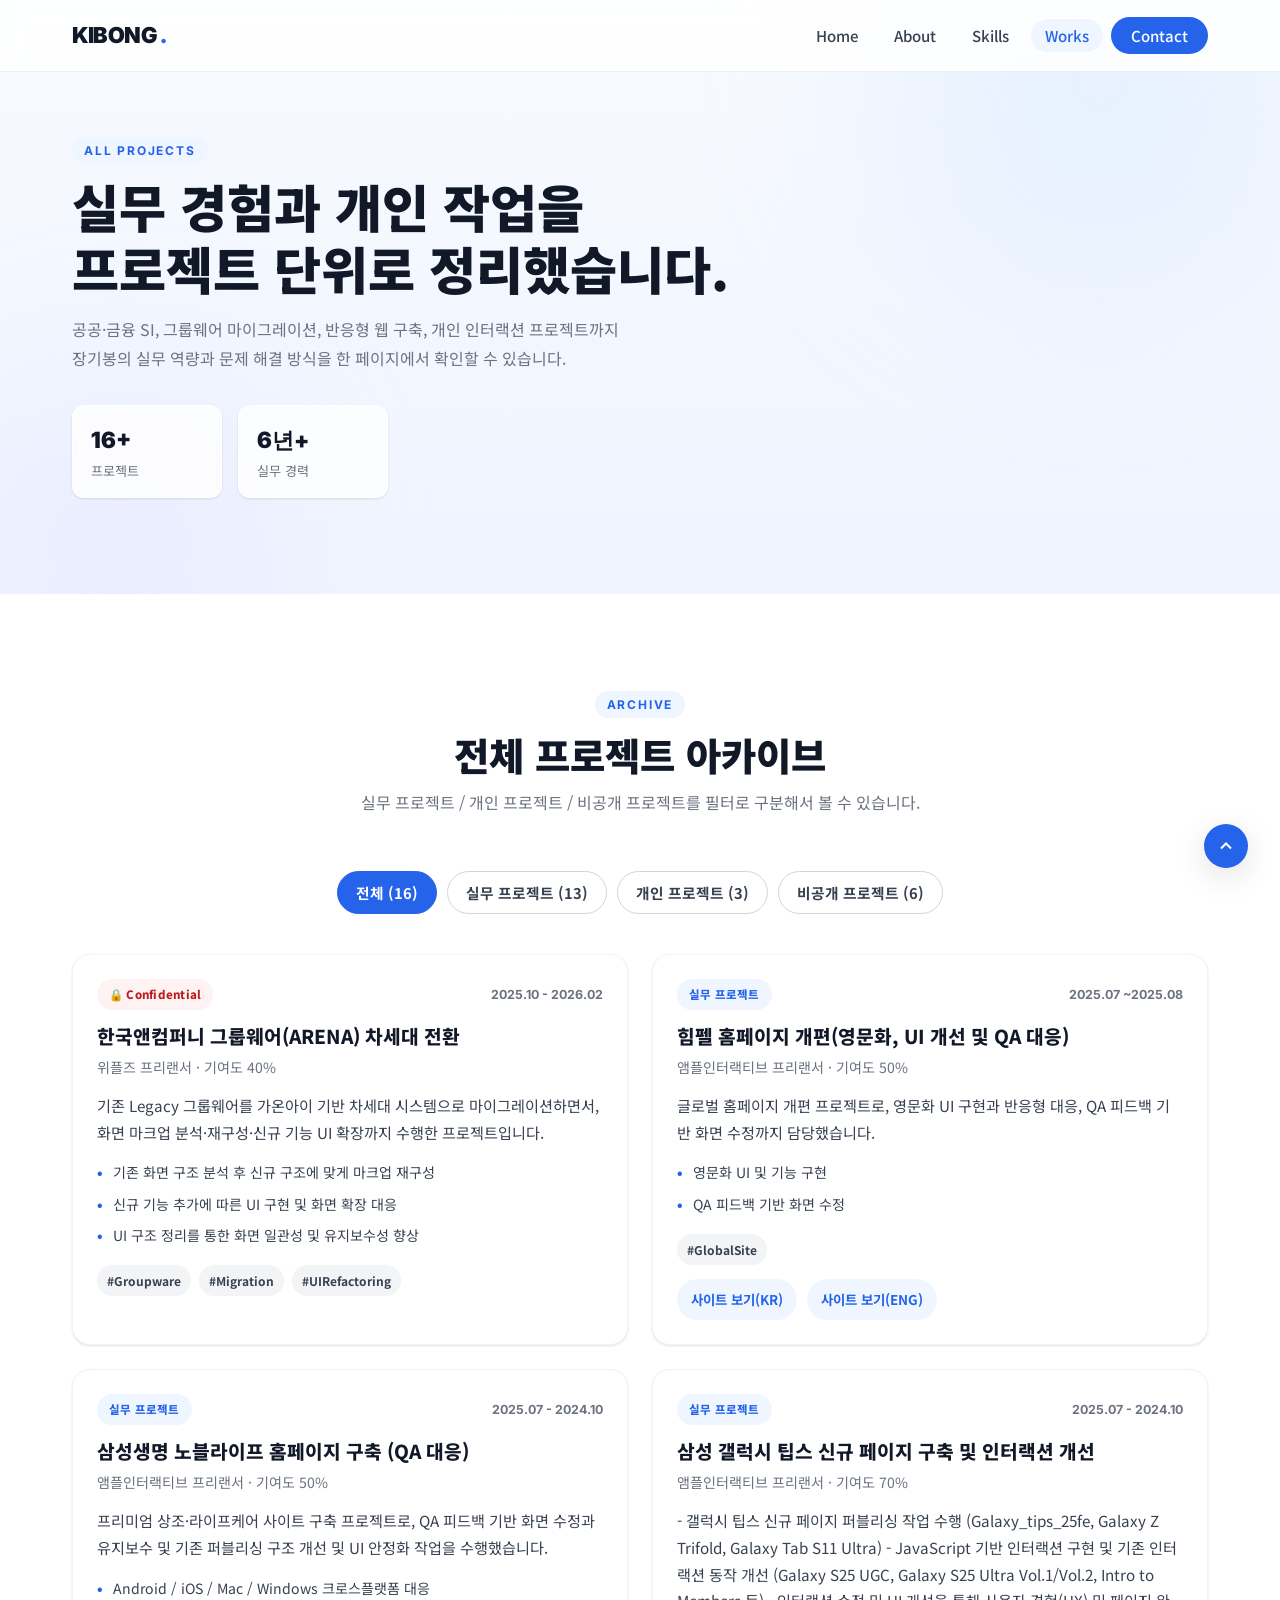
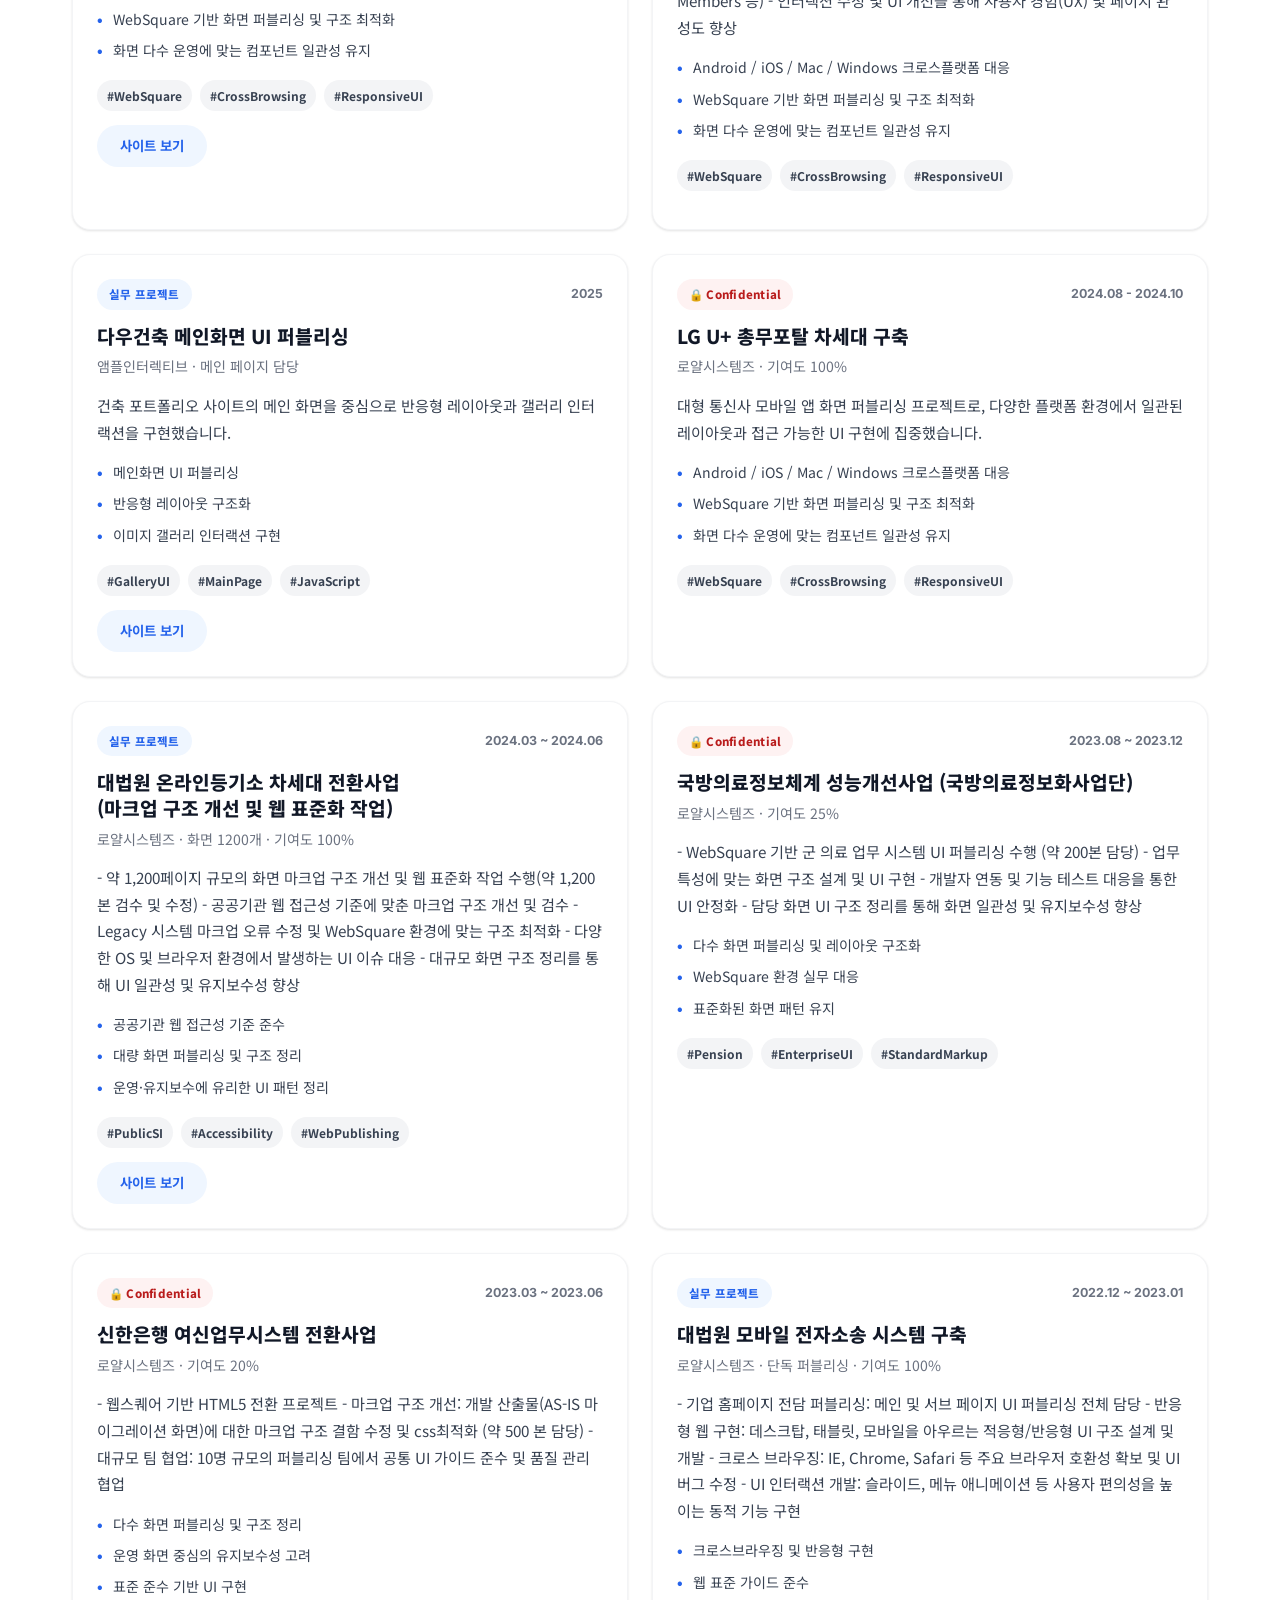
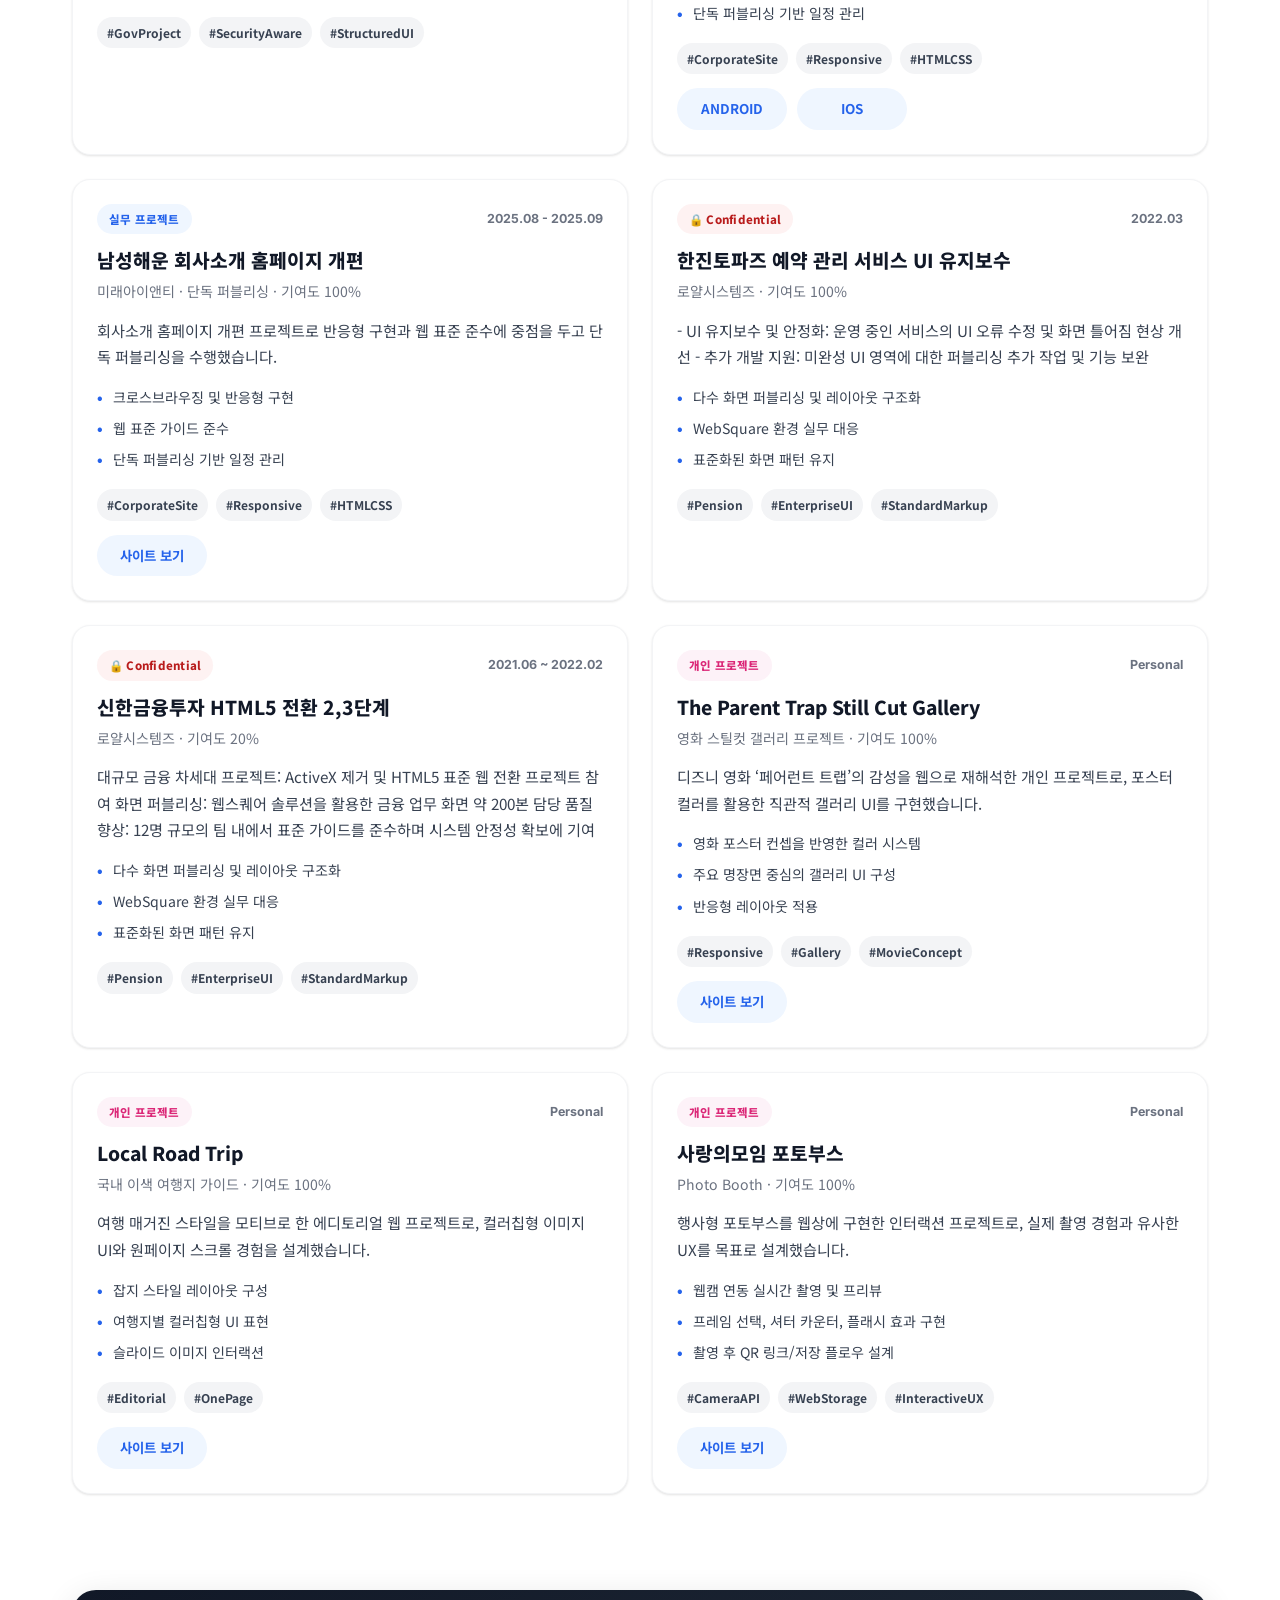
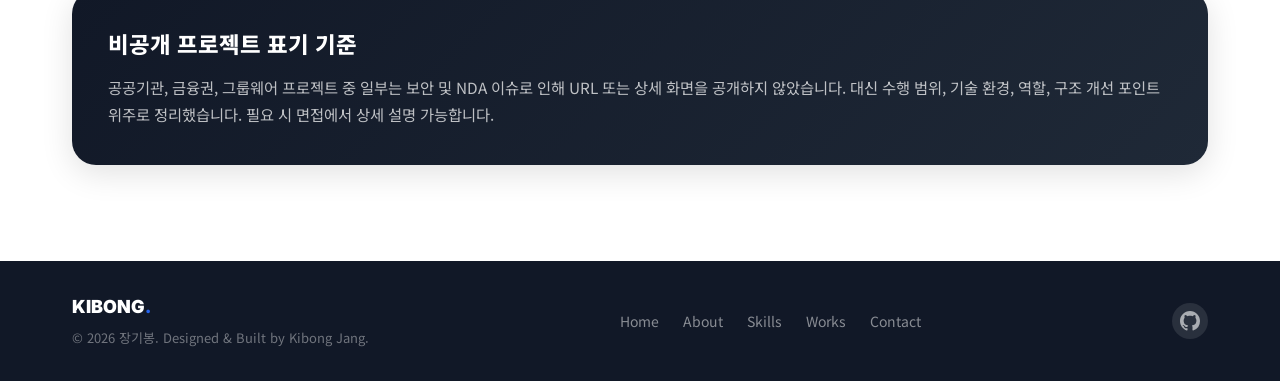
==== commit e24a50a4: "이미지 , 스타일 추가" ====
--- a/works.html
+++ b/works.html
@@ -20,7 +20,10 @@
         <header class="header" id="header" role="banner">
             <div class="container header__inner">
                 <a href="index.html" class="header__logo" aria-label="메인으로 이동">
-                    <span class="logo-text">KIBONG<span class="logo-dot">.</span></span>
+                    <span class="logo-text">
+                        KIBONG
+                        <span class="logo-dot">.</span>
+                    </span>
                 </a>
 
                 <nav class="header__nav" aria-label="주 메뉴">
@@ -759,26 +762,29 @@
             </section>
         </main>
 
+        <!-- =============================
+            FOOTER
+        ============================= -->
         <footer class="footer" role="contentinfo">
             <div class="container footer__inner">
                 <div class="footer__left">
-                    <a href="index.html" class="footer__logo" aria-label="메인으로 이동">
+                    <a href="#home" class="footer__logo" aria-label="메인으로 이동">
                         KIBONG<span class="logo-dot">.</span>
                     </a>
                     <p class="footer__copy">© 2026 장기봉. Designed &amp; Built by Kibong Jang.</p>
                 </div>
                 <nav class="footer__nav" aria-label="푸터 메뉴">
                     <ul role="list">
-                        <li><a href="index.html#home">Home</a></li>
-                        <li><a href="index.html#about">About</a></li>
-                        <li><a href="index.html#skills">Skills</a></li>
-                        <li><a href="works.html">Works</a></li>
-                        <li><a href="index.html#contact">Contact</a></li>
+                        <li><a href="#home">Home</a></li>
+                        <li><a href="#about">About</a></li>
+                        <li><a href="#skills">Skills</a></li>
+                        <li><a href="#works">Works</a></li>
+                        <li><a href="#contact">Contact</a></li>
                     </ul>
                 </nav>
                 <div class="footer__social">
                     <a
-                        href="https://github.com/"
+                        href="https://github.com/jangkibong"
                         target="_blank"
                         rel="noopener noreferrer"
                         class="social-link"
@@ -792,6 +798,7 @@
                             <path
                                 d="M12 0C5.37 0 0 5.37 0 12c0 5.31 3.435 9.795 8.205 11.385.6.105.825-.255.825-.57 0-.285-.015-1.23-.015-2.235-3.015.555-3.795-.735-4.035-1.41-.135-.345-.72-1.41-1.23-1.695-.42-.225-1.02-.78-.015-.795.945-.015 1.62.87 1.845 1.23 1.08 1.815 2.805 1.305 3.495.99.105-.78.42-1.305.765-1.605-2.67-.3-5.46-1.335-5.46-5.925 0-1.305.465-2.385 1.23-3.225-.12-.3-.54-1.53.12-3.18 0 0 1.005-.315 3.3 1.23.96-.27 1.98-.405 3-.405s2.04.135 3 .405c2.295-1.56 3.3-1.23 3.3-1.23.66 1.65.24 2.88.12 3.18.765.84 1.23 1.905 1.23 3.225 0 4.605-2.805 5.625-5.475 5.925.435.375.81 1.095.81 2.22 0 1.605-.015 2.895-.015 3.3 0 .315.225.69.825.57A12.02 12.02 0 0024 12c0-6.63-5.37-12-12-12z" />
                         </svg>
+                        <span class="sr-only">장기봉 GitHub</span>
                     </a>
                 </div>
             </div>
--- a/style.css
+++ b/style.css
@@ -109,6 +109,21 @@
 /* =============================================
    02. 공통 유틸리티
 ============================================= */
+.sr-only {
+    position: absolute;
+    width: 1px;
+    height: 1px;
+    padding: 0;
+    left: -9999px;
+    overflow: hidden;
+    clip: rect(0, 0, 0, 0);
+    white-space: nowrap;
+    border: 0;
+}
+.hide {
+    display: none !important;
+}
+
 .container {
     max-width: var(--container-max);
     margin: 0 auto;
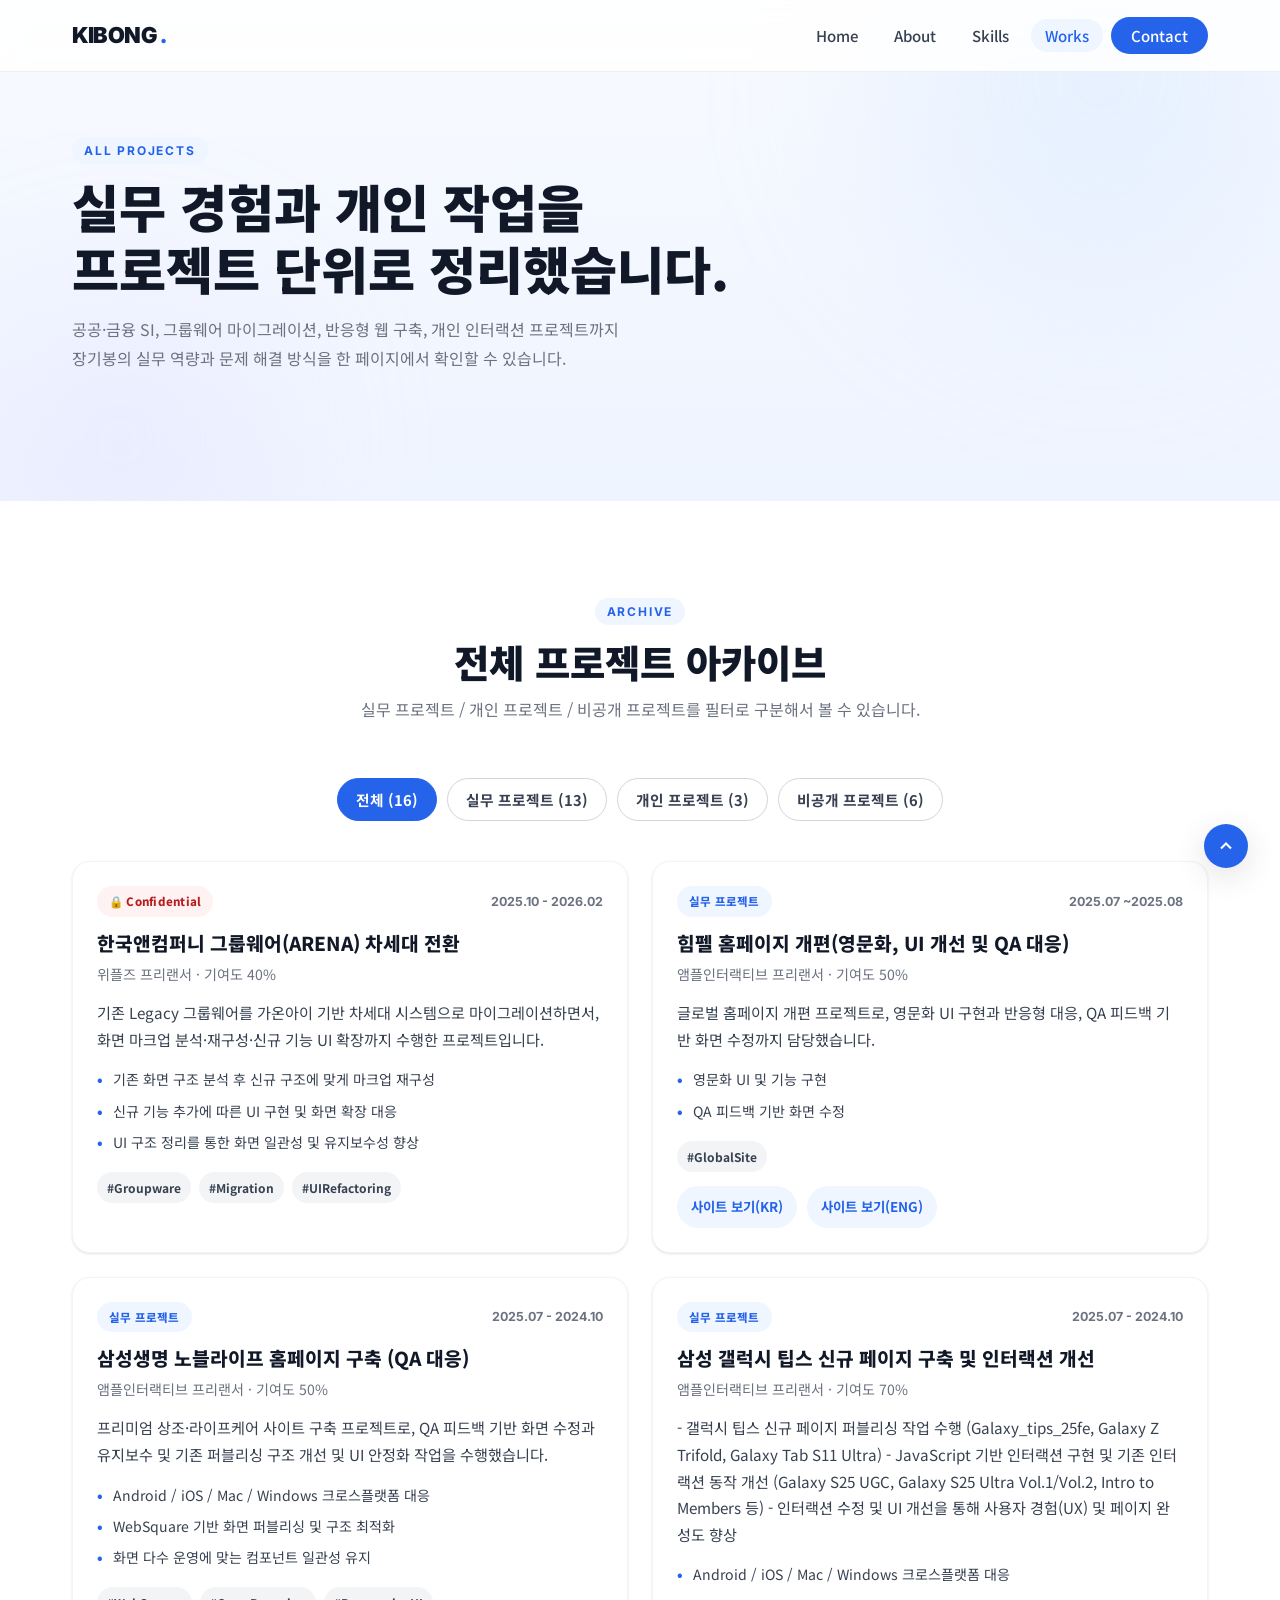
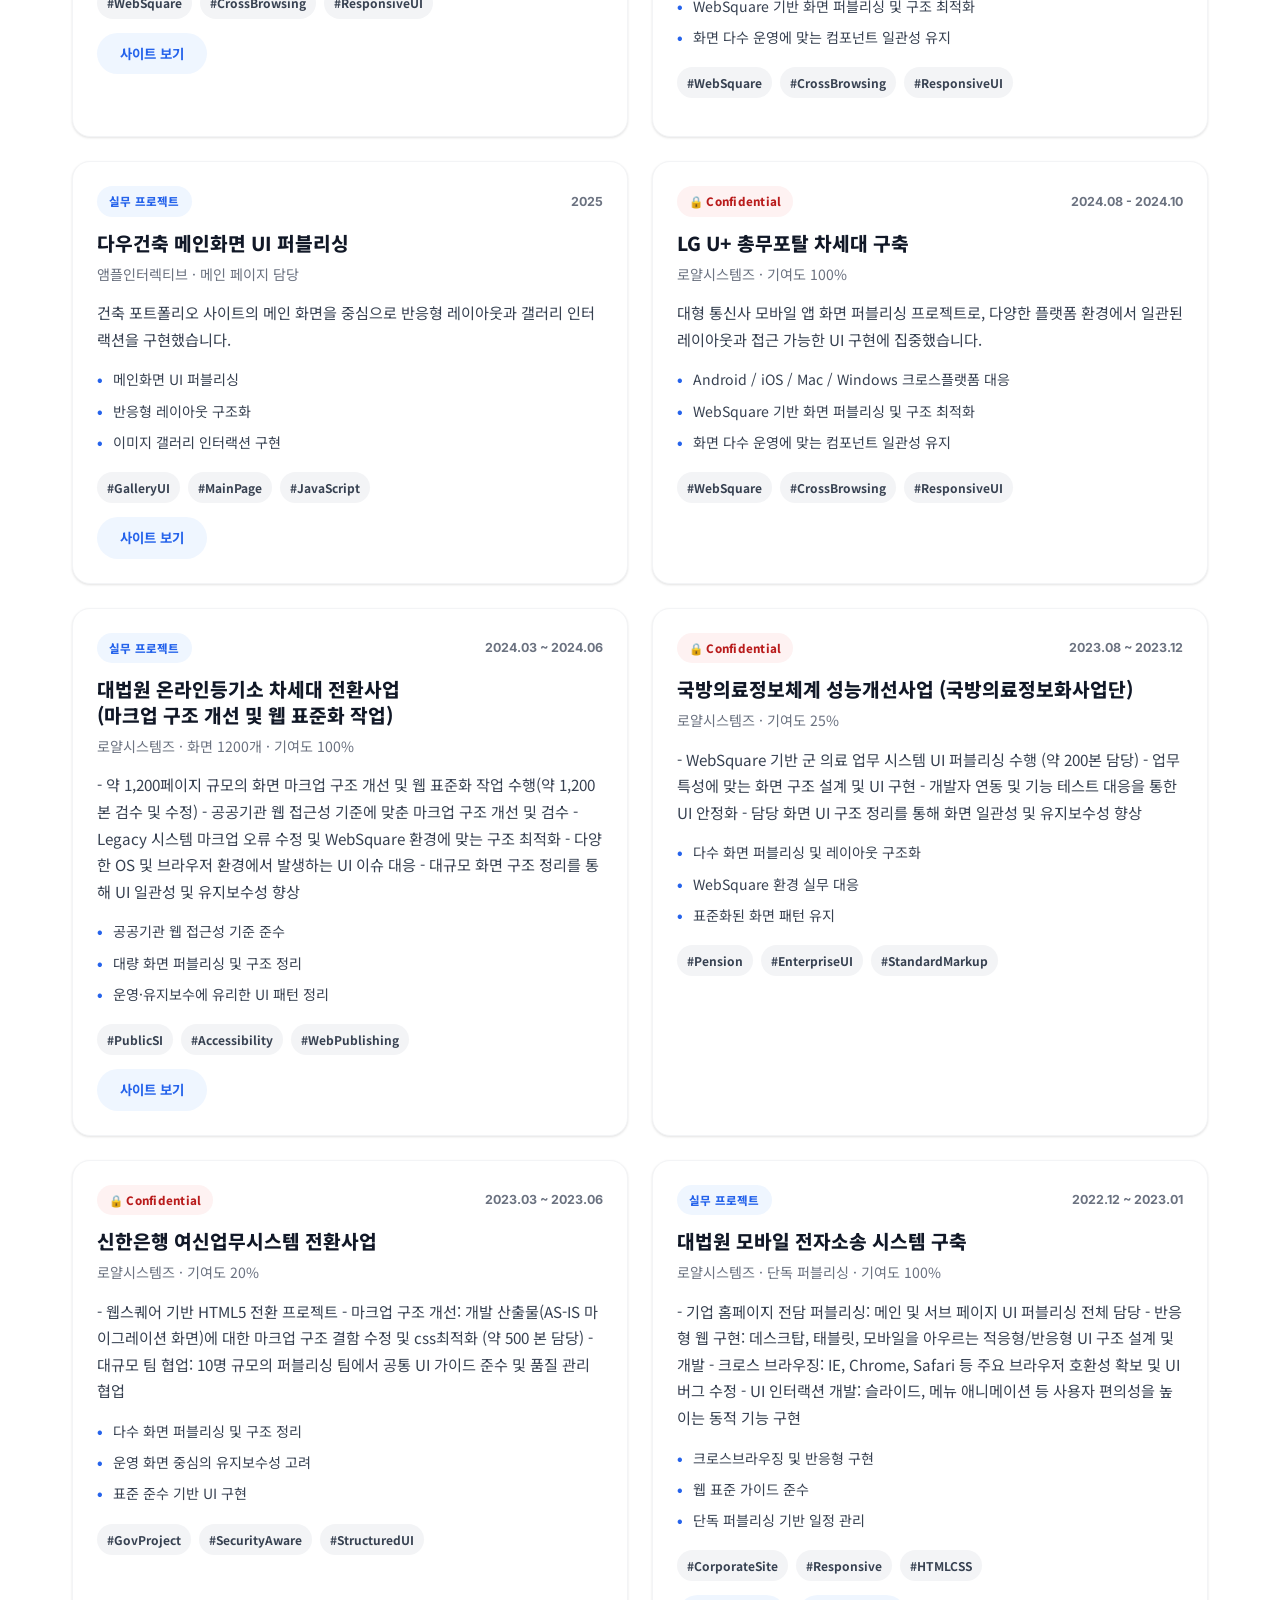
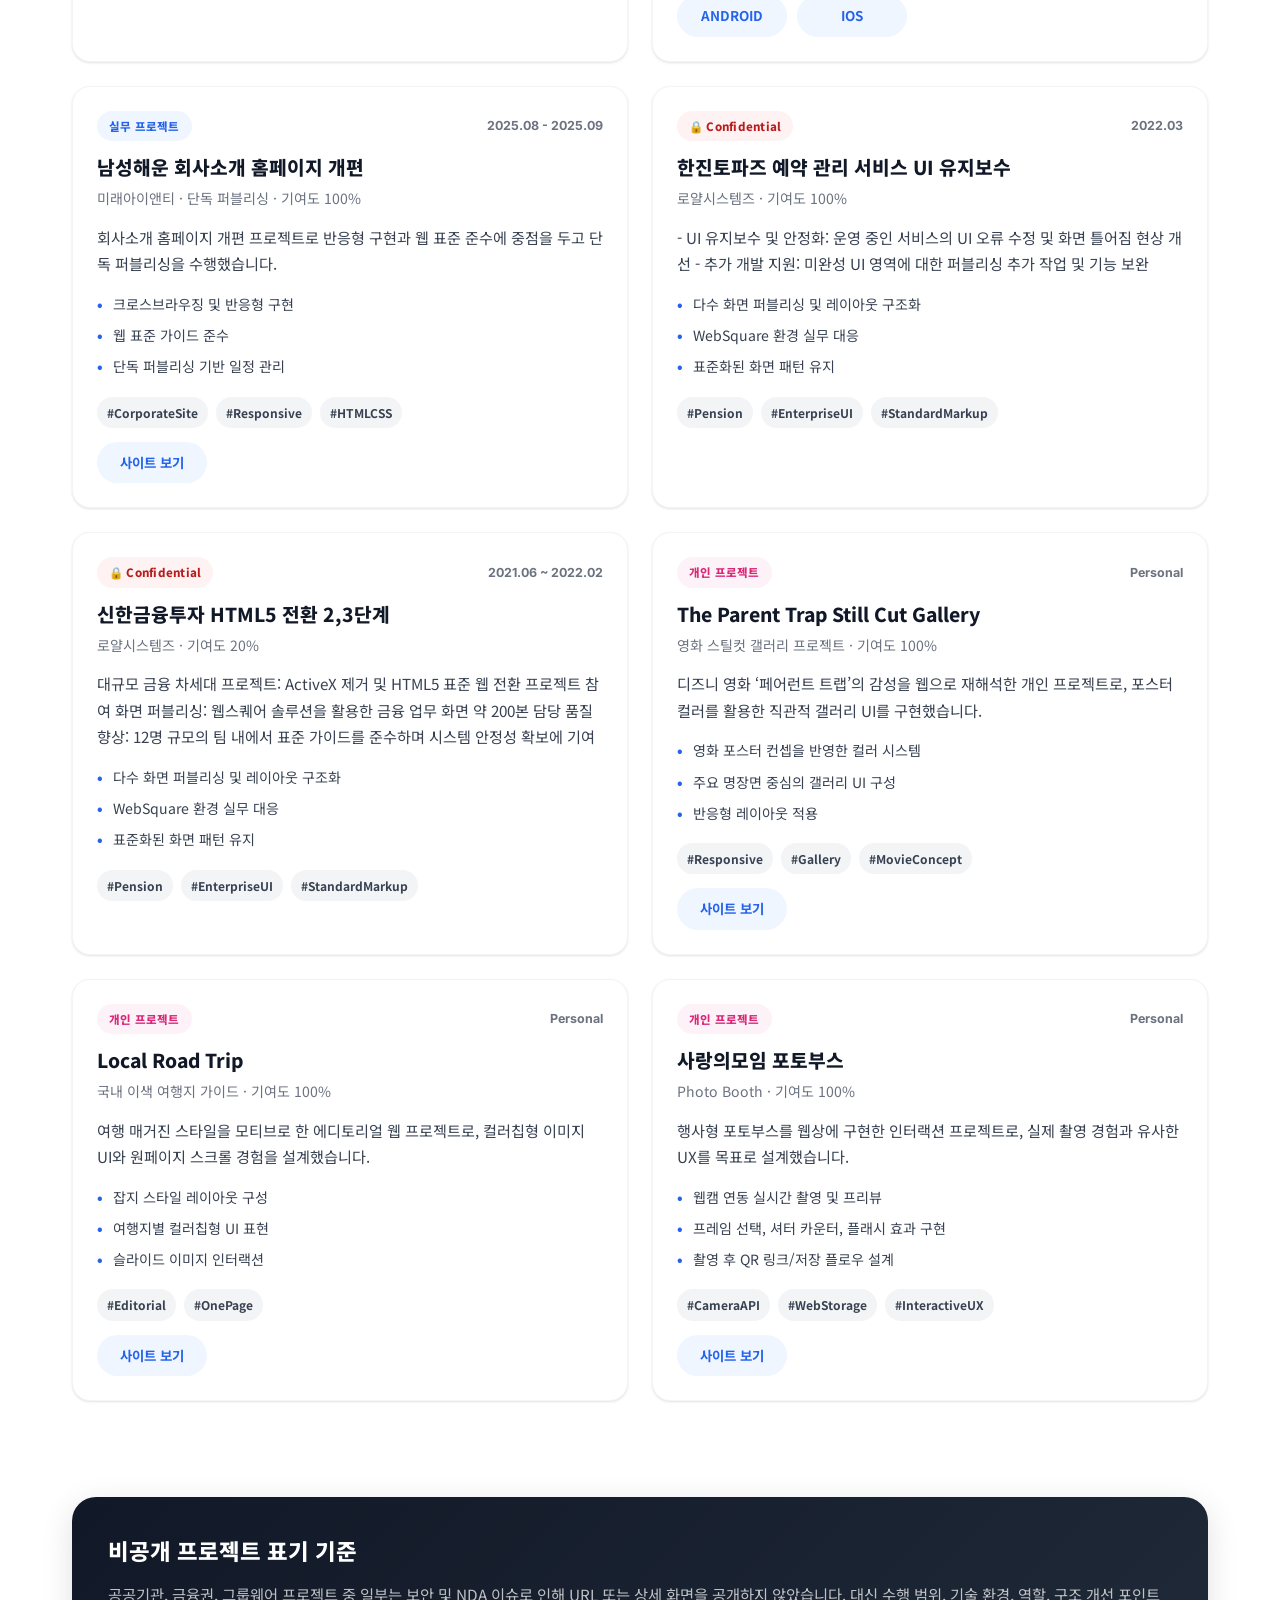
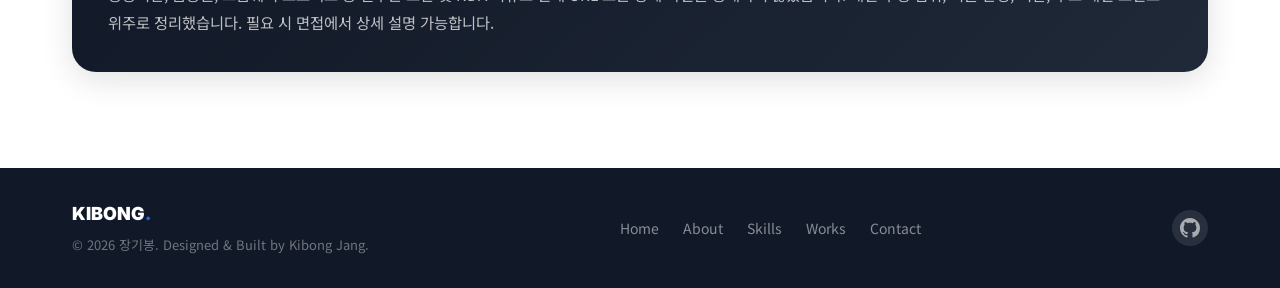
==== commit c8d66ba8: "works 페이지 수정" ====
--- a/works.html
+++ b/works.html
@@ -81,14 +81,14 @@
                             장기봉의 실무 역량과 문제 해결 방식을 한 페이지에서 확인할 수 있습니다.
                         </p>
 
-                        <div class="works-hero__meta" role="list" aria-label="프로젝트 통계">
+                        <div class="works-hero__meta hide" role="list" aria-label="프로젝트 통계">
                             <div class="works-hero__meta-item" role="listitem">
                                 <strong>16+</strong>
                                 <span>프로젝트</span>
                             </div>
                             <div class="works-hero__meta-item" role="listitem">
                                 <strong>6년+</strong>
-                                <span>실무 경력</span>
+                                <span>실무 경력(디자인너 + 퍼블리셔)</span>
                             </div>
                         </div>
                     </div>
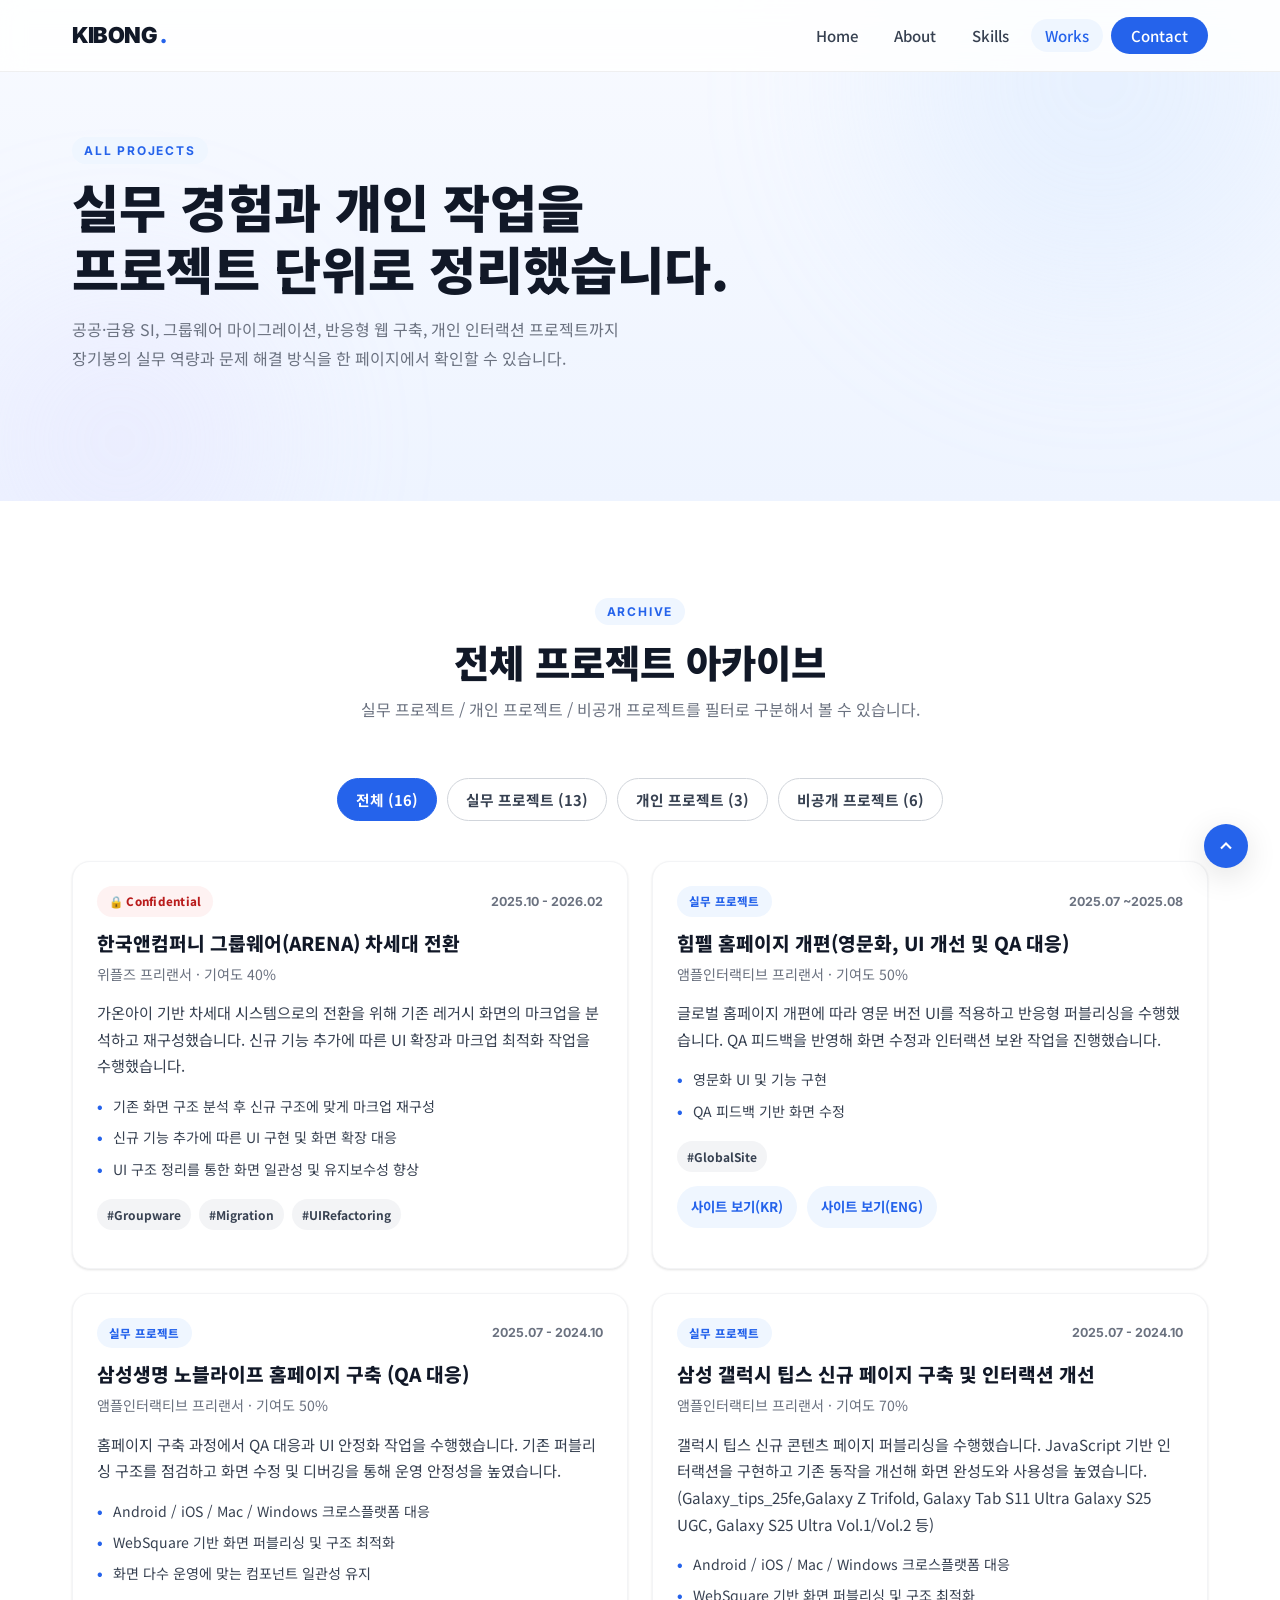
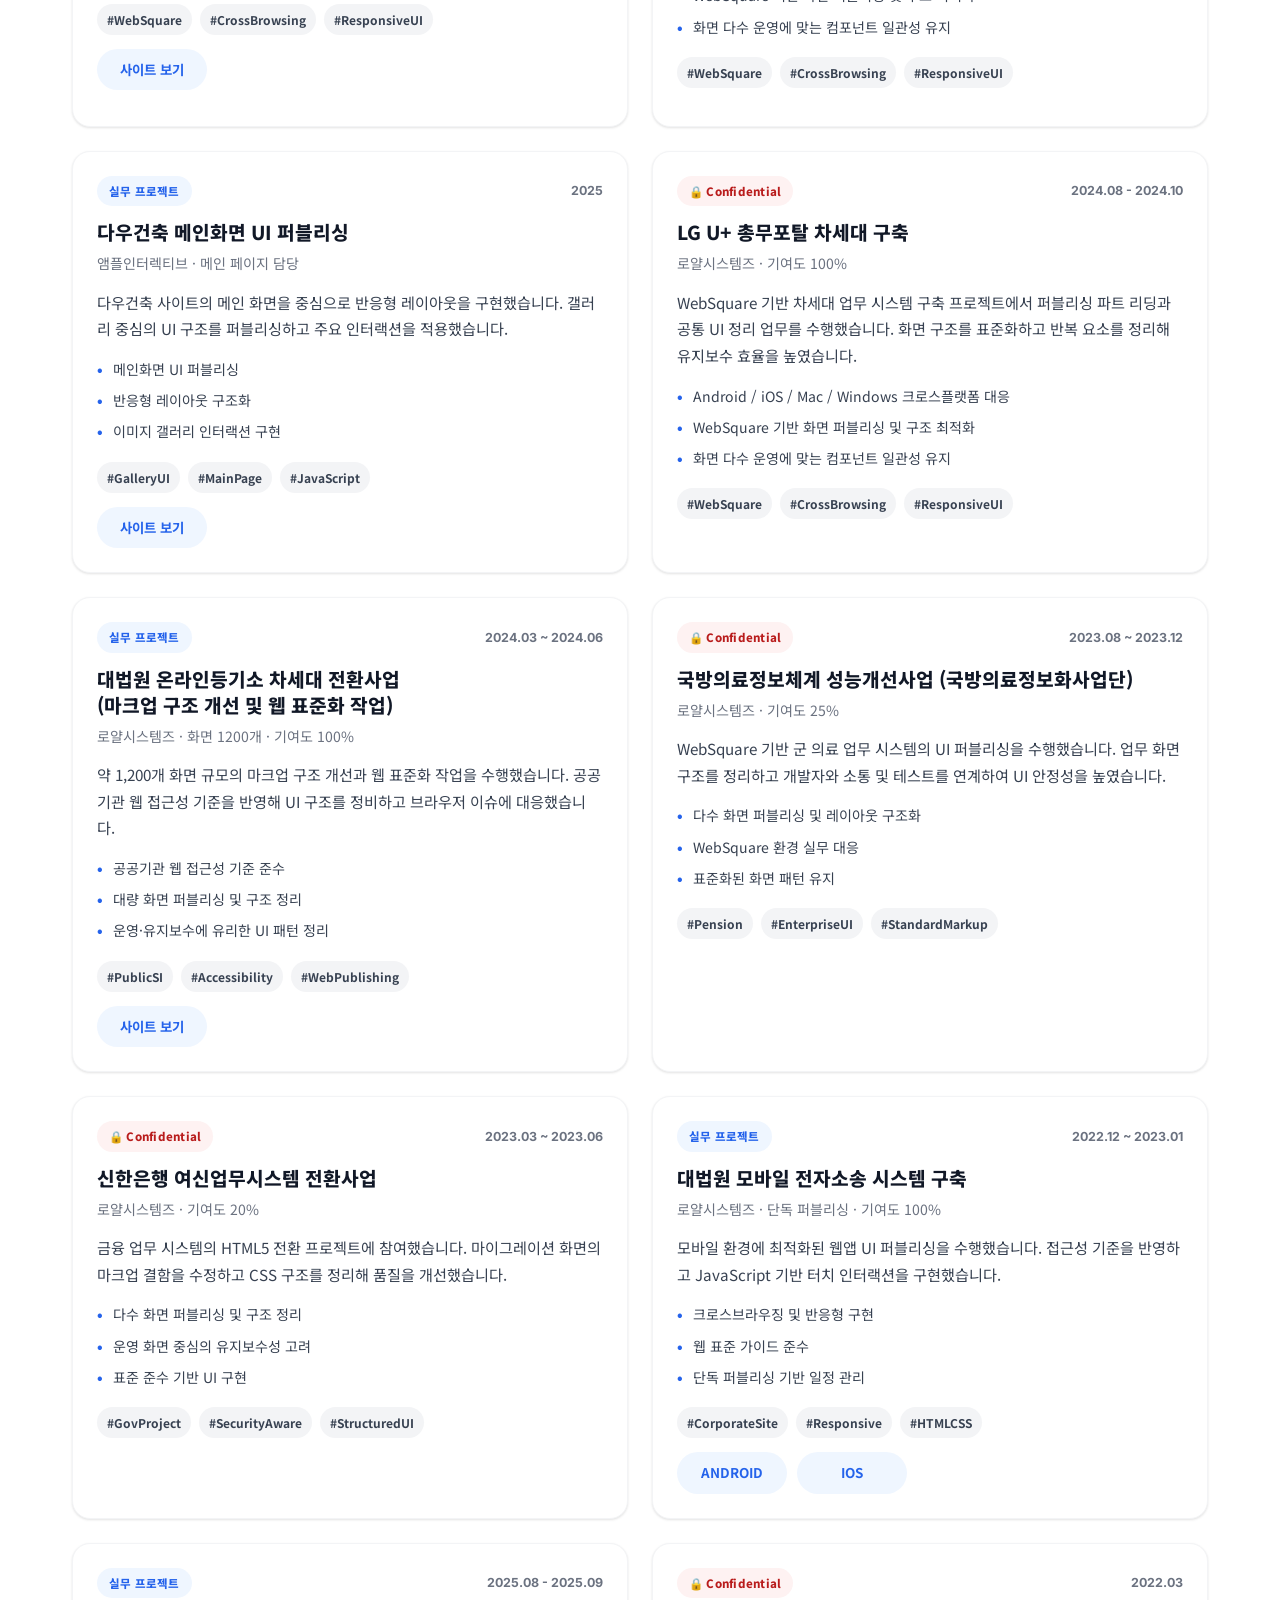
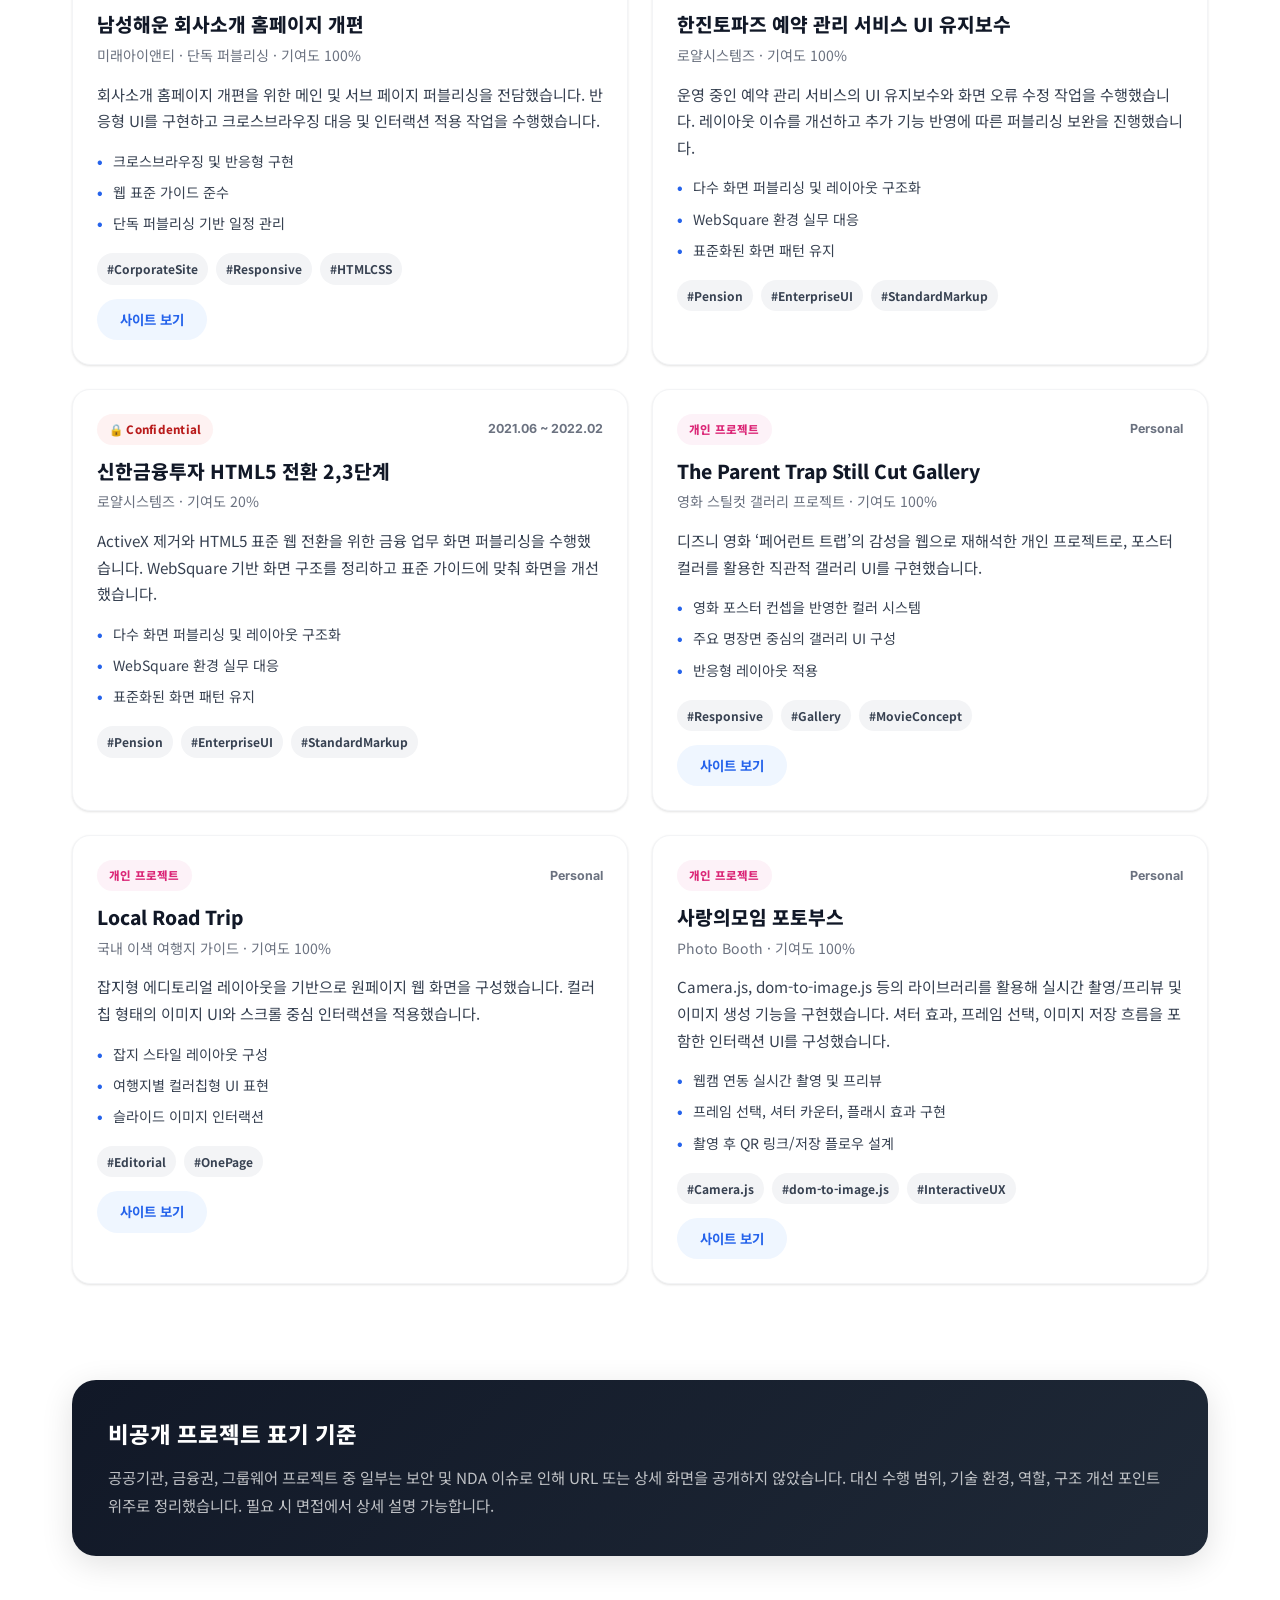
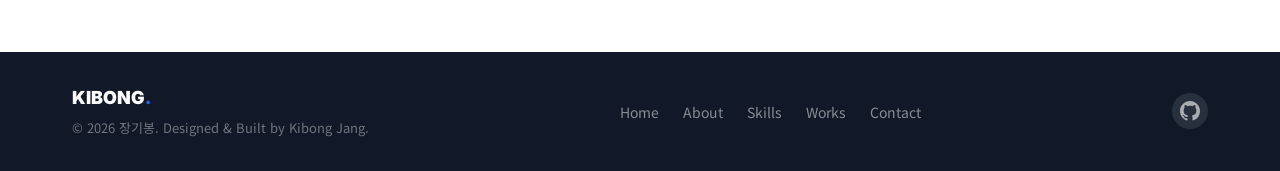
==== commit 02ded812: "태그 수정" ====
--- a/works.html
+++ b/works.html
@@ -161,9 +161,9 @@
                             </h3>
                             <p class="project-card__subtitle">위플즈 프리랜서 · 기여도 40%</p>
                             <p class="project-card__desc">
-                                기존 Legacy 그룹웨어를 가온아이 기반 차세대 시스템으로
-                                마이그레이션하면서, 화면 마크업 분석·재구성·신규 기능 UI 확장까지
-                                수행한 프로젝트입니다.
+                                가온아이 기반 차세대 시스템으로의 전환을 위해 기존 레거시 화면의
+                                마크업을 분석하고 재구성했습니다. 신규 기능 추가에 따른 UI 확장과
+                                마크업 최적화 작업을 수행했습니다.
                             </p>
                             <ul class="project-card__list" role="list">
                                 <li>기존 화면 구조 분석 후 신규 구조에 맞게 마크업 재구성</li>
@@ -194,8 +194,9 @@
                                 앰플인터랙티브 프리랜서 · 기여도 50%
                             </p>
                             <p class="project-card__desc">
-                                글로벌 홈페이지 개편 프로젝트로, 영문화 UI 구현과 반응형 대응, QA
-                                피드백 기반 화면 수정까지 담당했습니다.
+                                글로벌 홈페이지 개편에 따라 영문 버전 UI를 적용하고 반응형
+                                퍼블리싱을 수행했습니다. QA 피드백을 반영해 화면 수정과 인터랙션
+                                보완 작업을 진행했습니다.
                             </p>
                             <ul class="project-card__list" role="list">
                                 <li>영문화 UI 및 기능 구현</li>
@@ -237,9 +238,9 @@
                                 앰플인터랙티브 프리랜서 · 기여도 50%
                             </p>
                             <p class="project-card__desc">
-                                프리미엄 상조·라이프케어 사이트 구축 프로젝트로, QA 피드백 기반 화면
-                                수정과 유지보수 및 기존 퍼블리싱 구조 개선 및 UI 안정화 작업을
-                                수행했습니다.
+                                홈페이지 구축 과정에서 QA 대응과 UI 안정화 작업을 수행했습니다. 기존
+                                퍼블리싱 구조를 점검하고 화면 수정 및 디버깅을 통해 운영 안정성을
+                                높였습니다.
                             </p>
                             <ul class="project-card__list" role="list">
                                 <li>Android / iOS / Mac / Windows 크로스플랫폼 대응</li>
@@ -278,11 +279,10 @@
                                 앰플인터랙티브 프리랜서 · 기여도 70%
                             </p>
                             <p class="project-card__desc">
-                                - 갤럭시 팁스 신규 페이지 퍼블리싱 작업 수행 (Galaxy_tips_25fe,
-                                Galaxy Z Trifold, Galaxy Tab S11 Ultra) - JavaScript 기반 인터랙션
-                                구현 및 기존 인터랙션 동작 개선 (Galaxy S25 UGC, Galaxy S25 Ultra
-                                Vol.1/Vol.2, Intro to Members 등) - 인터랙션 수정 및 UI 개선을 통해
-                                사용자 경험(UX) 및 페이지 완성도 향상
+                                갤럭시 팁스 신규 콘텐츠 페이지 퍼블리싱을 수행했습니다. JavaScript
+                                기반 인터랙션을 구현하고 기존 동작을 개선해 화면 완성도와 사용성을
+                                높였습니다. (Galaxy_tips_25fe,Galaxy Z Trifold, Galaxy Tab S11 Ultra
+                                Galaxy S25 UGC, Galaxy S25 Ultra Vol.1/Vol.2 등)
                             </p>
                             <ul class="project-card__list" role="list">
                                 <li>Android / iOS / Mac / Windows 크로스플랫폼 대응</li>
@@ -311,8 +311,9 @@
                             </h3>
                             <p class="project-card__subtitle">앰플인터렉티브 · 메인 페이지 담당</p>
                             <p class="project-card__desc">
-                                건축 포트폴리오 사이트의 메인 화면을 중심으로 반응형 레이아웃과
-                                갤러리 인터랙션을 구현했습니다.
+                                다우건축 사이트의 메인 화면을 중심으로 반응형 레이아웃을
+                                구현했습니다. 갤러리 중심의 UI 구조를 퍼블리싱하고 주요 인터랙션을
+                                적용했습니다.
                             </p>
                             <ul class="project-card__list" role="list">
                                 <li>메인화면 UI 퍼블리싱</li>
@@ -349,8 +350,9 @@
                             </h3>
                             <p class="project-card__subtitle">로얄시스템즈 · 기여도 100%</p>
                             <p class="project-card__desc">
-                                대형 통신사 모바일 앱 화면 퍼블리싱 프로젝트로, 다양한 플랫폼
-                                환경에서 일관된 레이아웃과 접근 가능한 UI 구현에 집중했습니다.
+                                WebSquare 기반 차세대 업무 시스템 구축 프로젝트에서 퍼블리싱 파트
+                                리딩과 공통 UI 정리 업무를 수행했습니다. 화면 구조를 표준화하고 반복
+                                요소를 정리해 유지보수 효율을 높였습니다.
                             </p>
                             <ul class="project-card__list" role="list">
                                 <li>Android / iOS / Mac / Windows 크로스플랫폼 대응</li>
@@ -382,12 +384,9 @@
                                 로얄시스템즈 · 화면 1200개 · 기여도 100%
                             </p>
                             <p class="project-card__desc">
-                                - 약 1,200페이지 규모의 화면 마크업 구조 개선 및 웹 표준화 작업
-                                수행(약 1,200 본 검수 및 수정) - 공공기관 웹 접근성 기준에 맞춘
-                                마크업 구조 개선 및 검수 - Legacy 시스템 마크업 오류 수정 및
-                                WebSquare 환경에 맞는 구조 최적화 - 다양한 OS 및 브라우저 환경에서
-                                발생하는 UI 이슈 대응 - 대규모 화면 구조 정리를 통해 UI 일관성 및
-                                유지보수성 향상
+                                약 1,200개 화면 규모의 마크업 구조 개선과 웹 표준화 작업을
+                                수행했습니다. 공공기관 웹 접근성 기준을 반영해 UI 구조를 정비하고
+                                브라우저 이슈에 대응했습니다.
                             </p>
                             <ul class="project-card__list" role="list">
                                 <li>공공기관 웹 접근성 기준 준수</li>
@@ -425,10 +424,9 @@
                             </h3>
                             <p class="project-card__subtitle">로얄시스템즈 · 기여도 25%</p>
                             <p class="project-card__desc">
-                                - WebSquare 기반 군 의료 업무 시스템 UI 퍼블리싱 수행 (약 200본
-                                담당) - 업무 특성에 맞는 화면 구조 설계 및 UI 구현 - 개발자 연동 및
-                                기능 테스트 대응을 통한 UI 안정화 - 담당 화면 UI 구조 정리를 통해
-                                화면 일관성 및 유지보수성 향상
+                                WebSquare 기반 군 의료 업무 시스템의 UI 퍼블리싱을 수행했습니다.
+                                업무 화면 구조를 정리하고 개발자와 소통 및 테스트를 연계하여 UI
+                                안정성을 높였습니다.
                             </p>
                             <ul class="project-card__list" role="list">
                                 <li>다수 화면 퍼블리싱 및 레이아웃 구조화</li>
@@ -457,10 +455,8 @@
                             </h3>
                             <p class="project-card__subtitle">로얄시스템즈 · 기여도 20%</p>
                             <p class="project-card__desc">
-                                - 웹스퀘어 기반 HTML5 전환 프로젝트 - 마크업 구조 개선: 개발
-                                산출물(AS-IS 마이그레이션 화면)에 대한 마크업 구조 결함 수정 및
-                                css최적화 (약 500 본 담당) - 대규모 팀 협업: 10명 규모의 퍼블리싱
-                                팀에서 공통 UI 가이드 준수 및 품질 관리 협업
+                                금융 업무 시스템의 HTML5 전환 프로젝트에 참여했습니다. 마이그레이션
+                                화면의 마크업 결함을 수정하고 CSS 구조를 정리해 품질을 개선했습니다.
                             </p>
                             <ul class="project-card__list" role="list">
                                 <li>다수 화면 퍼블리싱 및 구조 정리</li>
@@ -491,12 +487,8 @@
                                 로얄시스템즈 · 단독 퍼블리싱 · 기여도 100%
                             </p>
                             <p class="project-card__desc">
-                                - 기업 홈페이지 전담 퍼블리싱: 메인 및 서브 페이지 UI 퍼블리싱 전체
-                                담당 - 반응형 웹 구현: 데스크탑, 태블릿, 모바일을 아우르는
-                                적응형/반응형 UI 구조 설계 및 개발 - 크로스 브라우징: IE, Chrome,
-                                Safari 등 주요 브라우저 호환성 확보 및 UI 버그 수정 - UI 인터랙션
-                                개발: 슬라이드, 메뉴 애니메이션 등 사용자 편의성을 높이는 동적 기능
-                                구현
+                                모바일 환경에 최적화된 웹앱 UI 퍼블리싱을 수행했습니다. 접근성
+                                기준을 반영하고 JavaScript 기반 터치 인터랙션을 구현했습니다.
                             </p>
                             <ul class="project-card__list" role="list">
                                 <li>크로스브라우징 및 반응형 구현</li>
@@ -541,8 +533,9 @@
                                 미래아이앤티 · 단독 퍼블리싱 · 기여도 100%
                             </p>
                             <p class="project-card__desc">
-                                회사소개 홈페이지 개편 프로젝트로 반응형 구현과 웹 표준 준수에
-                                중점을 두고 단독 퍼블리싱을 수행했습니다.
+                                회사소개 홈페이지 개편을 위한 메인 및 서브 페이지 퍼블리싱을
+                                전담했습니다. 반응형 UI를 구현하고 크로스브라우징 대응 및 인터랙션
+                                적용 작업을 수행했습니다.
                             </p>
                             <ul class="project-card__list" role="list">
                                 <li>크로스브라우징 및 반응형 구현</li>
@@ -579,9 +572,9 @@
                             </h3>
                             <p class="project-card__subtitle">로얄시스템즈 · 기여도 100%</p>
                             <p class="project-card__desc">
-                                - UI 유지보수 및 안정화: 운영 중인 서비스의 UI 오류 수정 및 화면
-                                틀어짐 현상 개선 - 추가 개발 지원: 미완성 UI 영역에 대한 퍼블리싱
-                                추가 작업 및 기능 보완
+                                운영 중인 예약 관리 서비스의 UI 유지보수와 화면 오류 수정 작업을
+                                수행했습니다. 레이아웃 이슈를 개선하고 추가 기능 반영에 따른
+                                퍼블리싱 보완을 진행했습니다.
                             </p>
                             <ul class="project-card__list" role="list">
                                 <li>다수 화면 퍼블리싱 및 레이아웃 구조화</li>
@@ -610,10 +603,9 @@
                             </h3>
                             <p class="project-card__subtitle">로얄시스템즈 · 기여도 20%</p>
                             <p class="project-card__desc">
-                                대규모 금융 차세대 프로젝트: ActiveX 제거 및 HTML5 표준 웹 전환
-                                프로젝트 참여 화면 퍼블리싱: 웹스퀘어 솔루션을 활용한 금융 업무 화면
-                                약 200본 담당 품질 향상: 12명 규모의 팀 내에서 표준 가이드를
-                                준수하며 시스템 안정성 확보에 기여
+                                ActiveX 제거와 HTML5 표준 웹 전환을 위한 금융 업무 화면 퍼블리싱을
+                                수행했습니다. WebSquare 기반 화면 구조를 정리하고 표준 가이드에 맞춰
+                                화면을 개선했습니다.
                             </p>
                             <ul class="project-card__list" role="list">
                                 <li>다수 화면 퍼블리싱 및 레이아웃 구조화</li>
@@ -684,8 +676,9 @@
                                 국내 이색 여행지 가이드 · 기여도 100%
                             </p>
                             <p class="project-card__desc">
-                                여행 매거진 스타일을 모티브로 한 에디토리얼 웹 프로젝트로, 컬러칩형
-                                이미지 UI와 원페이지 스크롤 경험을 설계했습니다.
+                                잡지형 에디토리얼 레이아웃을 기반으로 원페이지 웹 화면을
+                                구성했습니다. 컬러칩 형태의 이미지 UI와 스크롤 중심 인터랙션을
+                                적용했습니다.
                             </p>
                             <ul class="project-card__list" role="list">
                                 <li>잡지 스타일 레이아웃 구성</li>
@@ -721,8 +714,9 @@
                             </h3>
                             <p class="project-card__subtitle">Photo Booth · 기여도 100%</p>
                             <p class="project-card__desc">
-                                행사형 포토부스를 웹상에 구현한 인터랙션 프로젝트로, 실제 촬영
-                                경험과 유사한 UX를 목표로 설계했습니다.
+                                Camera.js, dom-to-image.js 등의 라이브러리를 활용해 실시간
+                                촬영/프리뷰 및 이미지 생성 기능을 구현했습니다. 셔터 효과, 프레임
+                                선택, 이미지 저장 흐름을 포함한 인터랙션 UI를 구성했습니다.
                             </p>
                             <ul class="project-card__list" role="list">
                                 <li>웹캠 연동 실시간 촬영 및 프리뷰</li>
@@ -730,8 +724,9 @@
                                 <li>촬영 후 QR 링크/저장 플로우 설계</li>
                             </ul>
                             <div class="project-card__tags">
-                                <span>#CameraAPI</span>
-                                <span>#WebStorage</span>
+                                <span>#Camera.js</span>
+                                <span>#dom-to-image.js</span>
+                                <!-- <span>#WebStorage</span> -->
                                 <span>#InteractiveUX</span>
                             </div>
                             <div class="project-card__links">
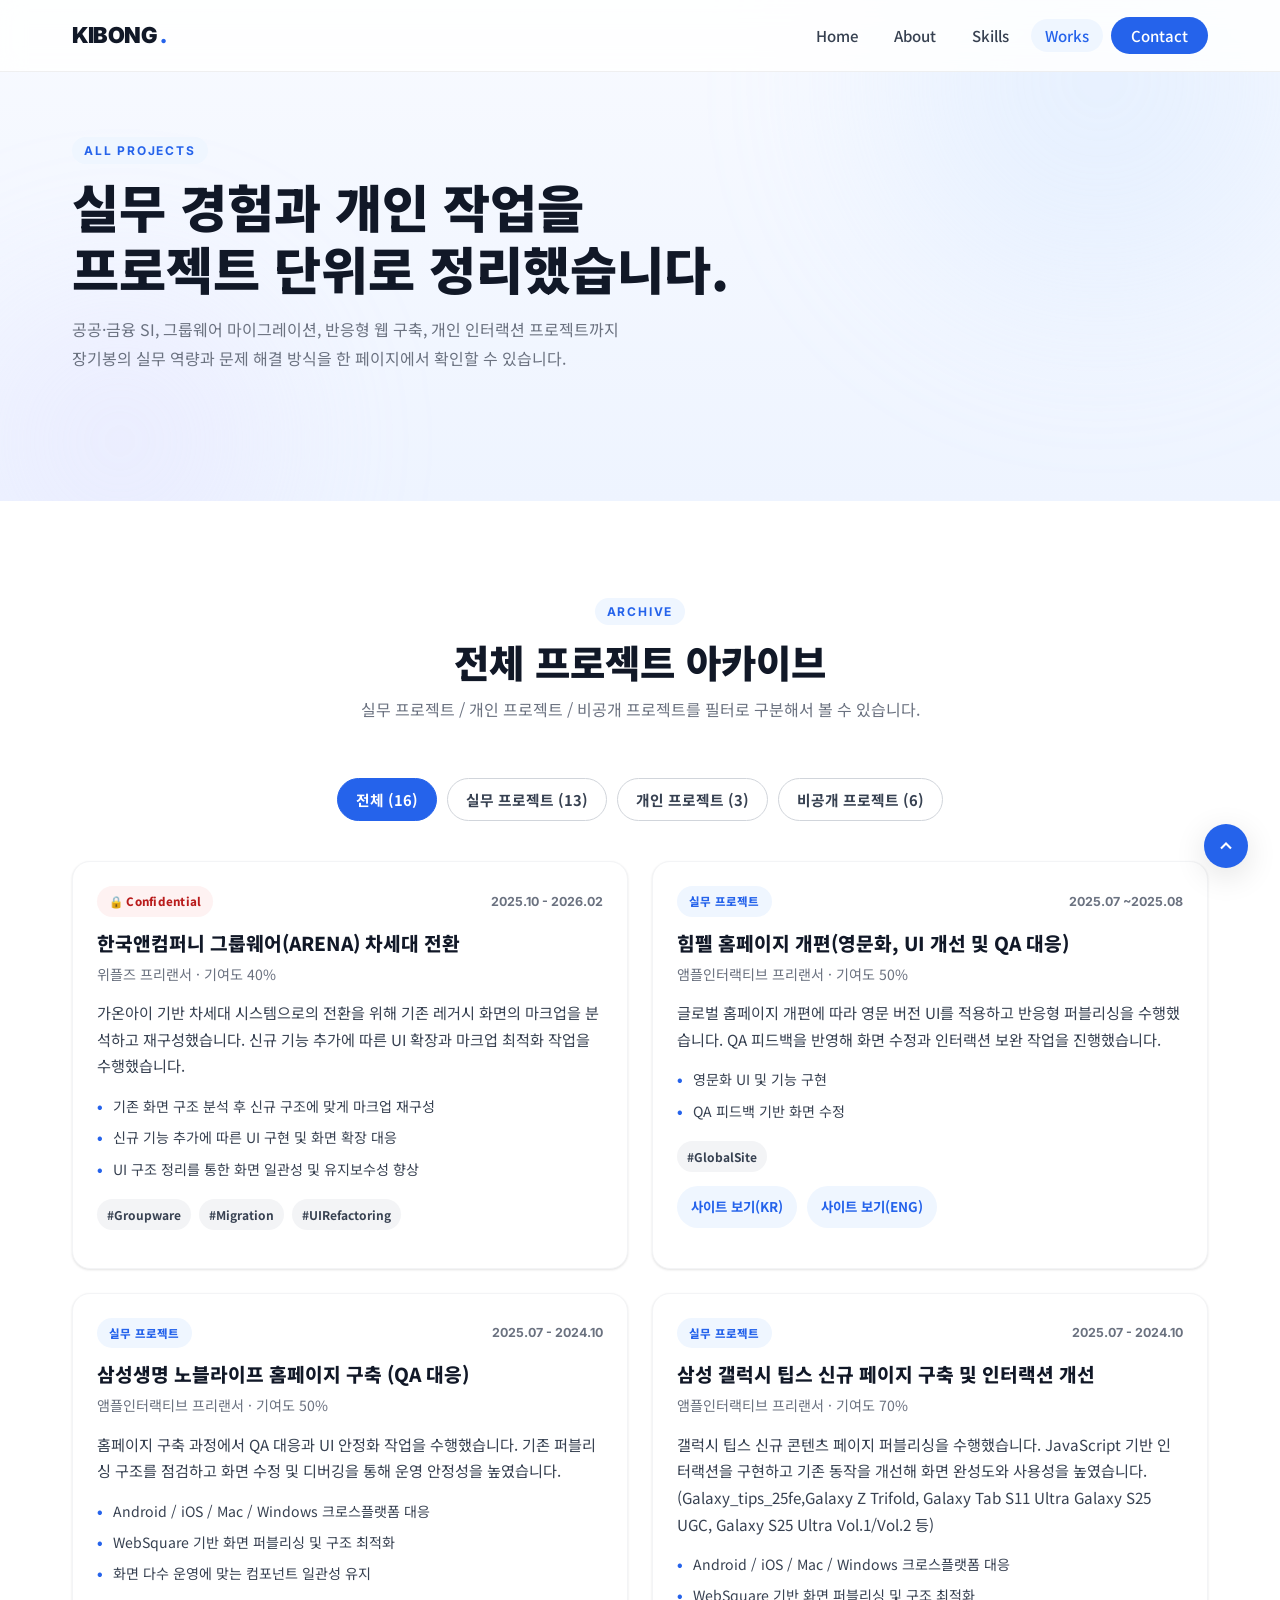
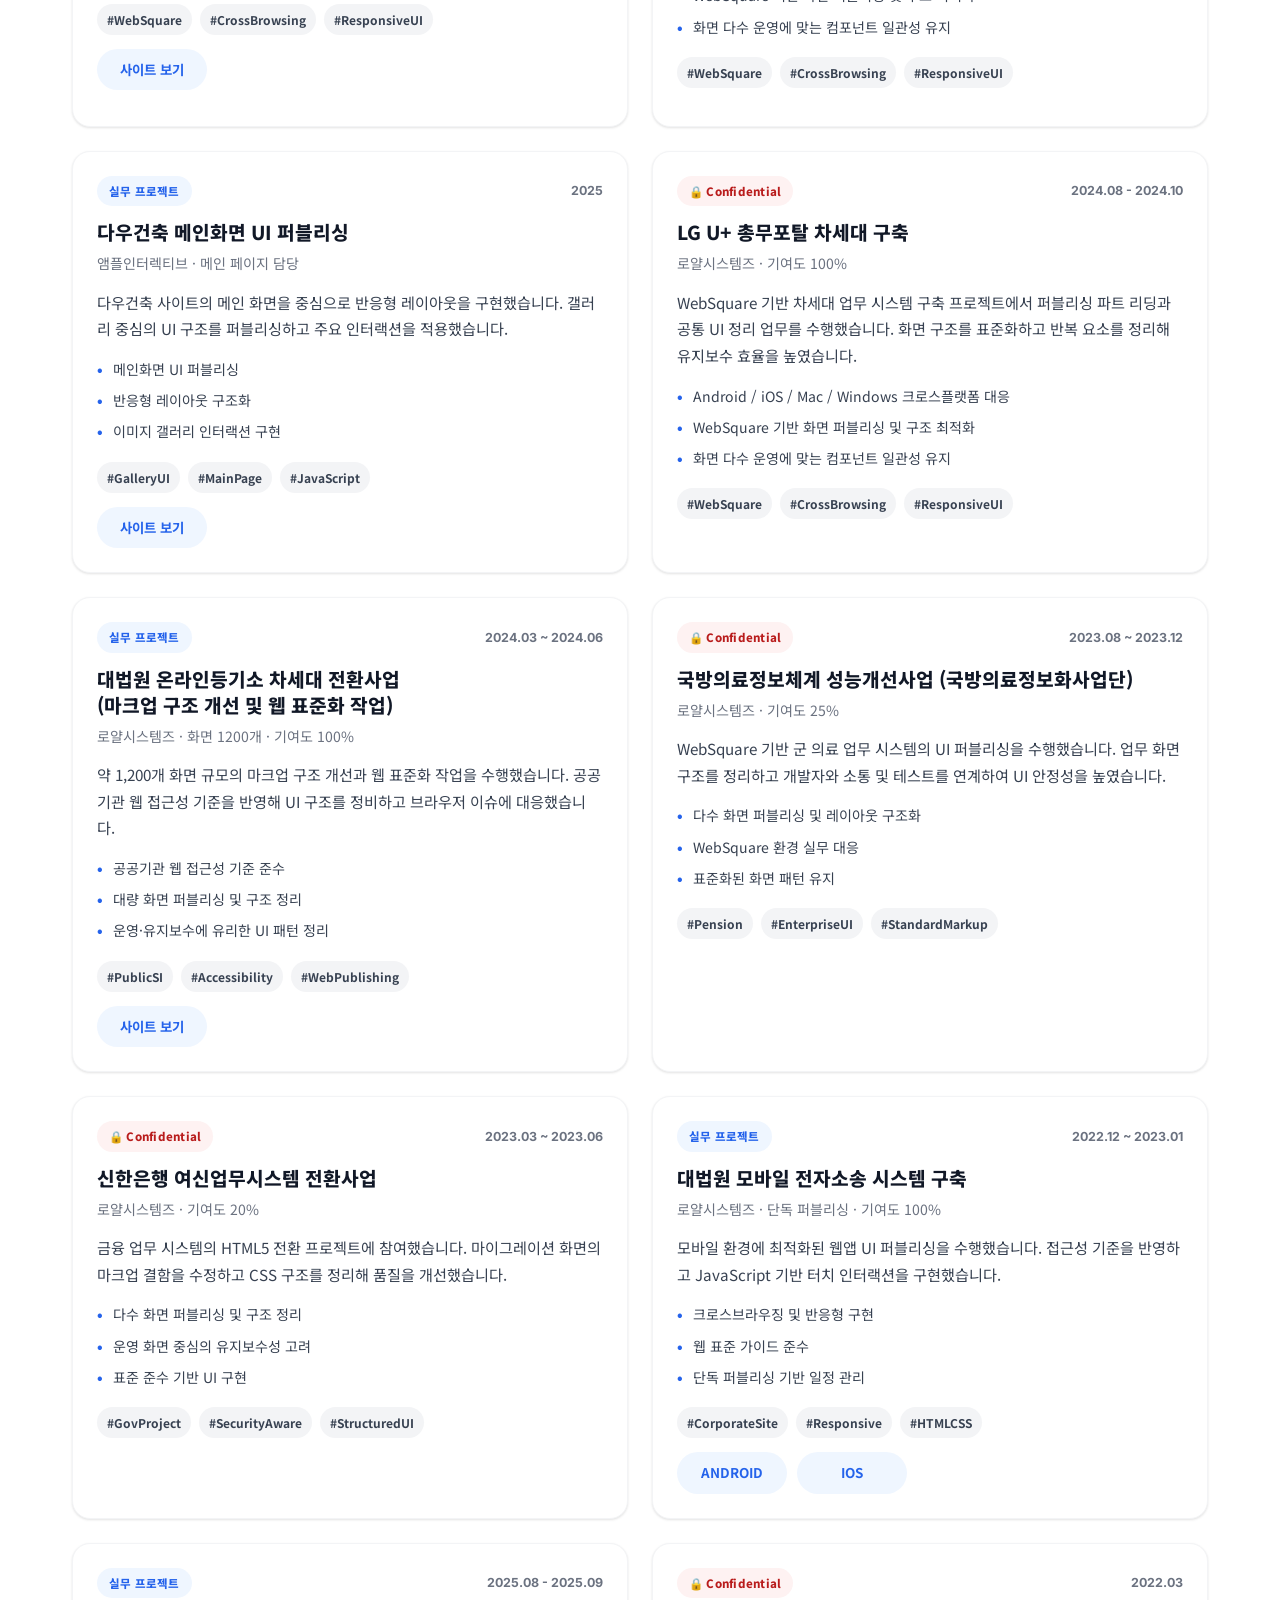
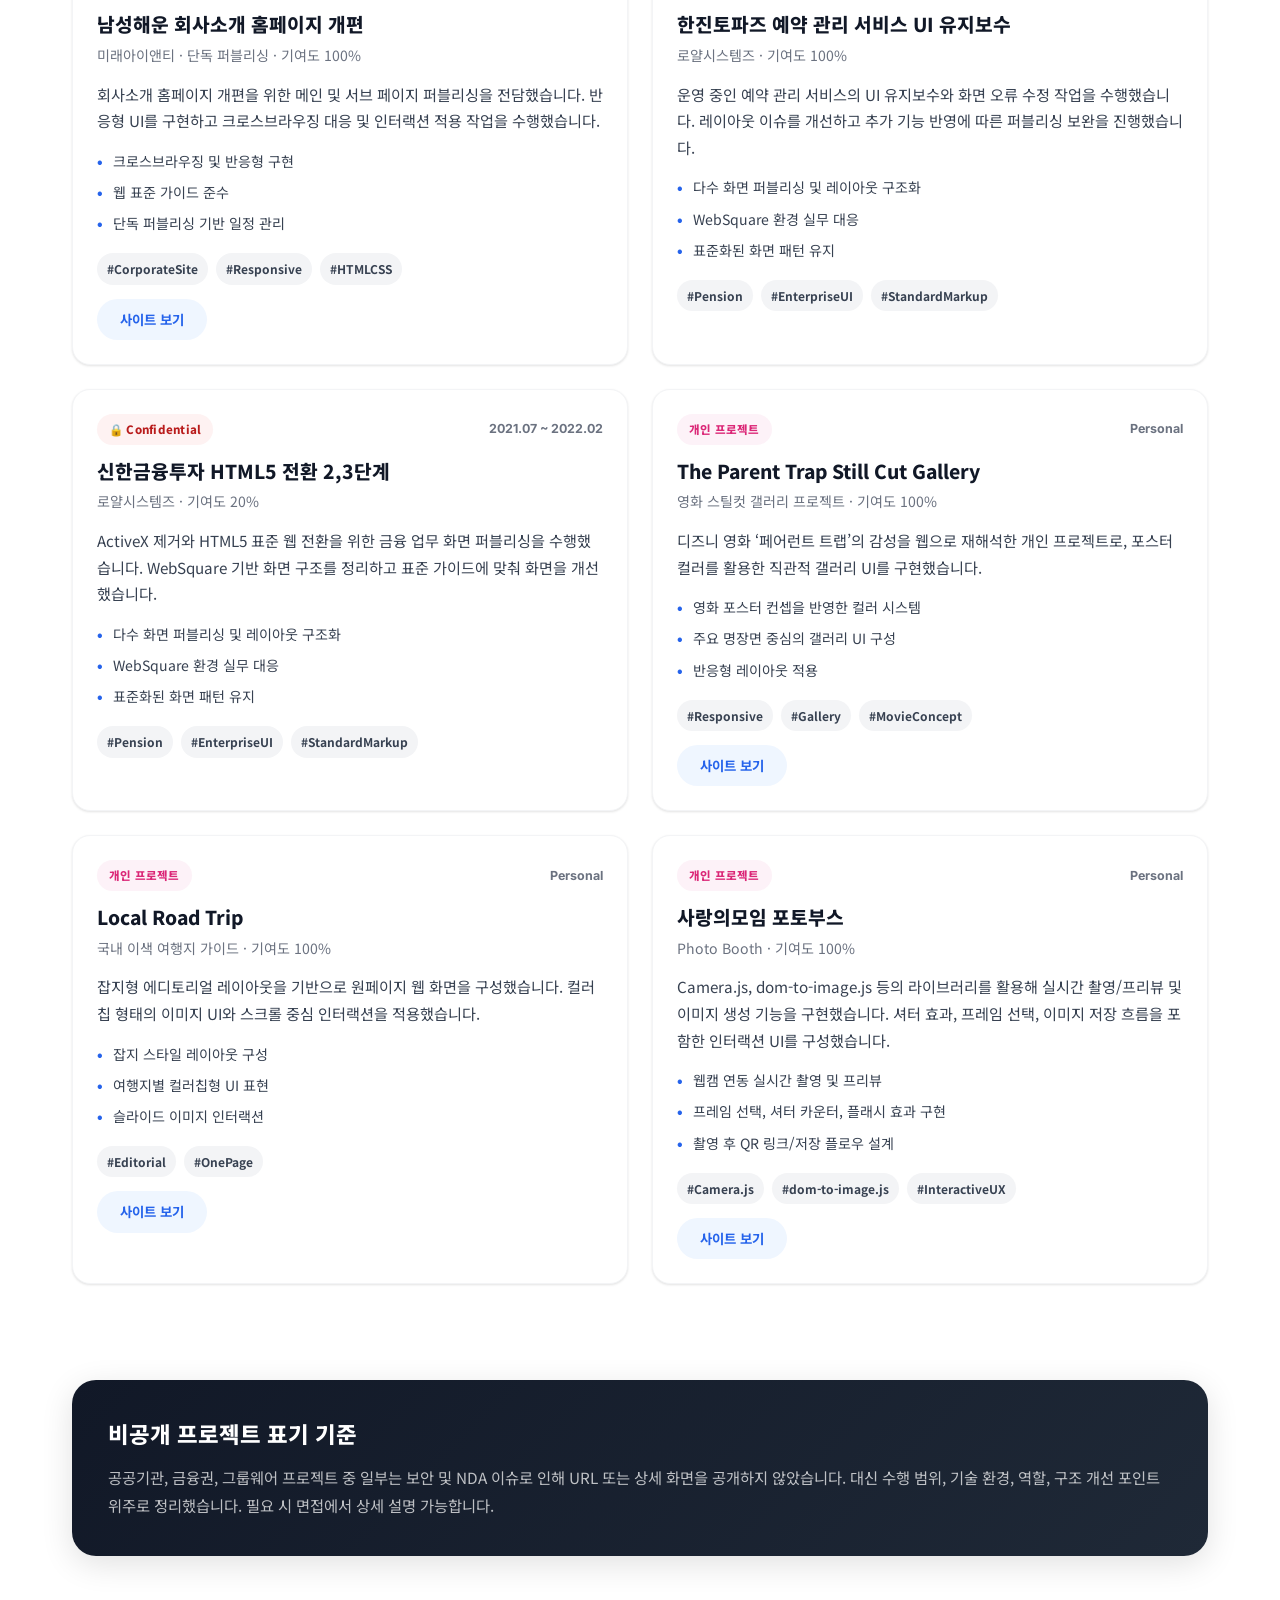
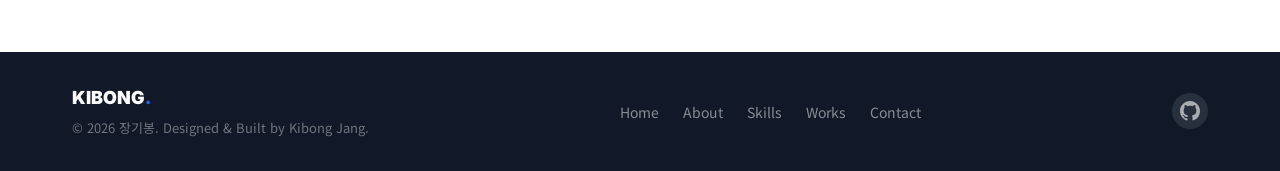
==== commit 539f5567: "신한금융투자 날짜 수정" ====
--- a/works.html
+++ b/works.html
@@ -596,7 +596,7 @@
                                 <span class="project-badge project-badge--confidential"
                                     >🔒 Confidential</span
                                 >
-                                <span class="project-period">2021.06 ~ 2022.02 </span>
+                                <span class="project-period">2021.07 ~ 2022.02 </span>
                             </div>
                             <h3 class="project-card__title" id="project-13-title">
                                 신한금융투자 HTML5 전환 2,3단계
